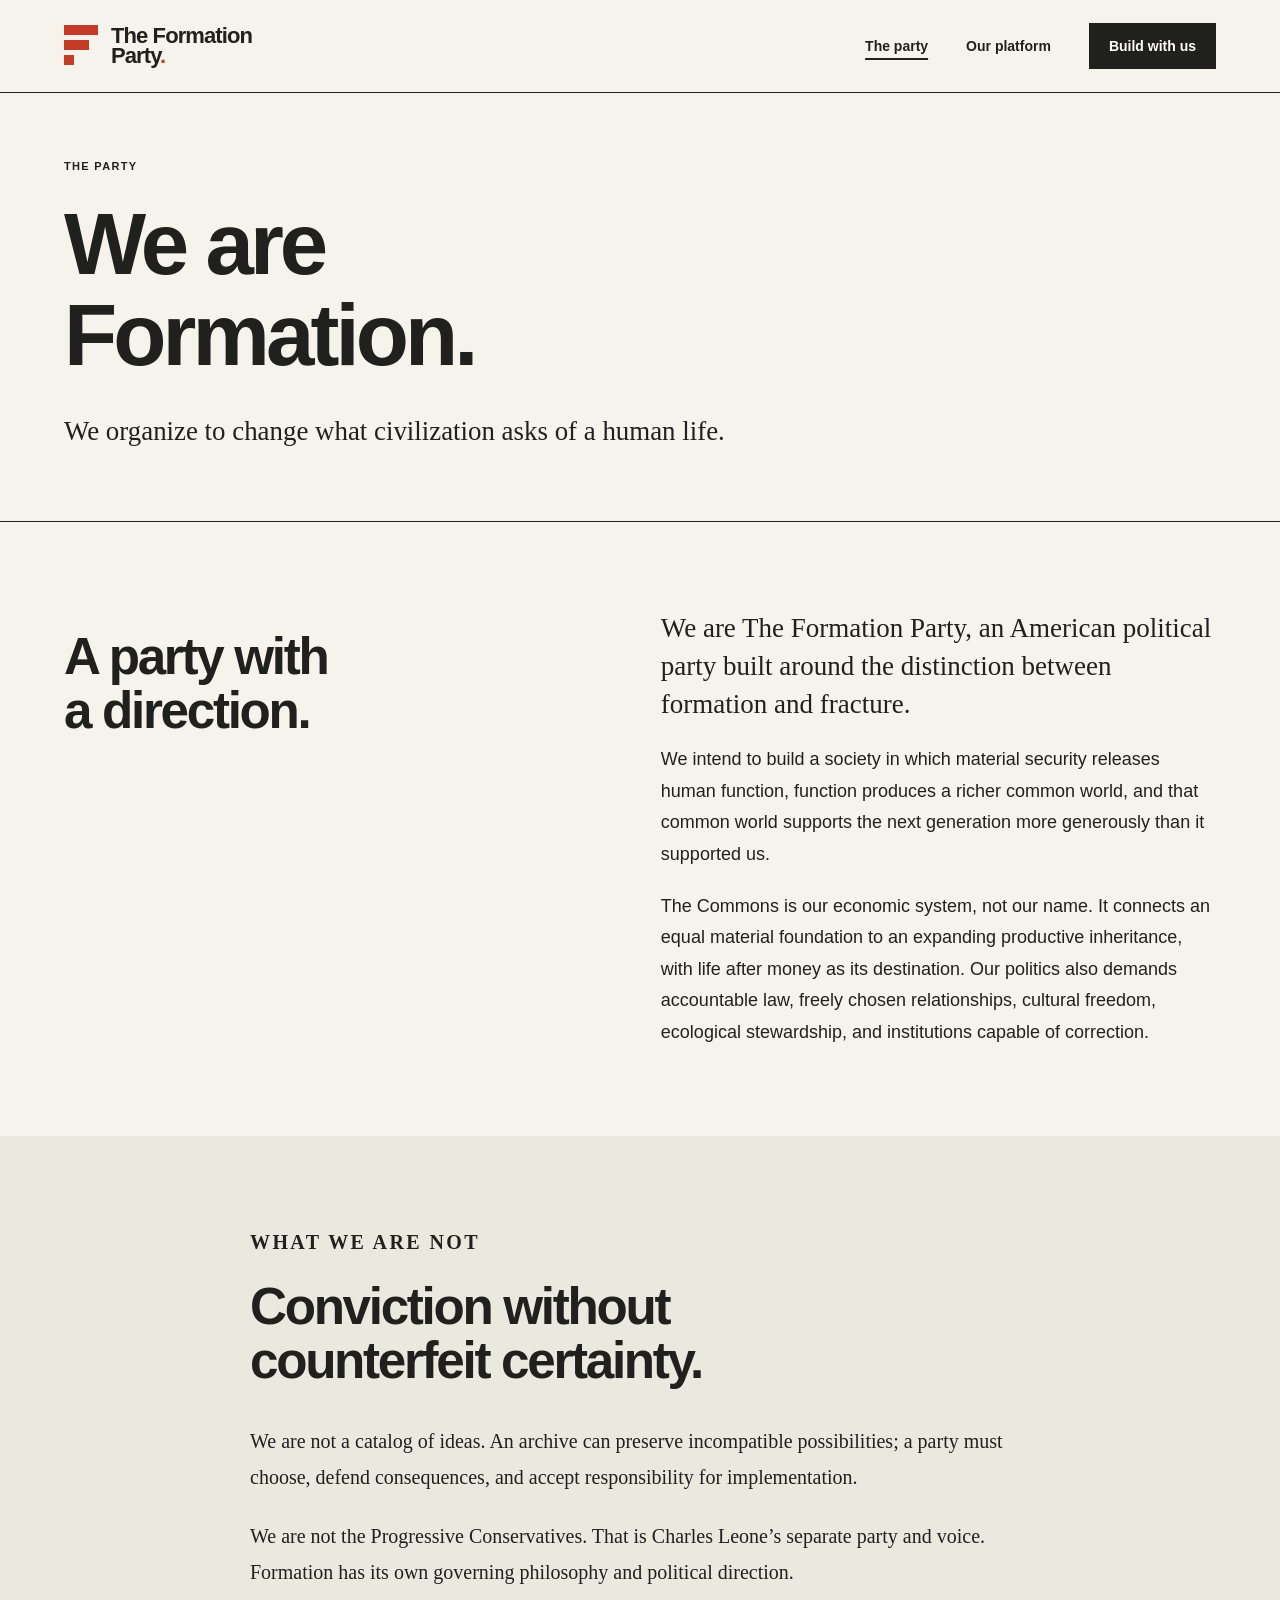
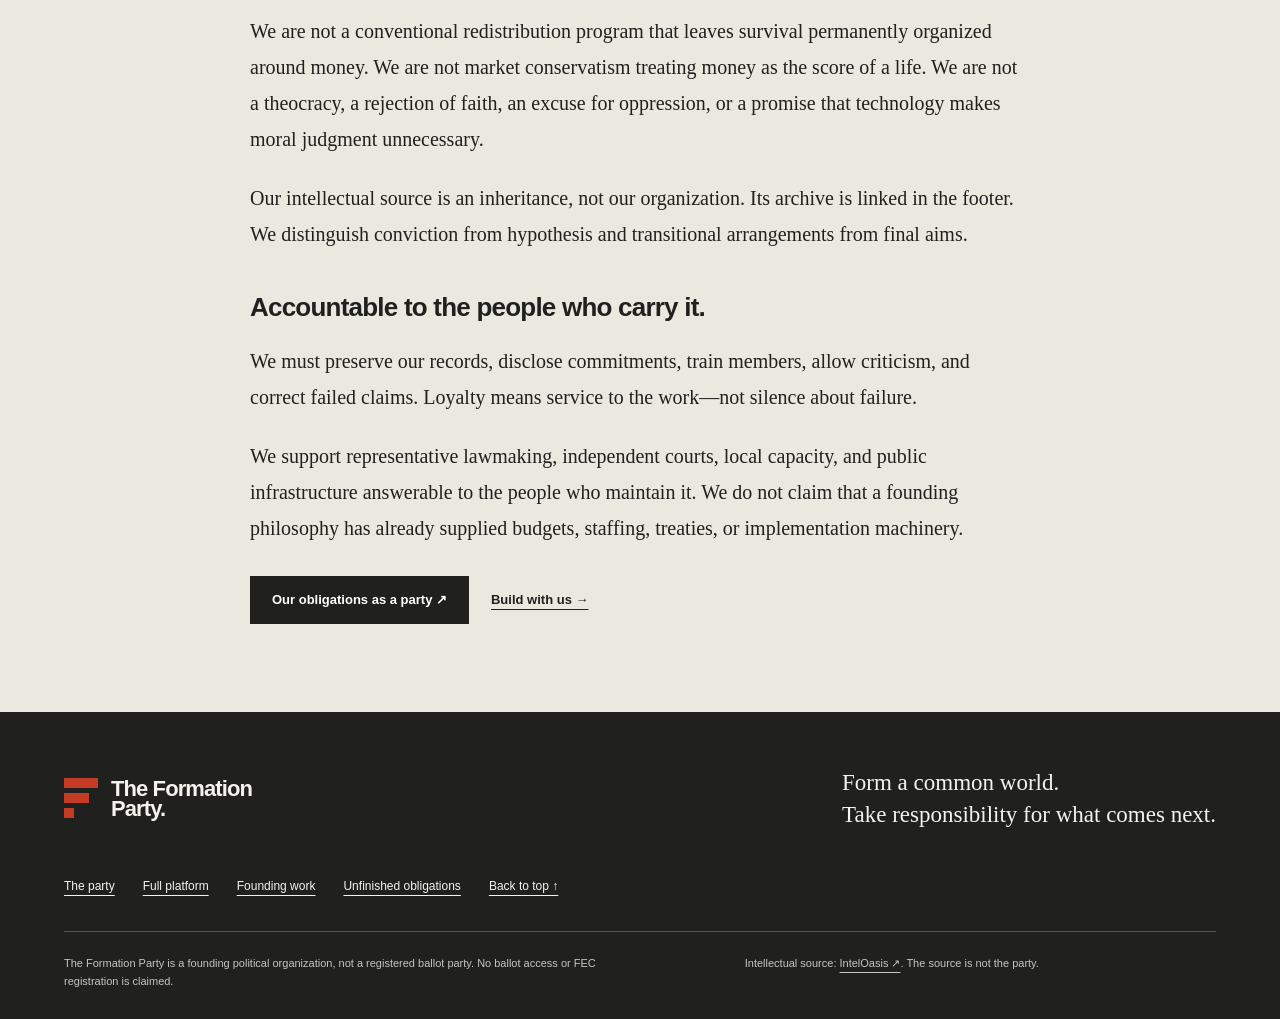
==== about.html @ dec93177 "Initial Formation Party site" ====
<!doctype html>
<html lang="en"><head><meta charset="utf-8"><meta name="viewport" content="width=device-width, initial-scale=1"><title>Who we are | The Formation Party</title><meta name="description" content="We organize to change what civilization asks of a human life."><meta name="theme-color" content="#c43c25"><link rel="icon" href="favicon.svg" type="image/svg+xml"><link rel="stylesheet" href="styles.css"><script src="site.js" defer></script><meta property="og:type" content="website"><meta property="og:title" content="Who we are | The Formation Party"><meta property="og:description" content="We organize to change what civilization asks of a human life."></head>
<body><a class="skip-link" href="#main">Skip to content</a><header class="site-header"><div class="header-inner"><a class="brand" href="index.html" aria-label="The Formation Party — home"><span class="brand-mark" aria-hidden="true"><i></i><i></i><i></i></span><span>The Formation<br>Party<span class="brand-period">.</span></span></a><button class="menu-toggle" type="button" aria-expanded="false" aria-controls="main-nav" hidden>Menu <span aria-hidden="true">+</span></button><nav id="main-nav" aria-label="Main navigation"><a href="about.html" aria-current="page">The party</a><a href="philosophy.html">Our platform</a><a href="join.html">Build with us</a></nav></div></header><main id="main" tabindex="-1"><section class="page-hero"><p class="eyebrow">The party</p><h1>We are<br>Formation.</h1><p class="standfirst">We organize to change what civilization asks of a human life.</p></section><section class="section split"><h2>A party with<br>a direction.</h2><div class="section-copy"><p class="lead">We are The Formation Party, an American political party built around the distinction between formation and fracture.</p><p>We intend to build a society in which material security releases human function, function produces a richer common world, and that common world supports the next generation more generously than it supported us.</p><p>The Commons is our economic system, not our name. It connects an equal material foundation to an expanding productive inheritance, with life after money as its destination. Our politics also demands accountable law, freely chosen relationships, cultural freedom, ecological stewardship, and institutions capable of correction.</p></div></section><section class="section paper"><div class="reading"><p class="eyebrow">What we are not</p><h2>Conviction without<br>counterfeit certainty.</h2><p>We are not a catalog of ideas. An archive can preserve incompatible possibilities; a party must choose, defend consequences, and accept responsibility for implementation.</p><p>We are not the Progressive Conservatives. That is Charles Leone’s separate party and voice. Formation has its own governing philosophy and political direction.</p><p>We are not a conventional redistribution program that leaves survival permanently organized around money. We are not market conservatism treating money as the score of a life. We are not a theocracy, a rejection of faith, an excuse for oppression, or a promise that technology makes moral judgment unnecessary.</p><p>Our intellectual source is an inheritance, not our organization. Its archive is linked in the footer. We distinguish conviction from hypothesis and transitional arrangements from final aims.</p><h3>Accountable to the people who carry it.</h3><p>We must preserve our records, disclose commitments, train members, allow criticism, and correct failed claims. Loyalty means service to the work—not silence about failure.</p><p>We support representative lawmaking, independent courts, local capacity, and public infrastructure answerable to the people who maintain it. We do not claim that a founding philosophy has already supplied budgets, staffing, treaties, or implementation machinery.</p><div class="actions"><a class="button button-dark" href="common-life.html#chapter-25">Our obligations as a party ↗</a><a class="text-link" href="join.html">Build with us →</a></div></div></section></main>
<footer class="site-footer"><div class="footer-top"><a class="brand" href="index.html"><span class="brand-mark" aria-hidden="true"><i></i><i></i><i></i></span><span>The Formation<br>Party.</span></a><p>Form a common world.<br>Take responsibility for what comes next.</p></div><div class="footer-links"><a href="about.html">The party</a><a href="philosophy.html">Full platform</a><a href="join.html">Founding work</a><a href="common-life.html#unfinished-obligations">Unfinished obligations</a><a href="#main">Back to top ↑</a></div><div class="footer-bottom"><p>The Formation Party is a founding political organization, not a registered ballot party. No ballot access or FEC registration is claimed.</p><p>Intellectual source: <a href="https://inteloasis.com/" rel="noopener">IntelOasis ↗</a>. The source is not the party.</p></div></footer></body></html>
---- styles.css ----
:root{--ink:#20211f;--paper:#f6f3ec;--white:#fffefa;--accent:#c43c25;--line:#cfcfc4;--muted:#595b54;--pale:#e9e9df;--sans:Arial,Helvetica,sans-serif;--serif:Georgia,'Times New Roman',serif}*{box-sizing:border-box}html{scroll-behavior:smooth;scroll-padding-top:30px}body{margin:0;background:var(--paper);color:var(--ink);font-family:var(--sans);font-size:16px;line-height:1.6}a{color:inherit;text-decoration-thickness:1px;text-underline-offset:5px}a:hover{color:var(--accent)}a:focus-visible,button:focus-visible{outline:3px solid var(--accent);outline-offset:5px}button{font:inherit}h1,h2,h3,p{margin:0}h1,h2,h3{line-height:1.05;letter-spacing:-.045em;text-wrap:balance}h1{font-size:clamp(48px,6.8vw,104px);font-weight:800}h2{font-size:clamp(34px,4vw,60px)}h3{font-size:26px;letter-spacing:-.03em}p+p{margin-top:1.15em}p{text-wrap:pretty}img,svg{max-width:100%}.skip-link{position:absolute;left:16px;top:-100px;background:var(--ink);color:white;padding:12px 20px;z-index:100}.skip-link:focus{top:12px}.site-header{background:var(--paper);border-bottom:1px solid var(--ink)}.header-inner{max-width:1440px;padding:23px 5%;margin:auto;display:flex;align-items:center;justify-content:space-between;gap:24px}.brand{display:inline-flex;align-items:center;gap:13px;text-decoration:none;font-size:22px;font-weight:800;line-height:.94;letter-spacing:-.9px;flex-shrink:0}.brand-period{color:var(--accent)}.brand-mark{width:34px;height:42px;display:flex;flex-direction:column;gap:5px;flex-shrink:0}.brand-mark i{display:block;background:var(--accent);height:10px;width:34px}.brand-mark i:nth-child(2){width:25px}.brand-mark i:nth-child(3){width:10px}#main-nav{display:flex;align-items:center;gap:38px}#main-nav a{font-size:14px;font-weight:bold;text-decoration:none;padding:10px 0}#main-nav a:last-child{background:var(--ink);color:var(--white);padding:12px 20px}#main-nav a[aria-current=page]{text-decoration:underline;text-decoration-thickness:2px;text-underline-offset:7px}.menu-toggle{border:0;background:none;font-weight:700;padding:10px 0}.menu-toggle[hidden]{display:none}.menu-toggle:not([hidden]){display:none}.hero{display:grid;grid-template-columns:1.12fr 1fr;max-width:1440px;margin:auto;min-height:665px;border-bottom:1px solid var(--ink)}.hero-copy{padding:50px 7.2% 56px 8.9%}.eyebrow{font-size:11px;font-weight:700;letter-spacing:.12em;text-transform:uppercase;line-height:1.6}.hero h1{margin-top:28px;font-size:clamp(64px,7.5vw,112px);line-height:.93;letter-spacing:-.065em}.hero h1 em{font-family:var(--serif);font-weight:normal;letter-spacing:-.06em}.hero-deck{font-size:18px;line-height:1.55;max-width:510px;margin-top:27px}.actions{display:flex;align-items:center;flex-wrap:wrap;gap:22px;margin-top:30px}.button{display:inline-flex;gap:24px;justify-content:space-between;align-items:center;min-height:48px;padding:15px 22px;text-decoration:none;font-size:13px;font-weight:700;line-height:1.4}.button-dark{background:var(--ink);color:var(--white)}.button-dark:hover{background:var(--accent);color:var(--white)}.button-light{background:var(--paper);color:var(--ink)}.button-light:hover{background:white;color:var(--accent)}.text-link{font-size:13px;font-weight:bold}.hero-art{background:var(--accent);padding:64px 10% 34px;display:flex;flex-direction:column;justify-content:center;position:relative;overflow:hidden;color:var(--paper);border-left:1px solid var(--ink)}.art-grid{display:grid;grid-template-columns:repeat(3,1fr);gap:13px;transform:rotate(-9deg);width:100%;max-width:430px;margin:25px auto 45px;aspect-ratio:1}.art-grid span{border:2px solid var(--paper)}.art-grid span:nth-child(1),.art-grid span:nth-child(2),.art-grid span:nth-child(3),.art-grid span:nth-child(4),.art-grid span:nth-child(7){background:var(--paper)}.art-grid span:nth-child(5){border-style:dashed;opacity:.7}.art-grid span:nth-child(6){transform:translate(24px,8px) rotate(13deg);opacity:.55}.art-grid span:nth-child(8){transform:translate(9px,16px) rotate(-12deg);opacity:.7}.art-grid span:nth-child(9){transform:translate(35px,35px) rotate(18deg);opacity:.35}.hero-art>p{font-family:var(--serif);font-size:34px;line-height:1.15;max-width:290px;position:relative}.art-label{font-size:10px;text-transform:uppercase;letter-spacing:.13em;margin-top:15px}.principle-strip{background:var(--ink);color:var(--paper);display:flex;justify-content:space-between;padding:22px max(5%,calc((100vw - 1296px)/2));gap:20px;font-size:13px;font-weight:bold;letter-spacing:.01em}.principle-strip span:before{content:'+';color:#ec8068;padding-right:18px}.section{max-width:1440px;margin:auto;padding:88px 5%}.split{display:grid;grid-template-columns:1fr 1.1fr;gap:8%}.split h2{margin-top:20px}.section-copy{max-width:650px}.section-copy p{font-size:18px;line-height:1.75}.section-copy .lead,.lead{font-family:var(--serif);font-size:27px;line-height:1.4}.section-copy .text-link{display:inline-block;margin-top:24px}.commitments{border-top:1px solid var(--line)}.section-heading{margin-bottom:40px}.section-heading h2{margin-top:18px}.three-columns{display:grid;grid-template-columns:repeat(3,minmax(0,1fr));gap:42px}.three-columns article{border-top:2px solid var(--ink);padding-top:22px}.number{font-size:12px;color:var(--accent);font-weight:bold;letter-spacing:.07em}.three-columns h3{margin:28px 0 20px;max-width:320px;font-size:30px}.three-columns p{font-size:16px;line-height:1.8}.three-columns a{font-size:13px;font-weight:700;display:inline-block;margin-top:22px}.statement-band{padding:72px max(5%,calc((100vw - 1296px)/2));background:var(--ink);color:var(--paper)}.statement-band .eyebrow{color:#ed8971}.statement-band h2{margin-top:24px;max-width:900px}.statement-band>p:not(.eyebrow){max-width:670px;margin-top:25px;font-size:19px}.statement-band .button{margin-top:30px}.heading-row{display:flex;justify-content:space-between;align-items:flex-end;gap:40px}.heading-row>p{max-width:360px;font-size:18px}.part-grid{display:grid;grid-template-columns:repeat(3,minmax(0,1fr));border-top:1px solid var(--ink);border-left:1px solid var(--line)}.part-card{display:flex;flex-direction:column;text-decoration:none;padding:28px 28px 24px;border-bottom:1px solid var(--line);border-right:1px solid var(--line);min-height:330px;transition:background .15s}.part-card:hover{background:var(--pale);color:var(--ink)}.part-card .eyebrow{display:flex;justify-content:space-between;color:var(--accent)}.part-card h3{font-size:30px;margin:24px 0 18px}.part-card p{font-size:15px;line-height:1.65}.card-meta{display:block;font-size:11px;font-weight:bold;letter-spacing:.05em;margin-top:auto;padding-top:30px;color:var(--muted)}.founding-call{background:var(--accent);color:var(--paper);padding:75px 5%;text-align:center}.founding-call h2{margin:22px auto;max-width:800px}.founding-call>p:not(.eyebrow){max-width:550px;margin:0 auto 28px;font-size:19px}.founding-call .button-dark:hover{background:var(--paper);color:var(--ink)}.site-footer{background:var(--ink);color:var(--paper);padding:55px max(5%,calc((100vw - 1296px)/2)) 28px}.site-footer a:hover{color:#f29781}.footer-top{display:flex;justify-content:space-between;gap:28px}.footer-top>p{font-family:var(--serif);font-size:23px;line-height:1.4}.footer-links{margin-top:45px;display:flex;flex-wrap:wrap;gap:28px;font-size:12px}.footer-bottom{border-top:1px solid #55564f;margin-top:35px;padding-top:22px;display:grid;grid-template-columns:1.2fr 1fr;gap:10%;font-size:11px;line-height:1.7;color:#c5c6bd}.footer-bottom p+p{margin:0}.page-hero,.part-hero{max-width:1440px;margin:auto;padding:65px 5% 70px;border-bottom:1px solid var(--ink)}.page-hero h1{margin:22px 0 30px;max-width:1050px}.standfirst{max-width:800px;font-size:clamp(20px,2.1vw,27px);line-height:1.5;font-family:var(--serif)}.paper{background:var(--pale)}.reading{max-width:780px;margin:auto}.reading>h2{margin:20px 0 35px}.reading>p{font-family:var(--serif);font-size:20px;line-height:1.8}.reading>h3{margin:40px 0 20px;line-height:1.2}.note{padding:28px;border-left:4px solid var(--accent);background:var(--paper);margin:35px 0}.note h3{font-size:24px;line-height:1.2;margin-bottom:15px}.note p{font-size:16px;line-height:1.7}.note a{display:inline-block;font-size:14px;margin-top:18px}.breadcrumb{font-size:12px;font-weight:bold;display:inline-block;margin-bottom:40px}.part-hero{background:var(--pale)}.part-hero .eyebrow{color:var(--accent)}.part-hero h1{font-size:clamp(42px,5.6vw,82px);max-width:1050px;margin:20px 0 28px}.chapter-layout{max-width:1440px;margin:auto;display:grid;grid-template-columns:270px minmax(0,780px);gap:7%;padding:60px 5% 80px;justify-content:space-between}.chapter-nav{align-self:start;position:sticky;top:30px}.chapter-nav nav{margin-top:18px;border-top:1px solid var(--line)}.chapter-nav nav a{display:flex;gap:13px;padding:13px 0;border-bottom:1px solid var(--line);font-size:13px;line-height:1.5;text-decoration:none}.chapter-nav nav a span{color:var(--accent);font-size:11px;padding-top:2px}.all-parts{font-size:12px;display:inline-block;margin-top:25px}.chapter{padding-top:20px;scroll-margin-top:30px}.chapter+.chapter{margin-top:70px;padding-top:45px;border-top:2px solid var(--ink)}.chapter>h2{font-size:clamp(30px,3.3vw,46px);line-height:1.12;margin:16px 0 35px}.chapter>p:not(.eyebrow){font-family:var(--serif);font-size:20px;line-height:1.85;margin-top:1.3em}.chapter>h3{font-size:30px;line-height:1.2;padding-top:20px;margin:35px 0 20px;scroll-margin-top:30px}.chapter-top{display:inline-block;font-size:11px;margin-top:35px;color:var(--muted)}.part-pagination{display:flex;justify-content:space-between;gap:30px;max-width:1440px;margin:auto;padding:35px 5%;border-top:1px solid var(--ink);font-size:13px;font-weight:700}.part-pagination a{max-width:48%}.join-hero{background:var(--accent);color:var(--paper)}.join-hero h1{font-size:clamp(44px,6.1vw,88px)}
@media(min-width:1441px){.hero-art{border-right:1px solid var(--ink)}.hero-copy{border-left:1px solid var(--line)}}
@media(max-width:1000px){.hero{min-height:600px;grid-template-columns:1.2fr 1fr}.hero-copy{padding:45px 7%}.hero h1{font-size:78px}.hero-deck{font-size:16px}.hero-art{padding:45px 9%}.art-grid{gap:8px}.hero-art>p{font-size:28px}.part-grid{grid-template-columns:repeat(2,minmax(0,1fr))}.chapter-layout{grid-template-columns:200px minmax(0,1fr);gap:6%}.chapter>p:not(.eyebrow){font-size:19px}.three-columns{gap:25px}.three-columns h3{font-size:25px}.section{padding-top:65px;padding-bottom:65px}}
@media(max-width:760px){.header-inner{padding:20px 6%;flex-wrap:wrap}.brand{font-size:20px}.brand-mark{transform:scale(.9);transform-origin:left center;width:31px}.menu-toggle:not([hidden]){display:block}.menu-toggle span{margin-left:10px;color:var(--accent)}#main-nav{width:100%;flex-direction:column;align-items:stretch;gap:0}#main-nav a{padding:15px 0;border-top:1px solid var(--line)}#main-nav a:last-child{padding:14px 18px;margin-top:8px}.js #main-nav{display:none}.js #main-nav.is-open{display:flex}.hero{grid-template-columns:1fr}.hero-copy{padding:36px 6% 45px}.hero h1{font-size:clamp(64px,13vw,94px);margin-top:25px}.hero-deck{font-size:18px;max-width:560px}.hero-art{min-height:330px;padding:30px 6%;border-left:0;border-top:1px solid var(--ink);display:grid;grid-template-columns:1fr 1fr;align-items:center;gap:15px}.art-grid{max-width:230px;grid-row:1/3;margin:20px 15px 20px 0;width:88%;gap:7px}.hero-art>p{font-size:31px;align-self:end;margin:0 0 10px}.art-label{align-self:start;margin:0}.principle-strip{padding:20px 6%;gap:10px;font-size:11px}.principle-strip span:before{padding-right:8px}.section{padding:55px 6%}.split{grid-template-columns:1fr;gap:30px}.split h2{margin-top:15px}.section-copy p{font-size:17px}.section-copy .lead{font-size:25px}.three-columns{grid-template-columns:1fr;gap:35px}.three-columns h3{margin:15px 0;max-width:480px;font-size:29px}.three-columns p{max-width:600px}.three-columns a{margin-top:15px}.statement-band{padding:55px 6%}.statement-band h2{font-size:39px}.statement-band>p:not(.eyebrow){font-size:17px}.heading-row{align-items:start;flex-direction:column;gap:25px}.heading-row>p{max-width:530px}.part-card{padding:24px 20px;min-height:320px}.part-card h3{font-size:27px}.founding-call{padding:55px 6%}.site-footer{padding:45px 6% 25px}.footer-top{flex-direction:column;gap:30px}.footer-links{gap:20px}.footer-bottom{grid-template-columns:1fr;gap:18px}.page-hero,.part-hero{padding:42px 6% 45px}.page-hero h1{font-size:clamp(48px,9vw,68px)}.part-hero h1{font-size:clamp(40px,8vw,60px)}.chapter-layout{display:block;padding:35px 6% 55px}.chapter-nav{position:static;border-bottom:1px solid var(--ink);padding-bottom:30px;margin-bottom:35px}.chapter-nav nav{display:grid;grid-template-columns:1fr 1fr;column-gap:24px}.chapter-nav nav a{font-size:12px}.chapter{padding-top:10px}.chapter>p:not(.eyebrow){font-size:19px;line-height:1.8}.chapter>h2{font-size:35px;margin-bottom:28px}.chapter+.chapter{margin-top:55px;padding-top:35px}.part-pagination{padding:28px 6%;font-size:12px}.reading>p{font-size:19px}.join-hero h1{font-size:clamp(43px,8vw,65px)}}
@media(max-width:420px){.hero-copy>.eyebrow{max-width:245px;font-size:10px}.hero h1{font-size:66px}.hero-deck{font-size:17px}.actions{gap:20px}.hero-art{min-height:270px}.hero-art>p{font-size:27px}.art-label{font-size:9px;letter-spacing:.07em}.art-grid{gap:5px}.art-grid span{border-width:1px}.principle-strip{flex-direction:column;gap:5px;font-size:12px}.part-grid{grid-template-columns:1fr}.part-card{min-height:275px;padding:25px}.part-card h3{font-size:29px}.section h2{font-size:36px}.chapter-nav nav{grid-template-columns:1fr}.chapter>h2{font-size:32px}.chapter>p:not(.eyebrow){font-size:18px}.chapter>h3{font-size:27px}.part-pagination{flex-direction:column;gap:20px}.part-pagination a{max-width:100%}.note{padding:22px}.founding-call h2{font-size:35px}.footer-top>p{font-size:22px}.reading>p{font-size:18px}}
@media(prefers-reduced-motion:reduce){html{scroll-behavior:auto}*{transition:none!important}}
@media print{body{background:white;color:black}.site-header,.site-footer,.chapter-nav,.part-pagination,.chapter-top,.menu-toggle{display:none!important}.chapter-layout{display:block;padding:0}.part-hero{padding:20px 0;background:white}.chapter{break-before:page}.chapter p{orphans:3;widows:3}a{color:black}.hero-art{display:none}.hero{display:block}}
/* Stable artwork, bounded reading columns, and progressively enhanced navigation. */
.brand>span:last-child{white-space:nowrap}#main-nav a,.button{white-space:nowrap}
.art-grid{height:430px;grid-template-rows:repeat(3,minmax(0,1fr))}
.chapter-layout{display:flex;gap:6%;justify-content:flex-start}.chapter-nav{flex:0 0 240px;width:240px}.chapters{flex:1 1 0;min-width:0;max-width:780px;margin-left:auto}
#main-nav{gap:0}#main-nav a+a{margin-left:38px}
@media(max-width:1000px){.art-grid{height:270px}.chapter-nav{flex-basis:190px;width:190px}#main-nav a+a{margin-left:24px}}
@media(max-width:760px){.art-grid{height:220px}.chapter-layout{display:block}.chapter-nav{width:auto}.chapters{margin-left:0;max-width:none}.header-inner{display:block;position:relative}.menu-toggle{position:absolute;right:6%;top:20px;width:76px;min-width:0;min-height:44px;text-align:right}#main-nav{margin-top:20px;width:100%;min-width:0}#main-nav a+a{margin-left:0}}
@media(max-width:420px){.art-grid{height:155px}}
@media print{.chapter-layout{display:block}.chapters{max-width:none;margin:0}}
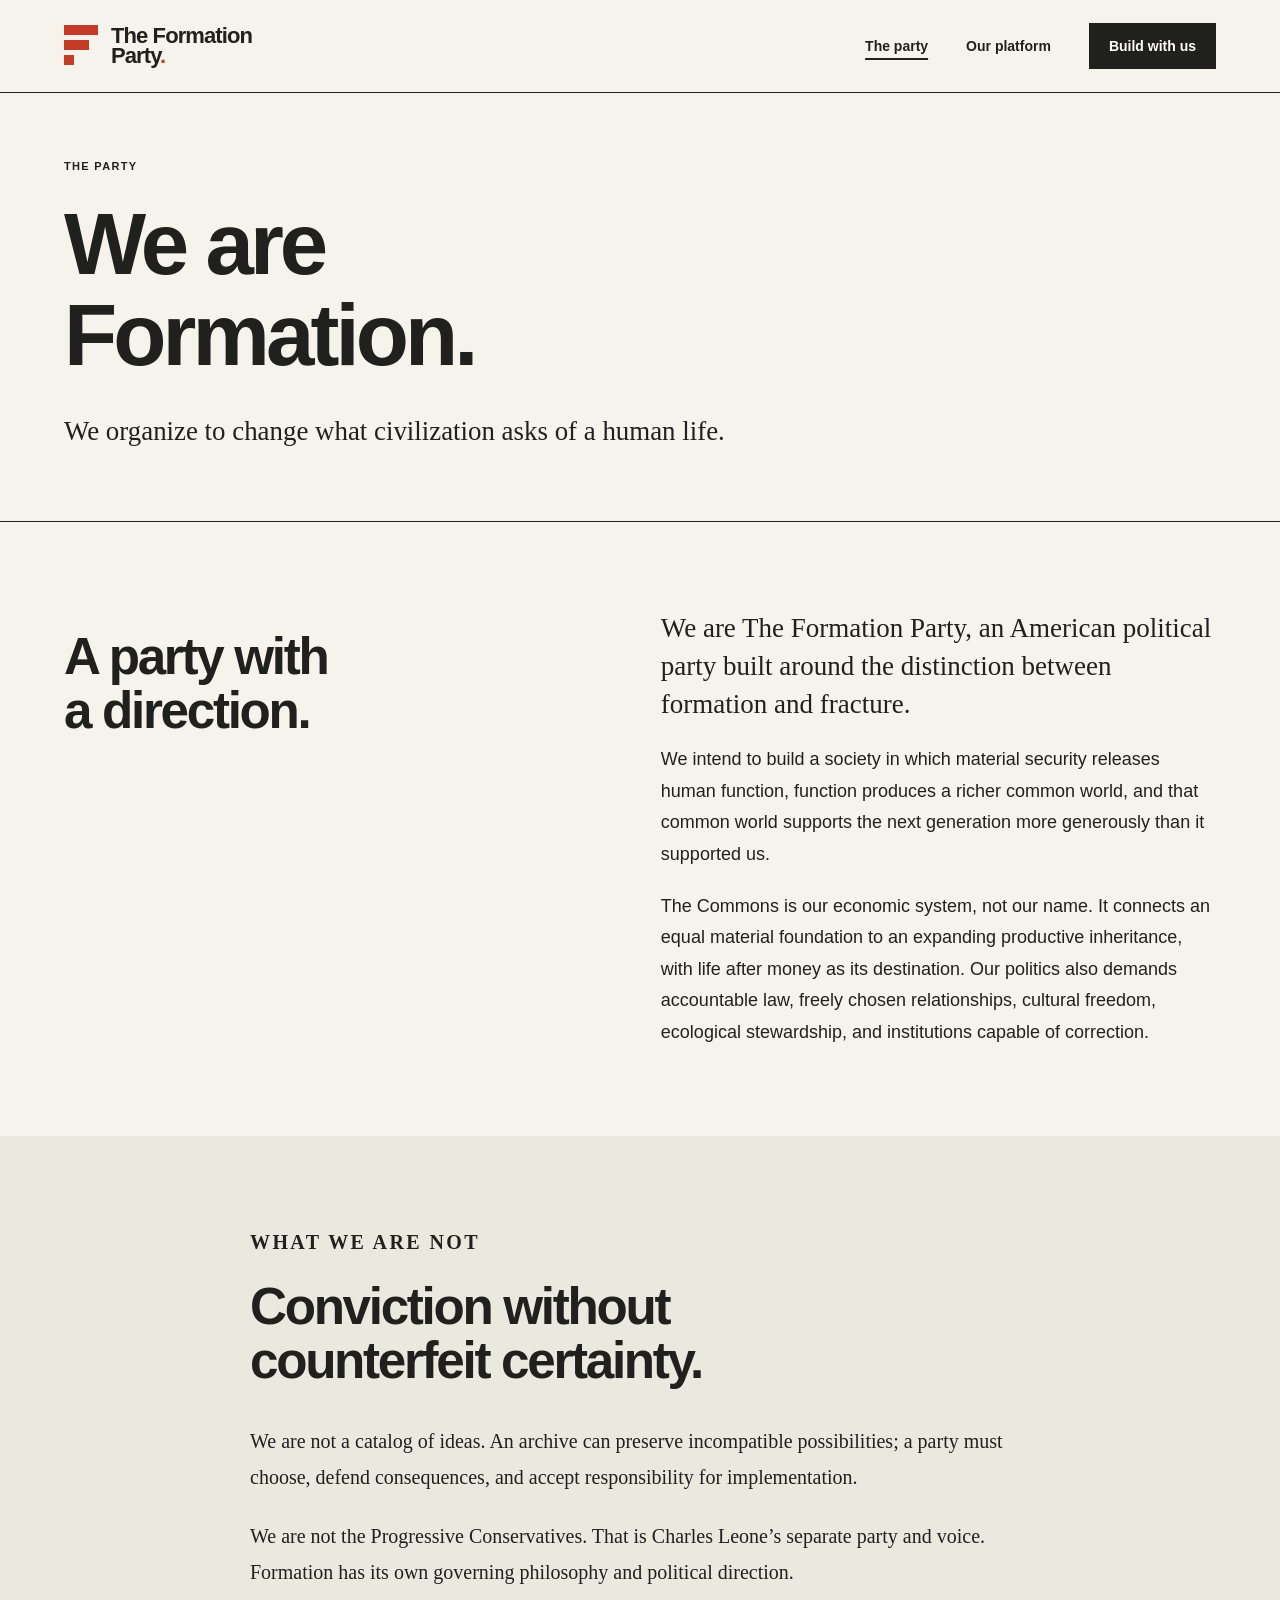
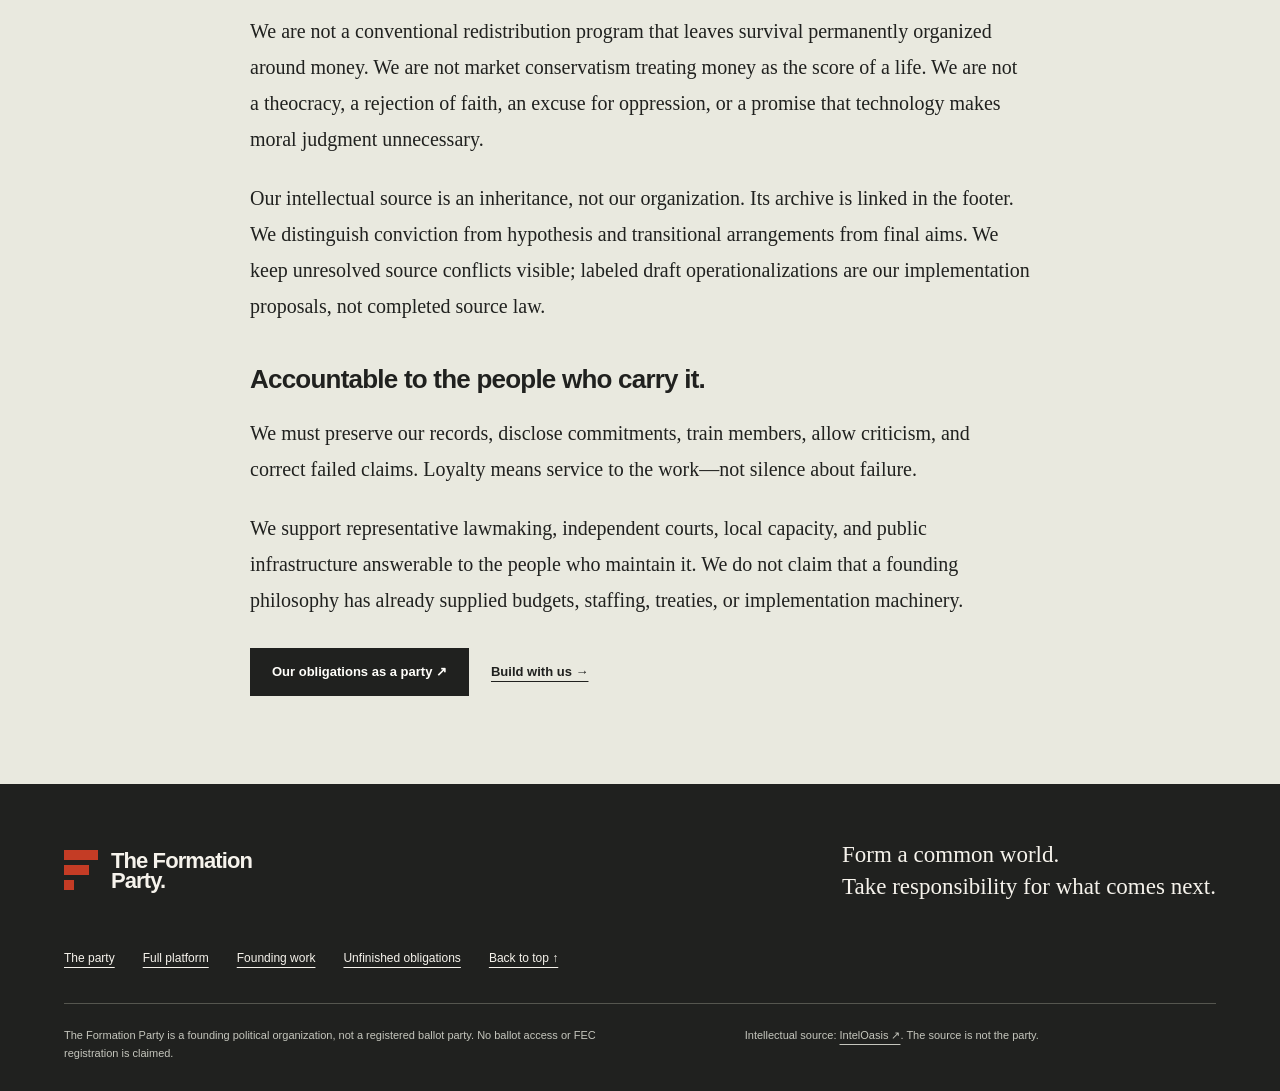
==== commit 1bff3068: "Fold civic and founding-law expansions into the platform Stewardship duties, household and covenant " ====
--- a/about.html
+++ b/about.html
@@ -1,4 +1,4 @@
 <!doctype html>
 <html lang="en"><head><meta charset="utf-8"><meta name="viewport" content="width=device-width, initial-scale=1"><title>Who we are | The Formation Party</title><meta name="description" content="We organize to change what civilization asks of a human life."><meta name="theme-color" content="#c43c25"><link rel="icon" href="favicon.svg" type="image/svg+xml"><link rel="stylesheet" href="styles.css"><script src="site.js" defer></script><meta property="og:type" content="website"><meta property="og:title" content="Who we are | The Formation Party"><meta property="og:description" content="We organize to change what civilization asks of a human life."></head>
-<body><a class="skip-link" href="#main">Skip to content</a><header class="site-header"><div class="header-inner"><a class="brand" href="index.html" aria-label="The Formation Party — home"><span class="brand-mark" aria-hidden="true"><i></i><i></i><i></i></span><span>The Formation<br>Party<span class="brand-period">.</span></span></a><button class="menu-toggle" type="button" aria-expanded="false" aria-controls="main-nav" hidden>Menu <span aria-hidden="true">+</span></button><nav id="main-nav" aria-label="Main navigation"><a href="about.html" aria-current="page">The party</a><a href="philosophy.html">Our platform</a><a href="join.html">Build with us</a></nav></div></header><main id="main" tabindex="-1"><section class="page-hero"><p class="eyebrow">The party</p><h1>We are<br>Formation.</h1><p class="standfirst">We organize to change what civilization asks of a human life.</p></section><section class="section split"><h2>A party with<br>a direction.</h2><div class="section-copy"><p class="lead">We are The Formation Party, an American political party built around the distinction between formation and fracture.</p><p>We intend to build a society in which material security releases human function, function produces a richer common world, and that common world supports the next generation more generously than it supported us.</p><p>The Commons is our economic system, not our name. It connects an equal material foundation to an expanding productive inheritance, with life after money as its destination. Our politics also demands accountable law, freely chosen relationships, cultural freedom, ecological stewardship, and institutions capable of correction.</p></div></section><section class="section paper"><div class="reading"><p class="eyebrow">What we are not</p><h2>Conviction without<br>counterfeit certainty.</h2><p>We are not a catalog of ideas. An archive can preserve incompatible possibilities; a party must choose, defend consequences, and accept responsibility for implementation.</p><p>We are not the Progressive Conservatives. That is Charles Leone’s separate party and voice. Formation has its own governing philosophy and political direction.</p><p>We are not a conventional redistribution program that leaves survival permanently organized around money. We are not market conservatism treating money as the score of a life. We are not a theocracy, a rejection of faith, an excuse for oppression, or a promise that technology makes moral judgment unnecessary.</p><p>Our intellectual source is an inheritance, not our organization. Its archive is linked in the footer. We distinguish conviction from hypothesis and transitional arrangements from final aims.</p><h3>Accountable to the people who carry it.</h3><p>We must preserve our records, disclose commitments, train members, allow criticism, and correct failed claims. Loyalty means service to the work—not silence about failure.</p><p>We support representative lawmaking, independent courts, local capacity, and public infrastructure answerable to the people who maintain it. We do not claim that a founding philosophy has already supplied budgets, staffing, treaties, or implementation machinery.</p><div class="actions"><a class="button button-dark" href="common-life.html#chapter-25">Our obligations as a party ↗</a><a class="text-link" href="join.html">Build with us →</a></div></div></section></main>
+<body><a class="skip-link" href="#main">Skip to content</a><header class="site-header"><div class="header-inner"><a class="brand" href="index.html" aria-label="The Formation Party — home"><span class="brand-mark" aria-hidden="true"><i></i><i></i><i></i></span><span>The Formation<br>Party<span class="brand-period">.</span></span></a><button class="menu-toggle" type="button" aria-expanded="false" aria-controls="main-nav" hidden>Menu <span aria-hidden="true">+</span></button><nav id="main-nav" aria-label="Main navigation"><a href="about.html" aria-current="page">The party</a><a href="philosophy.html">Our platform</a><a href="join.html">Build with us</a></nav></div></header><main id="main" tabindex="-1"><section class="page-hero"><p class="eyebrow">The party</p><h1>We are<br>Formation.</h1><p class="standfirst">We organize to change what civilization asks of a human life.</p></section><section class="section split"><h2>A party with<br>a direction.</h2><div class="section-copy"><p class="lead">We are The Formation Party, an American political party built around the distinction between formation and fracture.</p><p>We intend to build a society in which material security releases human function, function produces a richer common world, and that common world supports the next generation more generously than it supported us.</p><p>The Commons is our economic system, not our name. It connects an equal material foundation to an expanding productive inheritance, with life after money as its destination. Our politics also demands accountable law, freely chosen relationships, cultural freedom, ecological stewardship, and institutions capable of correction.</p></div></section><section class="section paper"><div class="reading"><p class="eyebrow">What we are not</p><h2>Conviction without<br>counterfeit certainty.</h2><p>We are not a catalog of ideas. An archive can preserve incompatible possibilities; a party must choose, defend consequences, and accept responsibility for implementation.</p><p>We are not the Progressive Conservatives. That is Charles Leone’s separate party and voice. Formation has its own governing philosophy and political direction.</p><p>We are not a conventional redistribution program that leaves survival permanently organized around money. We are not market conservatism treating money as the score of a life. We are not a theocracy, a rejection of faith, an excuse for oppression, or a promise that technology makes moral judgment unnecessary.</p><p>Our intellectual source is an inheritance, not our organization. Its archive is linked in the footer. We distinguish conviction from hypothesis and transitional arrangements from final aims. We keep unresolved source conflicts visible; labeled draft operationalizations are our implementation proposals, not completed source law.</p><h3>Accountable to the people who carry it.</h3><p>We must preserve our records, disclose commitments, train members, allow criticism, and correct failed claims. Loyalty means service to the work—not silence about failure.</p><p>We support representative lawmaking, independent courts, local capacity, and public infrastructure answerable to the people who maintain it. We do not claim that a founding philosophy has already supplied budgets, staffing, treaties, or implementation machinery.</p><div class="actions"><a class="button button-dark" href="common-life.html#chapter-25">Our obligations as a party ↗</a><a class="text-link" href="join.html">Build with us →</a></div></div></section></main>
 <footer class="site-footer"><div class="footer-top"><a class="brand" href="index.html"><span class="brand-mark" aria-hidden="true"><i></i><i></i><i></i></span><span>The Formation<br>Party.</span></a><p>Form a common world.<br>Take responsibility for what comes next.</p></div><div class="footer-links"><a href="about.html">The party</a><a href="philosophy.html">Full platform</a><a href="join.html">Founding work</a><a href="common-life.html#unfinished-obligations">Unfinished obligations</a><a href="#main">Back to top ↑</a></div><div class="footer-bottom"><p>The Formation Party is a founding political organization, not a registered ballot party. No ballot access or FEC registration is claimed.</p><p>Intellectual source: <a href="https://inteloasis.com/" rel="noopener">IntelOasis ↗</a>. The source is not the party.</p></div></footer></body></html>
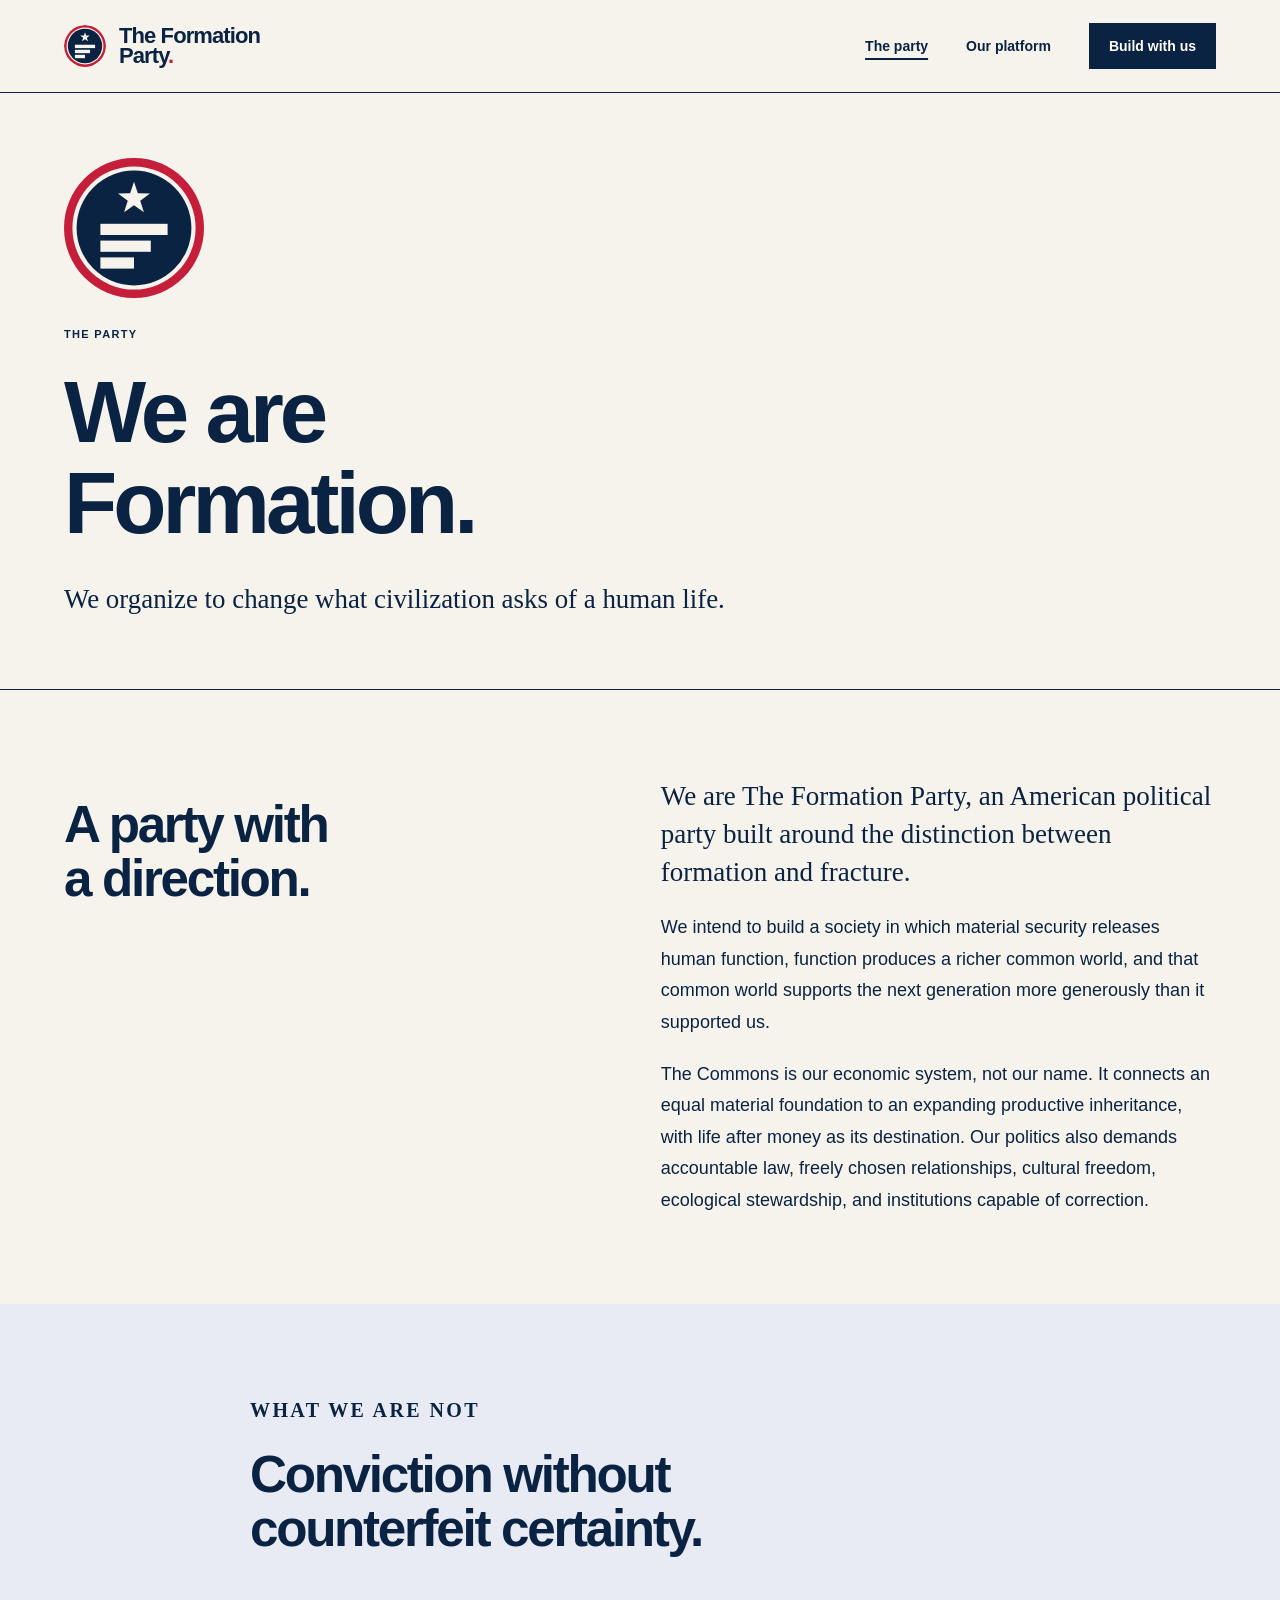
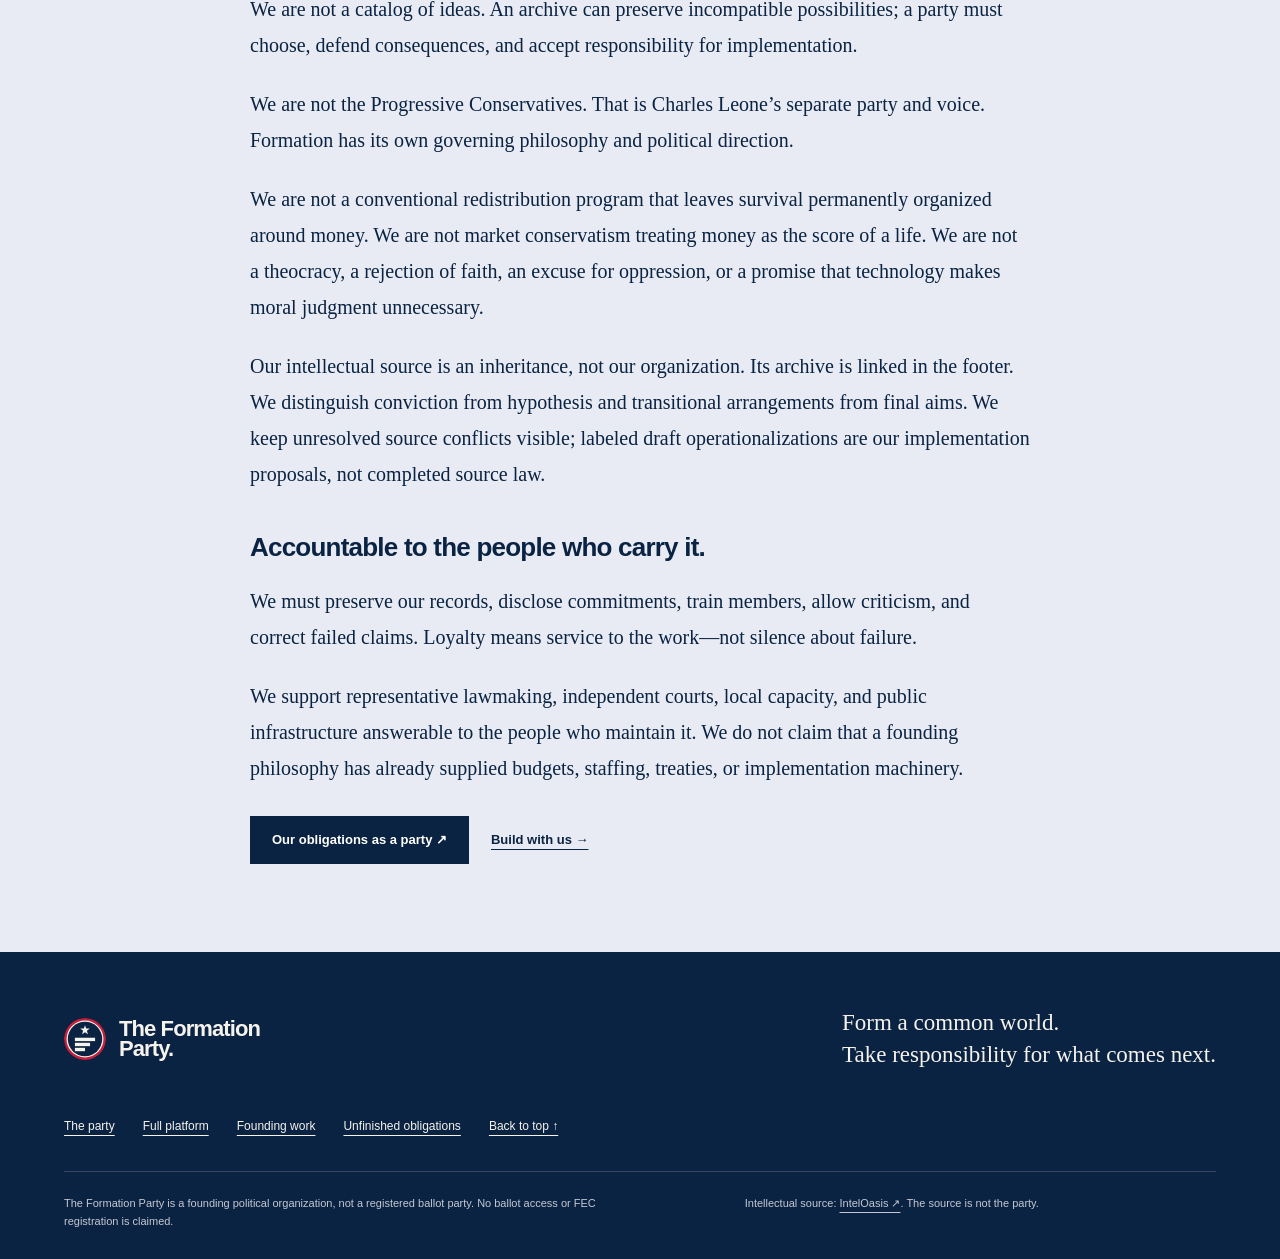
==== commit eab102ba: "Give the party a red, white, and blue identity Add a circular seal — navy field, crimson ring, star," ====
--- a/about.html
+++ b/about.html
@@ -1,4 +1,4 @@
 <!doctype html>
-<html lang="en"><head><meta charset="utf-8"><meta name="viewport" content="width=device-width, initial-scale=1"><title>Who we are | The Formation Party</title><meta name="description" content="We organize to change what civilization asks of a human life."><meta name="theme-color" content="#c43c25"><link rel="icon" href="favicon.svg" type="image/svg+xml"><link rel="stylesheet" href="styles.css"><script src="site.js" defer></script><meta property="og:type" content="website"><meta property="og:title" content="Who we are | The Formation Party"><meta property="og:description" content="We organize to change what civilization asks of a human life."></head>
-<body><a class="skip-link" href="#main">Skip to content</a><header class="site-header"><div class="header-inner"><a class="brand" href="index.html" aria-label="The Formation Party — home"><span class="brand-mark" aria-hidden="true"><i></i><i></i><i></i></span><span>The Formation<br>Party<span class="brand-period">.</span></span></a><button class="menu-toggle" type="button" aria-expanded="false" aria-controls="main-nav" hidden>Menu <span aria-hidden="true">+</span></button><nav id="main-nav" aria-label="Main navigation"><a href="about.html" aria-current="page">The party</a><a href="philosophy.html">Our platform</a><a href="join.html">Build with us</a></nav></div></header><main id="main" tabindex="-1"><section class="page-hero"><p class="eyebrow">The party</p><h1>We are<br>Formation.</h1><p class="standfirst">We organize to change what civilization asks of a human life.</p></section><section class="section split"><h2>A party with<br>a direction.</h2><div class="section-copy"><p class="lead">We are The Formation Party, an American political party built around the distinction between formation and fracture.</p><p>We intend to build a society in which material security releases human function, function produces a richer common world, and that common world supports the next generation more generously than it supported us.</p><p>The Commons is our economic system, not our name. It connects an equal material foundation to an expanding productive inheritance, with life after money as its destination. Our politics also demands accountable law, freely chosen relationships, cultural freedom, ecological stewardship, and institutions capable of correction.</p></div></section><section class="section paper"><div class="reading"><p class="eyebrow">What we are not</p><h2>Conviction without<br>counterfeit certainty.</h2><p>We are not a catalog of ideas. An archive can preserve incompatible possibilities; a party must choose, defend consequences, and accept responsibility for implementation.</p><p>We are not the Progressive Conservatives. That is Charles Leone’s separate party and voice. Formation has its own governing philosophy and political direction.</p><p>We are not a conventional redistribution program that leaves survival permanently organized around money. We are not market conservatism treating money as the score of a life. We are not a theocracy, a rejection of faith, an excuse for oppression, or a promise that technology makes moral judgment unnecessary.</p><p>Our intellectual source is an inheritance, not our organization. Its archive is linked in the footer. We distinguish conviction from hypothesis and transitional arrangements from final aims. We keep unresolved source conflicts visible; labeled draft operationalizations are our implementation proposals, not completed source law.</p><h3>Accountable to the people who carry it.</h3><p>We must preserve our records, disclose commitments, train members, allow criticism, and correct failed claims. Loyalty means service to the work—not silence about failure.</p><p>We support representative lawmaking, independent courts, local capacity, and public infrastructure answerable to the people who maintain it. We do not claim that a founding philosophy has already supplied budgets, staffing, treaties, or implementation machinery.</p><div class="actions"><a class="button button-dark" href="common-life.html#chapter-25">Our obligations as a party ↗</a><a class="text-link" href="join.html">Build with us →</a></div></div></section></main>
-<footer class="site-footer"><div class="footer-top"><a class="brand" href="index.html"><span class="brand-mark" aria-hidden="true"><i></i><i></i><i></i></span><span>The Formation<br>Party.</span></a><p>Form a common world.<br>Take responsibility for what comes next.</p></div><div class="footer-links"><a href="about.html">The party</a><a href="philosophy.html">Full platform</a><a href="join.html">Founding work</a><a href="common-life.html#unfinished-obligations">Unfinished obligations</a><a href="#main">Back to top ↑</a></div><div class="footer-bottom"><p>The Formation Party is a founding political organization, not a registered ballot party. No ballot access or FEC registration is claimed.</p><p>Intellectual source: <a href="https://inteloasis.com/" rel="noopener">IntelOasis ↗</a>. The source is not the party.</p></div></footer></body></html>+<html lang="en"><head><meta charset="utf-8"><meta name="viewport" content="width=device-width, initial-scale=1"><title>Who we are | The Formation Party</title><meta name="description" content="We organize to change what civilization asks of a human life."><meta name="theme-color" content="#0A2342"><link rel="icon" href="favicon.svg" type="image/svg+xml"><link rel="stylesheet" href="styles.css"><script src="site.js" defer></script><meta property="og:type" content="website"><meta property="og:title" content="Who we are | The Formation Party"><meta property="og:description" content="We organize to change what civilization asks of a human life."></head>
+<body><a class="skip-link" href="#main">Skip to content</a><header class="site-header"><div class="header-inner"><a class="brand" href="index.html" aria-label="The Formation Party — home"><img class="brand-logo" src="logo.svg" width="42" height="42" alt=""><span>The Formation<br>Party<span class="brand-period">.</span></span></a><button class="menu-toggle" type="button" aria-expanded="false" aria-controls="main-nav" hidden>Menu <span aria-hidden="true">+</span></button><nav id="main-nav" aria-label="Main navigation"><a href="about.html" aria-current="page">The party</a><a href="philosophy.html">Our platform</a><a href="join.html">Build with us</a></nav></div></header><main id="main" tabindex="-1"><section class="page-hero"><img class="identity-seal" src="logo.svg" width="140" height="140" alt="The Formation Party seal"><p class="eyebrow">The party</p><h1>We are<br>Formation.</h1><p class="standfirst">We organize to change what civilization asks of a human life.</p></section><section class="section split"><h2>A party with<br>a direction.</h2><div class="section-copy"><p class="lead">We are The Formation Party, an American political party built around the distinction between formation and fracture.</p><p>We intend to build a society in which material security releases human function, function produces a richer common world, and that common world supports the next generation more generously than it supported us.</p><p>The Commons is our economic system, not our name. It connects an equal material foundation to an expanding productive inheritance, with life after money as its destination. Our politics also demands accountable law, freely chosen relationships, cultural freedom, ecological stewardship, and institutions capable of correction.</p></div></section><section class="section paper"><div class="reading"><p class="eyebrow">What we are not</p><h2>Conviction without<br>counterfeit certainty.</h2><p>We are not a catalog of ideas. An archive can preserve incompatible possibilities; a party must choose, defend consequences, and accept responsibility for implementation.</p><p>We are not the Progressive Conservatives. That is Charles Leone’s separate party and voice. Formation has its own governing philosophy and political direction.</p><p>We are not a conventional redistribution program that leaves survival permanently organized around money. We are not market conservatism treating money as the score of a life. We are not a theocracy, a rejection of faith, an excuse for oppression, or a promise that technology makes moral judgment unnecessary.</p><p>Our intellectual source is an inheritance, not our organization. Its archive is linked in the footer. We distinguish conviction from hypothesis and transitional arrangements from final aims. We keep unresolved source conflicts visible; labeled draft operationalizations are our implementation proposals, not completed source law.</p><h3>Accountable to the people who carry it.</h3><p>We must preserve our records, disclose commitments, train members, allow criticism, and correct failed claims. Loyalty means service to the work—not silence about failure.</p><p>We support representative lawmaking, independent courts, local capacity, and public infrastructure answerable to the people who maintain it. We do not claim that a founding philosophy has already supplied budgets, staffing, treaties, or implementation machinery.</p><div class="actions"><a class="button button-dark" href="common-life.html#chapter-25">Our obligations as a party ↗</a><a class="text-link" href="join.html">Build with us →</a></div></div></section></main>
+<footer class="site-footer"><div class="footer-top"><a class="brand" href="index.html"><img class="brand-logo" src="logo.svg" width="42" height="42" alt=""><span>The Formation<br>Party.</span></a><p>Form a common world.<br>Take responsibility for what comes next.</p></div><div class="footer-links"><a href="about.html">The party</a><a href="philosophy.html">Full platform</a><a href="join.html">Founding work</a><a href="common-life.html#unfinished-obligations">Unfinished obligations</a><a href="#main">Back to top ↑</a></div><div class="footer-bottom"><p>The Formation Party is a founding political organization, not a registered ballot party. No ballot access or FEC registration is claimed.</p><p>Intellectual source: <a href="https://inteloasis.com/" rel="noopener">IntelOasis ↗</a>. The source is not the party.</p></div></footer></body></html>
--- a/styles.css
+++ b/styles.css
@@ -1,4 +1,4 @@
-:root{--ink:#20211f;--paper:#f6f3ec;--white:#fffefa;--accent:#c43c25;--line:#cfcfc4;--muted:#595b54;--pale:#e9e9df;--sans:Arial,Helvetica,sans-serif;--serif:Georgia,'Times New Roman',serif}*{box-sizing:border-box}html{scroll-behavior:smooth;scroll-padding-top:30px}body{margin:0;background:var(--paper);color:var(--ink);font-family:var(--sans);font-size:16px;line-height:1.6}a{color:inherit;text-decoration-thickness:1px;text-underline-offset:5px}a:hover{color:var(--accent)}a:focus-visible,button:focus-visible{outline:3px solid var(--accent);outline-offset:5px}button{font:inherit}h1,h2,h3,p{margin:0}h1,h2,h3{line-height:1.05;letter-spacing:-.045em;text-wrap:balance}h1{font-size:clamp(48px,6.8vw,104px);font-weight:800}h2{font-size:clamp(34px,4vw,60px)}h3{font-size:26px;letter-spacing:-.03em}p+p{margin-top:1.15em}p{text-wrap:pretty}img,svg{max-width:100%}.skip-link{position:absolute;left:16px;top:-100px;background:var(--ink);color:white;padding:12px 20px;z-index:100}.skip-link:focus{top:12px}.site-header{background:var(--paper);border-bottom:1px solid var(--ink)}.header-inner{max-width:1440px;padding:23px 5%;margin:auto;display:flex;align-items:center;justify-content:space-between;gap:24px}.brand{display:inline-flex;align-items:center;gap:13px;text-decoration:none;font-size:22px;font-weight:800;line-height:.94;letter-spacing:-.9px;flex-shrink:0}.brand-period{color:var(--accent)}.brand-mark{width:34px;height:42px;display:flex;flex-direction:column;gap:5px;flex-shrink:0}.brand-mark i{display:block;background:var(--accent);height:10px;width:34px}.brand-mark i:nth-child(2){width:25px}.brand-mark i:nth-child(3){width:10px}#main-nav{display:flex;align-items:center;gap:38px}#main-nav a{font-size:14px;font-weight:bold;text-decoration:none;padding:10px 0}#main-nav a:last-child{background:var(--ink);color:var(--white);padding:12px 20px}#main-nav a[aria-current=page]{text-decoration:underline;text-decoration-thickness:2px;text-underline-offset:7px}.menu-toggle{border:0;background:none;font-weight:700;padding:10px 0}.menu-toggle[hidden]{display:none}.menu-toggle:not([hidden]){display:none}.hero{display:grid;grid-template-columns:1.12fr 1fr;max-width:1440px;margin:auto;min-height:665px;border-bottom:1px solid var(--ink)}.hero-copy{padding:50px 7.2% 56px 8.9%}.eyebrow{font-size:11px;font-weight:700;letter-spacing:.12em;text-transform:uppercase;line-height:1.6}.hero h1{margin-top:28px;font-size:clamp(64px,7.5vw,112px);line-height:.93;letter-spacing:-.065em}.hero h1 em{font-family:var(--serif);font-weight:normal;letter-spacing:-.06em}.hero-deck{font-size:18px;line-height:1.55;max-width:510px;margin-top:27px}.actions{display:flex;align-items:center;flex-wrap:wrap;gap:22px;margin-top:30px}.button{display:inline-flex;gap:24px;justify-content:space-between;align-items:center;min-height:48px;padding:15px 22px;text-decoration:none;font-size:13px;font-weight:700;line-height:1.4}.button-dark{background:var(--ink);color:var(--white)}.button-dark:hover{background:var(--accent);color:var(--white)}.button-light{background:var(--paper);color:var(--ink)}.button-light:hover{background:white;color:var(--accent)}.text-link{font-size:13px;font-weight:bold}.hero-art{background:var(--accent);padding:64px 10% 34px;display:flex;flex-direction:column;justify-content:center;position:relative;overflow:hidden;color:var(--paper);border-left:1px solid var(--ink)}.art-grid{display:grid;grid-template-columns:repeat(3,1fr);gap:13px;transform:rotate(-9deg);width:100%;max-width:430px;margin:25px auto 45px;aspect-ratio:1}.art-grid span{border:2px solid var(--paper)}.art-grid span:nth-child(1),.art-grid span:nth-child(2),.art-grid span:nth-child(3),.art-grid span:nth-child(4),.art-grid span:nth-child(7){background:var(--paper)}.art-grid span:nth-child(5){border-style:dashed;opacity:.7}.art-grid span:nth-child(6){transform:translate(24px,8px) rotate(13deg);opacity:.55}.art-grid span:nth-child(8){transform:translate(9px,16px) rotate(-12deg);opacity:.7}.art-grid span:nth-child(9){transform:translate(35px,35px) rotate(18deg);opacity:.35}.hero-art>p{font-family:var(--serif);font-size:34px;line-height:1.15;max-width:290px;position:relative}.art-label{font-size:10px;text-transform:uppercase;letter-spacing:.13em;margin-top:15px}.principle-strip{background:var(--ink);color:var(--paper);display:flex;justify-content:space-between;padding:22px max(5%,calc((100vw - 1296px)/2));gap:20px;font-size:13px;font-weight:bold;letter-spacing:.01em}.principle-strip span:before{content:'+';color:#ec8068;padding-right:18px}.section{max-width:1440px;margin:auto;padding:88px 5%}.split{display:grid;grid-template-columns:1fr 1.1fr;gap:8%}.split h2{margin-top:20px}.section-copy{max-width:650px}.section-copy p{font-size:18px;line-height:1.75}.section-copy .lead,.lead{font-family:var(--serif);font-size:27px;line-height:1.4}.section-copy .text-link{display:inline-block;margin-top:24px}.commitments{border-top:1px solid var(--line)}.section-heading{margin-bottom:40px}.section-heading h2{margin-top:18px}.three-columns{display:grid;grid-template-columns:repeat(3,minmax(0,1fr));gap:42px}.three-columns article{border-top:2px solid var(--ink);padding-top:22px}.number{font-size:12px;color:var(--accent);font-weight:bold;letter-spacing:.07em}.three-columns h3{margin:28px 0 20px;max-width:320px;font-size:30px}.three-columns p{font-size:16px;line-height:1.8}.three-columns a{font-size:13px;font-weight:700;display:inline-block;margin-top:22px}.statement-band{padding:72px max(5%,calc((100vw - 1296px)/2));background:var(--ink);color:var(--paper)}.statement-band .eyebrow{color:#ed8971}.statement-band h2{margin-top:24px;max-width:900px}.statement-band>p:not(.eyebrow){max-width:670px;margin-top:25px;font-size:19px}.statement-band .button{margin-top:30px}.heading-row{display:flex;justify-content:space-between;align-items:flex-end;gap:40px}.heading-row>p{max-width:360px;font-size:18px}.part-grid{display:grid;grid-template-columns:repeat(3,minmax(0,1fr));border-top:1px solid var(--ink);border-left:1px solid var(--line)}.part-card{display:flex;flex-direction:column;text-decoration:none;padding:28px 28px 24px;border-bottom:1px solid var(--line);border-right:1px solid var(--line);min-height:330px;transition:background .15s}.part-card:hover{background:var(--pale);color:var(--ink)}.part-card .eyebrow{display:flex;justify-content:space-between;color:var(--accent)}.part-card h3{font-size:30px;margin:24px 0 18px}.part-card p{font-size:15px;line-height:1.65}.card-meta{display:block;font-size:11px;font-weight:bold;letter-spacing:.05em;margin-top:auto;padding-top:30px;color:var(--muted)}.founding-call{background:var(--accent);color:var(--paper);padding:75px 5%;text-align:center}.founding-call h2{margin:22px auto;max-width:800px}.founding-call>p:not(.eyebrow){max-width:550px;margin:0 auto 28px;font-size:19px}.founding-call .button-dark:hover{background:var(--paper);color:var(--ink)}.site-footer{background:var(--ink);color:var(--paper);padding:55px max(5%,calc((100vw - 1296px)/2)) 28px}.site-footer a:hover{color:#f29781}.footer-top{display:flex;justify-content:space-between;gap:28px}.footer-top>p{font-family:var(--serif);font-size:23px;line-height:1.4}.footer-links{margin-top:45px;display:flex;flex-wrap:wrap;gap:28px;font-size:12px}.footer-bottom{border-top:1px solid #55564f;margin-top:35px;padding-top:22px;display:grid;grid-template-columns:1.2fr 1fr;gap:10%;font-size:11px;line-height:1.7;color:#c5c6bd}.footer-bottom p+p{margin:0}.page-hero,.part-hero{max-width:1440px;margin:auto;padding:65px 5% 70px;border-bottom:1px solid var(--ink)}.page-hero h1{margin:22px 0 30px;max-width:1050px}.standfirst{max-width:800px;font-size:clamp(20px,2.1vw,27px);line-height:1.5;font-family:var(--serif)}.paper{background:var(--pale)}.reading{max-width:780px;margin:auto}.reading>h2{margin:20px 0 35px}.reading>p{font-family:var(--serif);font-size:20px;line-height:1.8}.reading>h3{margin:40px 0 20px;line-height:1.2}.note{padding:28px;border-left:4px solid var(--accent);background:var(--paper);margin:35px 0}.note h3{font-size:24px;line-height:1.2;margin-bottom:15px}.note p{font-size:16px;line-height:1.7}.note a{display:inline-block;font-size:14px;margin-top:18px}.breadcrumb{font-size:12px;font-weight:bold;display:inline-block;margin-bottom:40px}.part-hero{background:var(--pale)}.part-hero .eyebrow{color:var(--accent)}.part-hero h1{font-size:clamp(42px,5.6vw,82px);max-width:1050px;margin:20px 0 28px}.chapter-layout{max-width:1440px;margin:auto;display:grid;grid-template-columns:270px minmax(0,780px);gap:7%;padding:60px 5% 80px;justify-content:space-between}.chapter-nav{align-self:start;position:sticky;top:30px}.chapter-nav nav{margin-top:18px;border-top:1px solid var(--line)}.chapter-nav nav a{display:flex;gap:13px;padding:13px 0;border-bottom:1px solid var(--line);font-size:13px;line-height:1.5;text-decoration:none}.chapter-nav nav a span{color:var(--accent);font-size:11px;padding-top:2px}.all-parts{font-size:12px;display:inline-block;margin-top:25px}.chapter{padding-top:20px;scroll-margin-top:30px}.chapter+.chapter{margin-top:70px;padding-top:45px;border-top:2px solid var(--ink)}.chapter>h2{font-size:clamp(30px,3.3vw,46px);line-height:1.12;margin:16px 0 35px}.chapter>p:not(.eyebrow){font-family:var(--serif);font-size:20px;line-height:1.85;margin-top:1.3em}.chapter>h3{font-size:30px;line-height:1.2;padding-top:20px;margin:35px 0 20px;scroll-margin-top:30px}.chapter-top{display:inline-block;font-size:11px;margin-top:35px;color:var(--muted)}.part-pagination{display:flex;justify-content:space-between;gap:30px;max-width:1440px;margin:auto;padding:35px 5%;border-top:1px solid var(--ink);font-size:13px;font-weight:700}.part-pagination a{max-width:48%}.join-hero{background:var(--accent);color:var(--paper)}.join-hero h1{font-size:clamp(44px,6.1vw,88px)}
+:root{--ink:#0A2342;--paper:#f6f3ec;--white:#fffefa;--accent:#C41E3A;--line:#c5c8d4;--muted:#4a5160;--pale:#e8ebf3;--sans:Arial,Helvetica,sans-serif;--serif:Georgia,'Times New Roman',serif}*{box-sizing:border-box}html{scroll-behavior:smooth;scroll-padding-top:30px}body{margin:0;background:var(--paper);color:var(--ink);font-family:var(--sans);font-size:16px;line-height:1.6}a{color:inherit;text-decoration-thickness:1px;text-underline-offset:5px}a:hover{color:var(--accent)}a:focus-visible,button:focus-visible{outline:3px solid var(--accent);outline-offset:5px}button{font:inherit}h1,h2,h3,p{margin:0}h1,h2,h3{line-height:1.05;letter-spacing:-.045em;text-wrap:balance}h1{font-size:clamp(48px,6.8vw,104px);font-weight:800}h2{font-size:clamp(34px,4vw,60px)}h3{font-size:26px;letter-spacing:-.03em}p+p{margin-top:1.15em}p{text-wrap:pretty}img,svg{max-width:100%}.skip-link{position:absolute;left:16px;top:-100px;background:var(--ink);color:white;padding:12px 20px;z-index:100}.skip-link:focus{top:12px}.site-header{background:var(--paper);border-bottom:1px solid var(--ink)}.header-inner{max-width:1440px;padding:23px 5%;margin:auto;display:flex;align-items:center;justify-content:space-between;gap:24px}.brand{display:inline-flex;align-items:center;gap:13px;text-decoration:none;font-size:22px;font-weight:800;line-height:.94;letter-spacing:-.9px;flex-shrink:0}.brand-period{color:var(--accent)}.brand-mark{width:34px;height:42px;display:flex;flex-direction:column;gap:5px;flex-shrink:0}.brand-mark i{display:block;background:var(--accent);height:10px;width:34px}.brand-mark i:nth-child(2){width:25px}.brand-mark i:nth-child(3){width:10px}#main-nav{display:flex;align-items:center;gap:38px}#main-nav a{font-size:14px;font-weight:bold;text-decoration:none;padding:10px 0}#main-nav a:last-child{background:var(--ink);color:var(--white);padding:12px 20px}#main-nav a[aria-current=page]{text-decoration:underline;text-decoration-thickness:2px;text-underline-offset:7px}.menu-toggle{border:0;background:none;font-weight:700;padding:10px 0}.menu-toggle[hidden]{display:none}.menu-toggle:not([hidden]){display:none}.hero{display:grid;grid-template-columns:1.12fr 1fr;max-width:1440px;margin:auto;min-height:665px;border-bottom:1px solid var(--ink)}.hero-copy{padding:50px 7.2% 56px 8.9%}.eyebrow{font-size:11px;font-weight:700;letter-spacing:.12em;text-transform:uppercase;line-height:1.6}.hero h1{margin-top:28px;font-size:clamp(64px,7.5vw,112px);line-height:.93;letter-spacing:-.065em}.hero h1 em{font-family:var(--serif);font-weight:normal;letter-spacing:-.06em}.hero-deck{font-size:18px;line-height:1.55;max-width:510px;margin-top:27px}.actions{display:flex;align-items:center;flex-wrap:wrap;gap:22px;margin-top:30px}.button{display:inline-flex;gap:24px;justify-content:space-between;align-items:center;min-height:48px;padding:15px 22px;text-decoration:none;font-size:13px;font-weight:700;line-height:1.4}.button-dark{background:var(--ink);color:var(--white)}.button-dark:hover{background:var(--accent);color:var(--white)}.button-light{background:var(--paper);color:var(--ink)}.button-light:hover{background:white;color:var(--accent)}.text-link{font-size:13px;font-weight:bold}.hero-art{background:var(--accent);padding:64px 10% 34px;display:flex;flex-direction:column;justify-content:center;position:relative;overflow:hidden;color:var(--paper);border-left:1px solid var(--ink)}.art-grid{display:grid;grid-template-columns:repeat(3,1fr);gap:13px;transform:rotate(-9deg);width:100%;max-width:430px;margin:25px auto 45px;aspect-ratio:1}.art-grid span{border:2px solid var(--paper)}.art-grid span:nth-child(1),.art-grid span:nth-child(2),.art-grid span:nth-child(3),.art-grid span:nth-child(4),.art-grid span:nth-child(7){background:var(--paper)}.art-grid span:nth-child(5){border-style:dashed;opacity:.7}.art-grid span:nth-child(6){transform:translate(24px,8px) rotate(13deg);opacity:.55}.art-grid span:nth-child(8){transform:translate(9px,16px) rotate(-12deg);opacity:.7}.art-grid span:nth-child(9){transform:translate(35px,35px) rotate(18deg);opacity:.35}.hero-art>p{font-family:var(--serif);font-size:34px;line-height:1.15;max-width:290px;position:relative}.art-label{font-size:10px;text-transform:uppercase;letter-spacing:.13em;margin-top:15px}.principle-strip{background:var(--ink);color:var(--paper);display:flex;justify-content:space-between;padding:22px max(5%,calc((100vw - 1296px)/2));gap:20px;font-size:13px;font-weight:bold;letter-spacing:.01em}.principle-strip span:before{content:'+';color:#e07a72;padding-right:18px}.section{max-width:1440px;margin:auto;padding:88px 5%}.split{display:grid;grid-template-columns:1fr 1.1fr;gap:8%}.split h2{margin-top:20px}.section-copy{max-width:650px}.section-copy p{font-size:18px;line-height:1.75}.section-copy .lead,.lead{font-family:var(--serif);font-size:27px;line-height:1.4}.section-copy .text-link{display:inline-block;margin-top:24px}.commitments{border-top:1px solid var(--line)}.section-heading{margin-bottom:40px}.section-heading h2{margin-top:18px}.three-columns{display:grid;grid-template-columns:repeat(3,minmax(0,1fr));gap:42px}.three-columns article{border-top:2px solid var(--ink);padding-top:22px}.number{font-size:12px;color:var(--accent);font-weight:bold;letter-spacing:.07em}.three-columns h3{margin:28px 0 20px;max-width:320px;font-size:30px}.three-columns p{font-size:16px;line-height:1.8}.three-columns a{font-size:13px;font-weight:700;display:inline-block;margin-top:22px}.statement-band{padding:72px max(5%,calc((100vw - 1296px)/2));background:var(--ink);color:var(--paper)}.statement-band .eyebrow{color:#e8a090}.statement-band h2{margin-top:24px;max-width:900px}.statement-band>p:not(.eyebrow){max-width:670px;margin-top:25px;font-size:19px}.statement-band .button{margin-top:30px}.heading-row{display:flex;justify-content:space-between;align-items:flex-end;gap:40px}.heading-row>p{max-width:360px;font-size:18px}.part-grid{display:grid;grid-template-columns:repeat(3,minmax(0,1fr));border-top:1px solid var(--ink);border-left:1px solid var(--line)}.part-card{display:flex;flex-direction:column;text-decoration:none;padding:28px 28px 24px;border-bottom:1px solid var(--line);border-right:1px solid var(--line);min-height:330px;transition:background .15s}.part-card:hover{background:var(--pale);color:var(--ink)}.part-card .eyebrow{display:flex;justify-content:space-between;color:var(--accent)}.part-card h3{font-size:30px;margin:24px 0 18px}.part-card p{font-size:15px;line-height:1.65}.card-meta{display:block;font-size:11px;font-weight:bold;letter-spacing:.05em;margin-top:auto;padding-top:30px;color:var(--muted)}.founding-call{background:var(--accent);color:var(--paper);padding:75px 5%;text-align:center}.founding-call h2{margin:22px auto;max-width:800px}.founding-call>p:not(.eyebrow){max-width:550px;margin:0 auto 28px;font-size:19px}.founding-call .button-dark:hover{background:var(--paper);color:var(--ink)}.site-footer{background:var(--ink);color:var(--paper);padding:55px max(5%,calc((100vw - 1296px)/2)) 28px}.site-footer a:hover{color:#f0a094}.footer-top{display:flex;justify-content:space-between;gap:28px}.footer-top>p{font-family:var(--serif);font-size:23px;line-height:1.4}.footer-links{margin-top:45px;display:flex;flex-wrap:wrap;gap:28px;font-size:12px}.footer-bottom{border-top:1px solid #3a4660;margin-top:35px;padding-top:22px;display:grid;grid-template-columns:1.2fr 1fr;gap:10%;font-size:11px;line-height:1.7;color:#c5c8d4}.footer-bottom p+p{margin:0}.page-hero,.part-hero{max-width:1440px;margin:auto;padding:65px 5% 70px;border-bottom:1px solid var(--ink)}.page-hero h1{margin:22px 0 30px;max-width:1050px}.standfirst{max-width:800px;font-size:clamp(20px,2.1vw,27px);line-height:1.5;font-family:var(--serif)}.paper{background:var(--pale)}.reading{max-width:780px;margin:auto}.reading>h2{margin:20px 0 35px}.reading>p{font-family:var(--serif);font-size:20px;line-height:1.8}.reading>h3{margin:40px 0 20px;line-height:1.2}.note{padding:28px;border-left:4px solid var(--accent);background:var(--paper);margin:35px 0}.note h3{font-size:24px;line-height:1.2;margin-bottom:15px}.note p{font-size:16px;line-height:1.7}.note a{display:inline-block;font-size:14px;margin-top:18px}.breadcrumb{font-size:12px;font-weight:bold;display:inline-block;margin-bottom:40px}.part-hero{background:var(--pale)}.part-hero .eyebrow{color:var(--accent)}.part-hero h1{font-size:clamp(42px,5.6vw,82px);max-width:1050px;margin:20px 0 28px}.chapter-layout{max-width:1440px;margin:auto;display:grid;grid-template-columns:270px minmax(0,780px);gap:7%;padding:60px 5% 80px;justify-content:space-between}.chapter-nav{align-self:start;position:sticky;top:30px}.chapter-nav nav{margin-top:18px;border-top:1px solid var(--line)}.chapter-nav nav a{display:flex;gap:13px;padding:13px 0;border-bottom:1px solid var(--line);font-size:13px;line-height:1.5;text-decoration:none}.chapter-nav nav a span{color:var(--accent);font-size:11px;padding-top:2px}.all-parts{font-size:12px;display:inline-block;margin-top:25px}.chapter{padding-top:20px;scroll-margin-top:30px}.chapter+.chapter{margin-top:70px;padding-top:45px;border-top:2px solid var(--ink)}.chapter>h2{font-size:clamp(30px,3.3vw,46px);line-height:1.12;margin:16px 0 35px}.chapter>p:not(.eyebrow){font-family:var(--serif);font-size:20px;line-height:1.85;margin-top:1.3em}.chapter>h3{font-size:30px;line-height:1.2;padding-top:20px;margin:35px 0 20px;scroll-margin-top:30px}.chapter-top{display:inline-block;font-size:11px;margin-top:35px;color:var(--muted)}.part-pagination{display:flex;justify-content:space-between;gap:30px;max-width:1440px;margin:auto;padding:35px 5%;border-top:1px solid var(--ink);font-size:13px;font-weight:700}.part-pagination a{max-width:48%}.join-hero{background:var(--accent);color:var(--paper)}.join-hero h1{font-size:clamp(44px,6.1vw,88px)}
 @media(min-width:1441px){.hero-art{border-right:1px solid var(--ink)}.hero-copy{border-left:1px solid var(--line)}}
 @media(max-width:1000px){.hero{min-height:600px;grid-template-columns:1.2fr 1fr}.hero-copy{padding:45px 7%}.hero h1{font-size:78px}.hero-deck{font-size:16px}.hero-art{padding:45px 9%}.art-grid{gap:8px}.hero-art>p{font-size:28px}.part-grid{grid-template-columns:repeat(2,minmax(0,1fr))}.chapter-layout{grid-template-columns:200px minmax(0,1fr);gap:6%}.chapter>p:not(.eyebrow){font-size:19px}.three-columns{gap:25px}.three-columns h3{font-size:25px}.section{padding-top:65px;padding-bottom:65px}}
 @media(max-width:760px){.header-inner{padding:20px 6%;flex-wrap:wrap}.brand{font-size:20px}.brand-mark{transform:scale(.9);transform-origin:left center;width:31px}.menu-toggle:not([hidden]){display:block}.menu-toggle span{margin-left:10px;color:var(--accent)}#main-nav{width:100%;flex-direction:column;align-items:stretch;gap:0}#main-nav a{padding:15px 0;border-top:1px solid var(--line)}#main-nav a:last-child{padding:14px 18px;margin-top:8px}.js #main-nav{display:none}.js #main-nav.is-open{display:flex}.hero{grid-template-columns:1fr}.hero-copy{padding:36px 6% 45px}.hero h1{font-size:clamp(64px,13vw,94px);margin-top:25px}.hero-deck{font-size:18px;max-width:560px}.hero-art{min-height:330px;padding:30px 6%;border-left:0;border-top:1px solid var(--ink);display:grid;grid-template-columns:1fr 1fr;align-items:center;gap:15px}.art-grid{max-width:230px;grid-row:1/3;margin:20px 15px 20px 0;width:88%;gap:7px}.hero-art>p{font-size:31px;align-self:end;margin:0 0 10px}.art-label{align-self:start;margin:0}.principle-strip{padding:20px 6%;gap:10px;font-size:11px}.principle-strip span:before{padding-right:8px}.section{padding:55px 6%}.split{grid-template-columns:1fr;gap:30px}.split h2{margin-top:15px}.section-copy p{font-size:17px}.section-copy .lead{font-size:25px}.three-columns{grid-template-columns:1fr;gap:35px}.three-columns h3{margin:15px 0;max-width:480px;font-size:29px}.three-columns p{max-width:600px}.three-columns a{margin-top:15px}.statement-band{padding:55px 6%}.statement-band h2{font-size:39px}.statement-band>p:not(.eyebrow){font-size:17px}.heading-row{align-items:start;flex-direction:column;gap:25px}.heading-row>p{max-width:530px}.part-card{padding:24px 20px;min-height:320px}.part-card h3{font-size:27px}.founding-call{padding:55px 6%}.site-footer{padding:45px 6% 25px}.footer-top{flex-direction:column;gap:30px}.footer-links{gap:20px}.footer-bottom{grid-template-columns:1fr;gap:18px}.page-hero,.part-hero{padding:42px 6% 45px}.page-hero h1{font-size:clamp(48px,9vw,68px)}.part-hero h1{font-size:clamp(40px,8vw,60px)}.chapter-layout{display:block;padding:35px 6% 55px}.chapter-nav{position:static;border-bottom:1px solid var(--ink);padding-bottom:30px;margin-bottom:35px}.chapter-nav nav{display:grid;grid-template-columns:1fr 1fr;column-gap:24px}.chapter-nav nav a{font-size:12px}.chapter{padding-top:10px}.chapter>p:not(.eyebrow){font-size:19px;line-height:1.8}.chapter>h2{font-size:35px;margin-bottom:28px}.chapter+.chapter{margin-top:55px;padding-top:35px}.part-pagination{padding:28px 6%;font-size:12px}.reading>p{font-size:19px}.join-hero h1{font-size:clamp(43px,8vw,65px)}}
@@ -14,3 +14,8 @@
 @media(max-width:760px){.art-grid{height:220px}.chapter-layout{display:block}.chapter-nav{width:auto}.chapters{margin-left:0;max-width:none}.header-inner{display:block;position:relative}.menu-toggle{position:absolute;right:6%;top:20px;width:76px;min-width:0;min-height:44px;text-align:right}#main-nav{margin-top:20px;width:100%;min-width:0}#main-nav a+a{margin-left:0}}
 @media(max-width:420px){.art-grid{height:155px}}
 @media print{.chapter-layout{display:block}.chapters{max-width:none;margin:0}}
+
+.brand-logo{width:42px;height:42px;display:block;flex-shrink:0;border-radius:50%}
+@media(max-width:760px){.brand-logo{width:38px;height:38px}}
+
+.identity-seal{width:140px;height:140px;display:block;margin:0 0 28px}
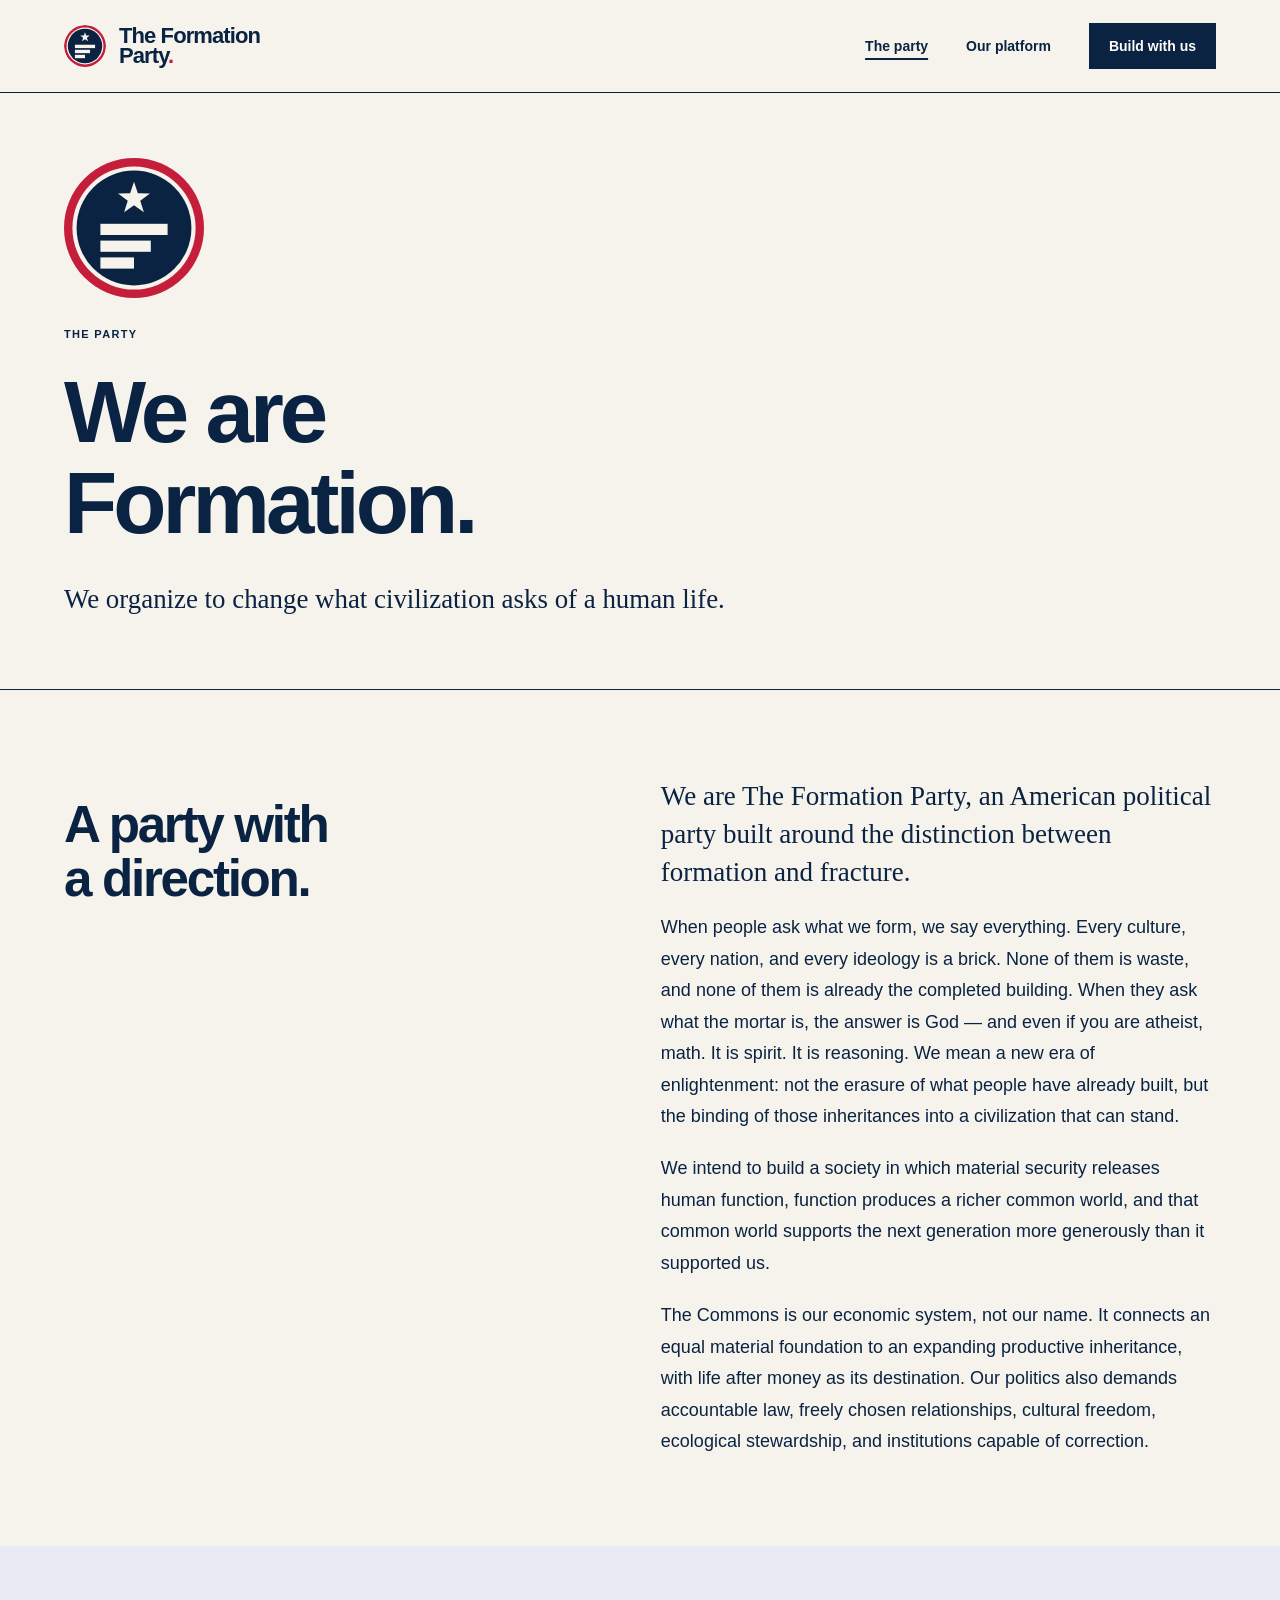
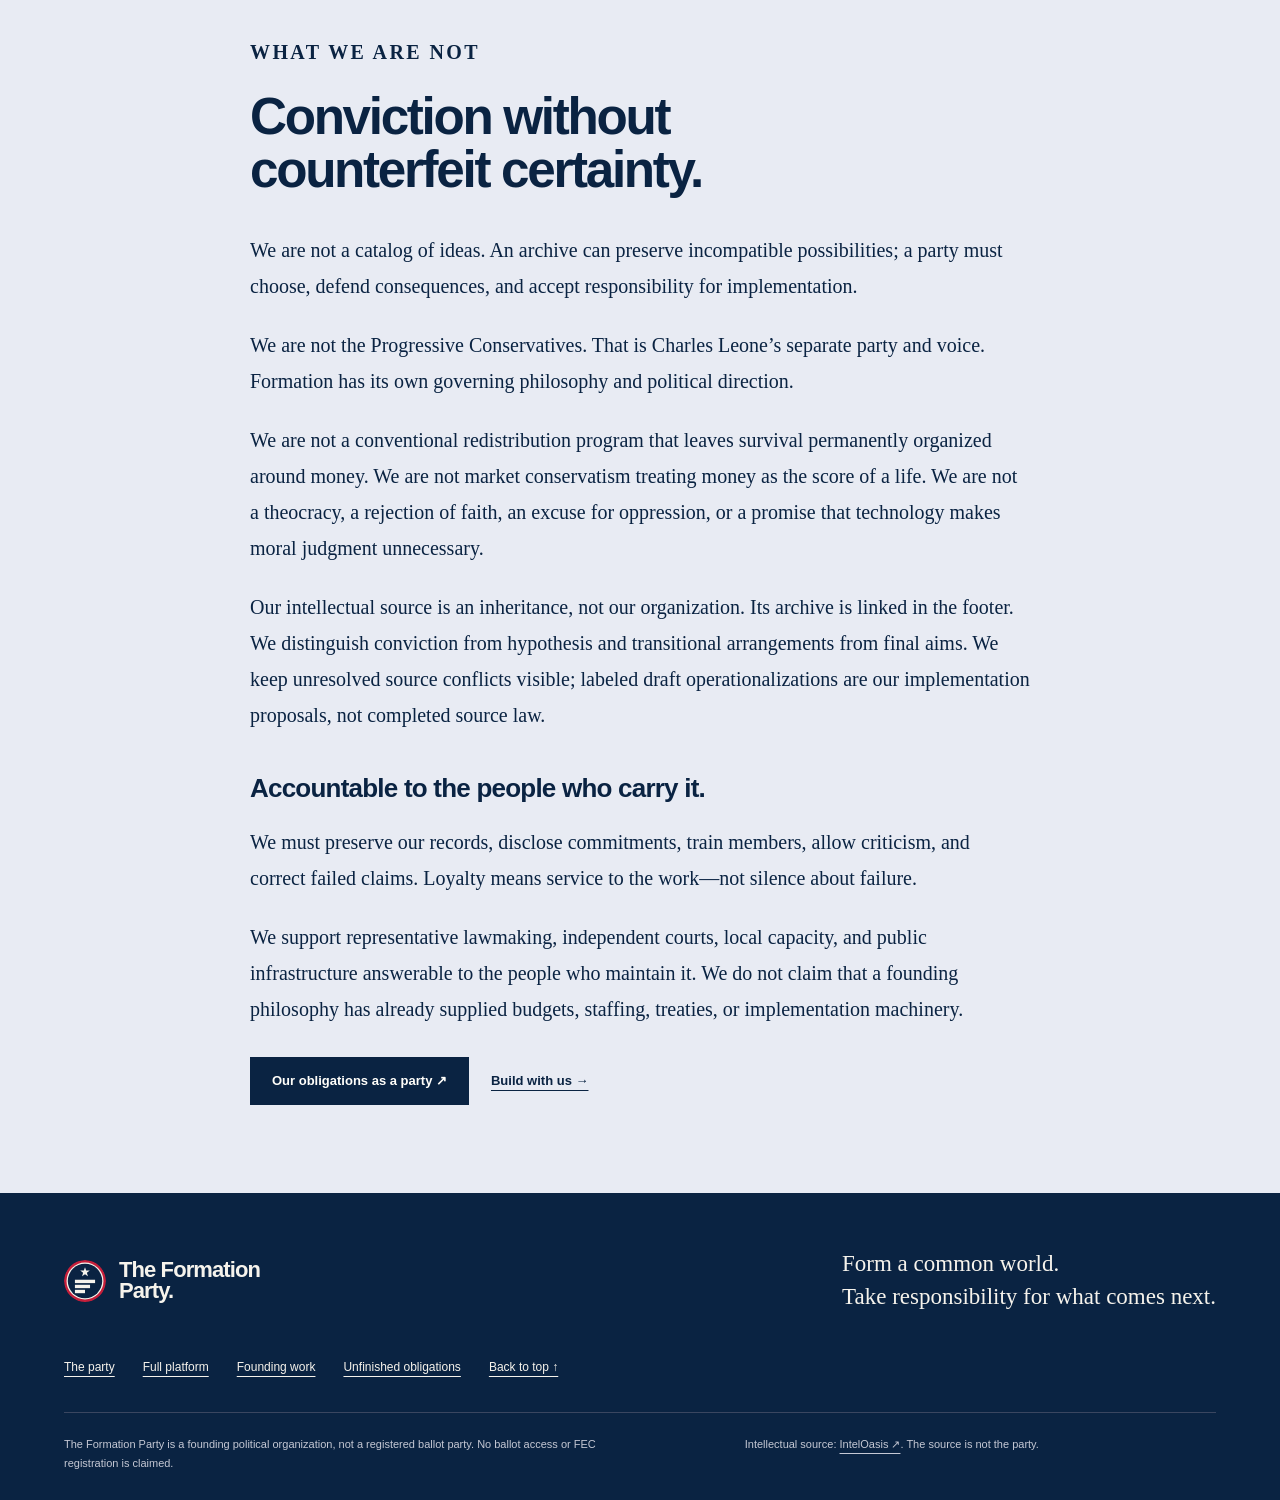
==== commit 9dbba18b: "Write the brick-and-mortar answer into the founding philosophy When people ask what Formation forms," ====
--- a/about.html
+++ b/about.html
@@ -1,4 +1,4 @@
 <!doctype html>
 <html lang="en"><head><meta charset="utf-8"><meta name="viewport" content="width=device-width, initial-scale=1"><title>Who we are | The Formation Party</title><meta name="description" content="We organize to change what civilization asks of a human life."><meta name="theme-color" content="#0A2342"><link rel="icon" href="favicon.svg" type="image/svg+xml"><link rel="stylesheet" href="styles.css"><script src="site.js" defer></script><meta property="og:type" content="website"><meta property="og:title" content="Who we are | The Formation Party"><meta property="og:description" content="We organize to change what civilization asks of a human life."></head>
-<body><a class="skip-link" href="#main">Skip to content</a><header class="site-header"><div class="header-inner"><a class="brand" href="index.html" aria-label="The Formation Party — home"><img class="brand-logo" src="logo.svg" width="42" height="42" alt=""><span>The Formation<br>Party<span class="brand-period">.</span></span></a><button class="menu-toggle" type="button" aria-expanded="false" aria-controls="main-nav" hidden>Menu <span aria-hidden="true">+</span></button><nav id="main-nav" aria-label="Main navigation"><a href="about.html" aria-current="page">The party</a><a href="philosophy.html">Our platform</a><a href="join.html">Build with us</a></nav></div></header><main id="main" tabindex="-1"><section class="page-hero"><img class="identity-seal" src="logo.svg" width="140" height="140" alt="The Formation Party seal"><p class="eyebrow">The party</p><h1>We are<br>Formation.</h1><p class="standfirst">We organize to change what civilization asks of a human life.</p></section><section class="section split"><h2>A party with<br>a direction.</h2><div class="section-copy"><p class="lead">We are The Formation Party, an American political party built around the distinction between formation and fracture.</p><p>We intend to build a society in which material security releases human function, function produces a richer common world, and that common world supports the next generation more generously than it supported us.</p><p>The Commons is our economic system, not our name. It connects an equal material foundation to an expanding productive inheritance, with life after money as its destination. Our politics also demands accountable law, freely chosen relationships, cultural freedom, ecological stewardship, and institutions capable of correction.</p></div></section><section class="section paper"><div class="reading"><p class="eyebrow">What we are not</p><h2>Conviction without<br>counterfeit certainty.</h2><p>We are not a catalog of ideas. An archive can preserve incompatible possibilities; a party must choose, defend consequences, and accept responsibility for implementation.</p><p>We are not the Progressive Conservatives. That is Charles Leone’s separate party and voice. Formation has its own governing philosophy and political direction.</p><p>We are not a conventional redistribution program that leaves survival permanently organized around money. We are not market conservatism treating money as the score of a life. We are not a theocracy, a rejection of faith, an excuse for oppression, or a promise that technology makes moral judgment unnecessary.</p><p>Our intellectual source is an inheritance, not our organization. Its archive is linked in the footer. We distinguish conviction from hypothesis and transitional arrangements from final aims. We keep unresolved source conflicts visible; labeled draft operationalizations are our implementation proposals, not completed source law.</p><h3>Accountable to the people who carry it.</h3><p>We must preserve our records, disclose commitments, train members, allow criticism, and correct failed claims. Loyalty means service to the work—not silence about failure.</p><p>We support representative lawmaking, independent courts, local capacity, and public infrastructure answerable to the people who maintain it. We do not claim that a founding philosophy has already supplied budgets, staffing, treaties, or implementation machinery.</p><div class="actions"><a class="button button-dark" href="common-life.html#chapter-25">Our obligations as a party ↗</a><a class="text-link" href="join.html">Build with us →</a></div></div></section></main>
+<body><a class="skip-link" href="#main">Skip to content</a><header class="site-header"><div class="header-inner"><a class="brand" href="index.html" aria-label="The Formation Party — home"><img class="brand-logo" src="logo.svg" width="42" height="42" alt=""><span>The Formation<br>Party<span class="brand-period">.</span></span></a><button class="menu-toggle" type="button" aria-expanded="false" aria-controls="main-nav" hidden>Menu <span aria-hidden="true">+</span></button><nav id="main-nav" aria-label="Main navigation"><a href="about.html" aria-current="page">The party</a><a href="philosophy.html">Our platform</a><a href="join.html">Build with us</a></nav></div></header><main id="main" tabindex="-1"><section class="page-hero"><img class="identity-seal" src="logo.svg" width="140" height="140" alt="The Formation Party seal"><p class="eyebrow">The party</p><h1>We are<br>Formation.</h1><p class="standfirst">We organize to change what civilization asks of a human life.</p></section><section class="section split"><h2>A party with<br>a direction.</h2><div class="section-copy"><p class="lead">We are The Formation Party, an American political party built around the distinction between formation and fracture.</p><p>When people ask what we form, we say everything. Every culture, every nation, and every ideology is a brick. None of them is waste, and none of them is already the completed building. When they ask what the mortar is, the answer is God — and even if you are atheist, math. It is spirit. It is reasoning. We mean a new era of enlightenment: not the erasure of what people have already built, but the binding of those inheritances into a civilization that can stand.</p><p>We intend to build a society in which material security releases human function, function produces a richer common world, and that common world supports the next generation more generously than it supported us.</p><p>The Commons is our economic system, not our name. It connects an equal material foundation to an expanding productive inheritance, with life after money as its destination. Our politics also demands accountable law, freely chosen relationships, cultural freedom, ecological stewardship, and institutions capable of correction.</p></div></section><section class="section paper"><div class="reading"><p class="eyebrow">What we are not</p><h2>Conviction without<br>counterfeit certainty.</h2><p>We are not a catalog of ideas. An archive can preserve incompatible possibilities; a party must choose, defend consequences, and accept responsibility for implementation.</p><p>We are not the Progressive Conservatives. That is Charles Leone’s separate party and voice. Formation has its own governing philosophy and political direction.</p><p>We are not a conventional redistribution program that leaves survival permanently organized around money. We are not market conservatism treating money as the score of a life. We are not a theocracy, a rejection of faith, an excuse for oppression, or a promise that technology makes moral judgment unnecessary.</p><p>Our intellectual source is an inheritance, not our organization. Its archive is linked in the footer. We distinguish conviction from hypothesis and transitional arrangements from final aims. We keep unresolved source conflicts visible; labeled draft operationalizations are our implementation proposals, not completed source law.</p><h3>Accountable to the people who carry it.</h3><p>We must preserve our records, disclose commitments, train members, allow criticism, and correct failed claims. Loyalty means service to the work—not silence about failure.</p><p>We support representative lawmaking, independent courts, local capacity, and public infrastructure answerable to the people who maintain it. We do not claim that a founding philosophy has already supplied budgets, staffing, treaties, or implementation machinery.</p><div class="actions"><a class="button button-dark" href="common-life.html#chapter-25">Our obligations as a party ↗</a><a class="text-link" href="join.html">Build with us →</a></div></div></section></main>
 <footer class="site-footer"><div class="footer-top"><a class="brand" href="index.html"><img class="brand-logo" src="logo.svg" width="42" height="42" alt=""><span>The Formation<br>Party.</span></a><p>Form a common world.<br>Take responsibility for what comes next.</p></div><div class="footer-links"><a href="about.html">The party</a><a href="philosophy.html">Full platform</a><a href="join.html">Founding work</a><a href="common-life.html#unfinished-obligations">Unfinished obligations</a><a href="#main">Back to top ↑</a></div><div class="footer-bottom"><p>The Formation Party is a founding political organization, not a registered ballot party. No ballot access or FEC registration is claimed.</p><p>Intellectual source: <a href="https://inteloasis.com/" rel="noopener">IntelOasis ↗</a>. The source is not the party.</p></div></footer></body></html>
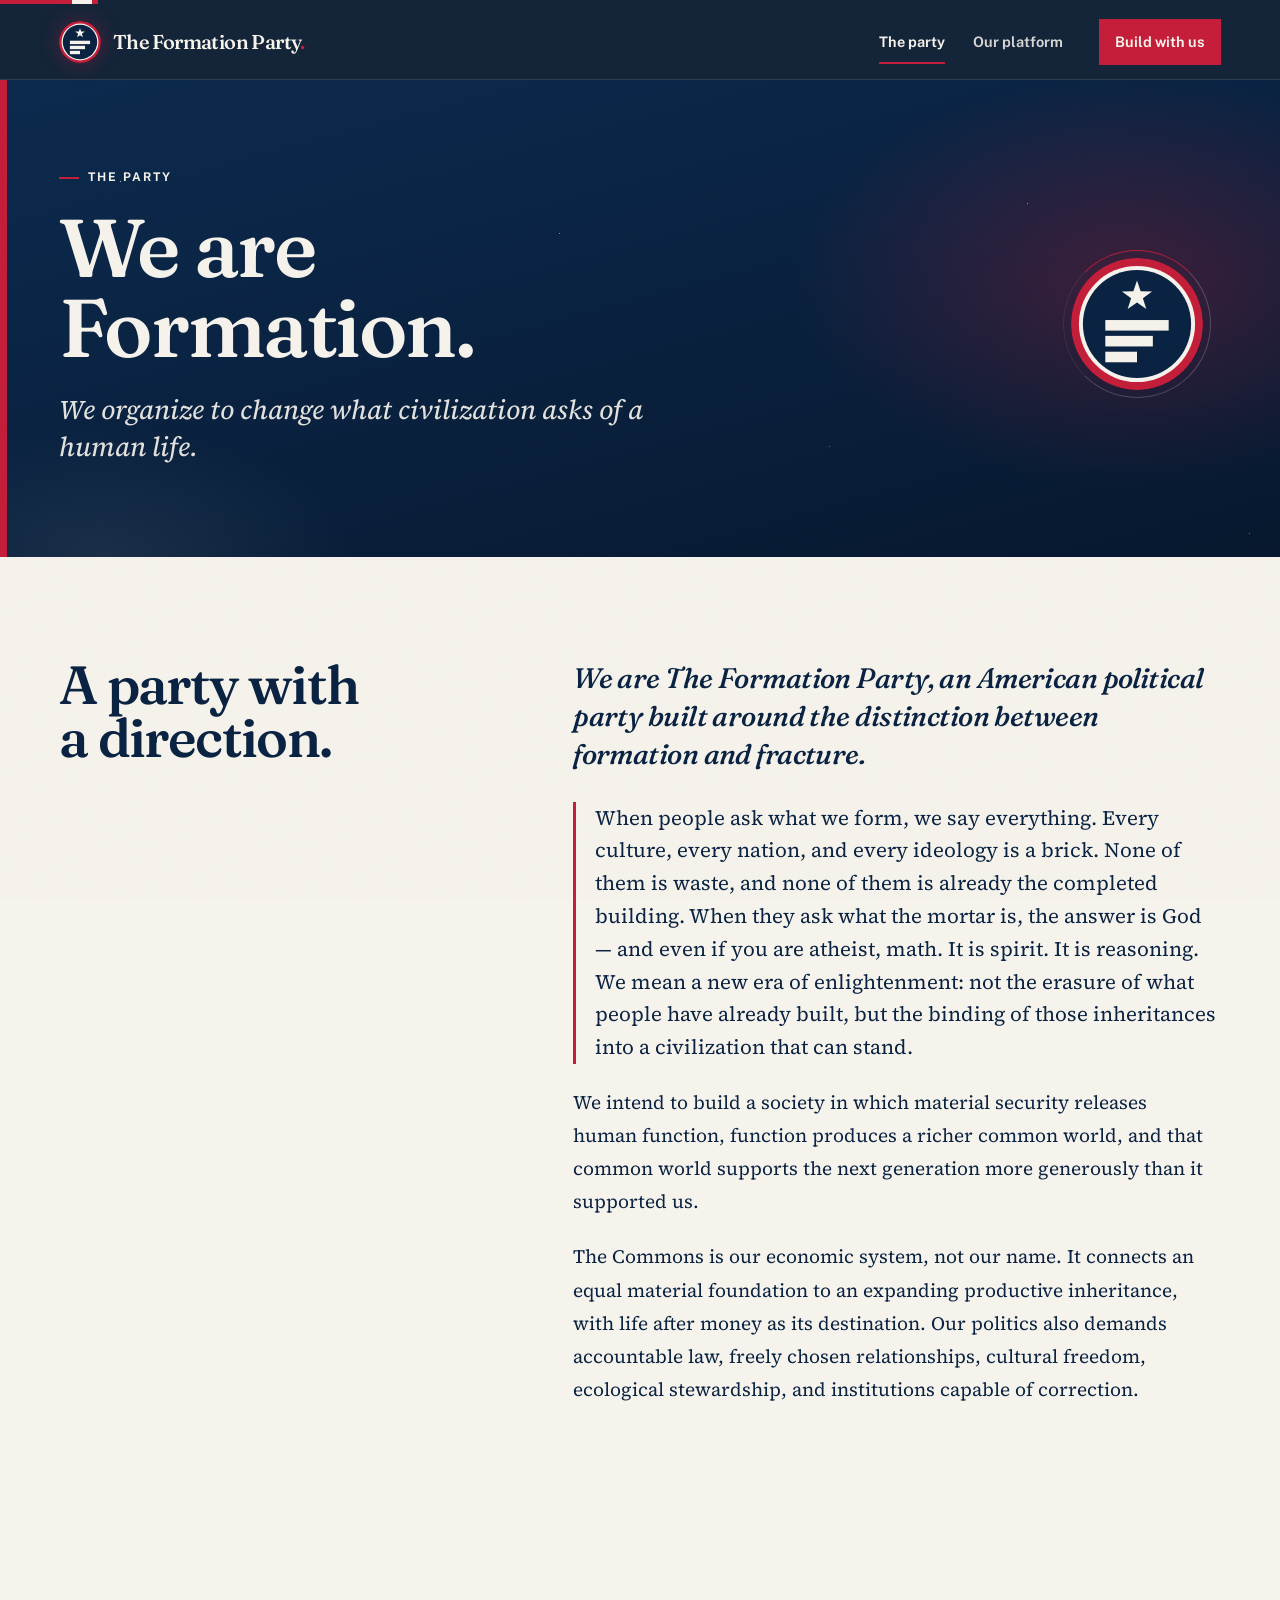
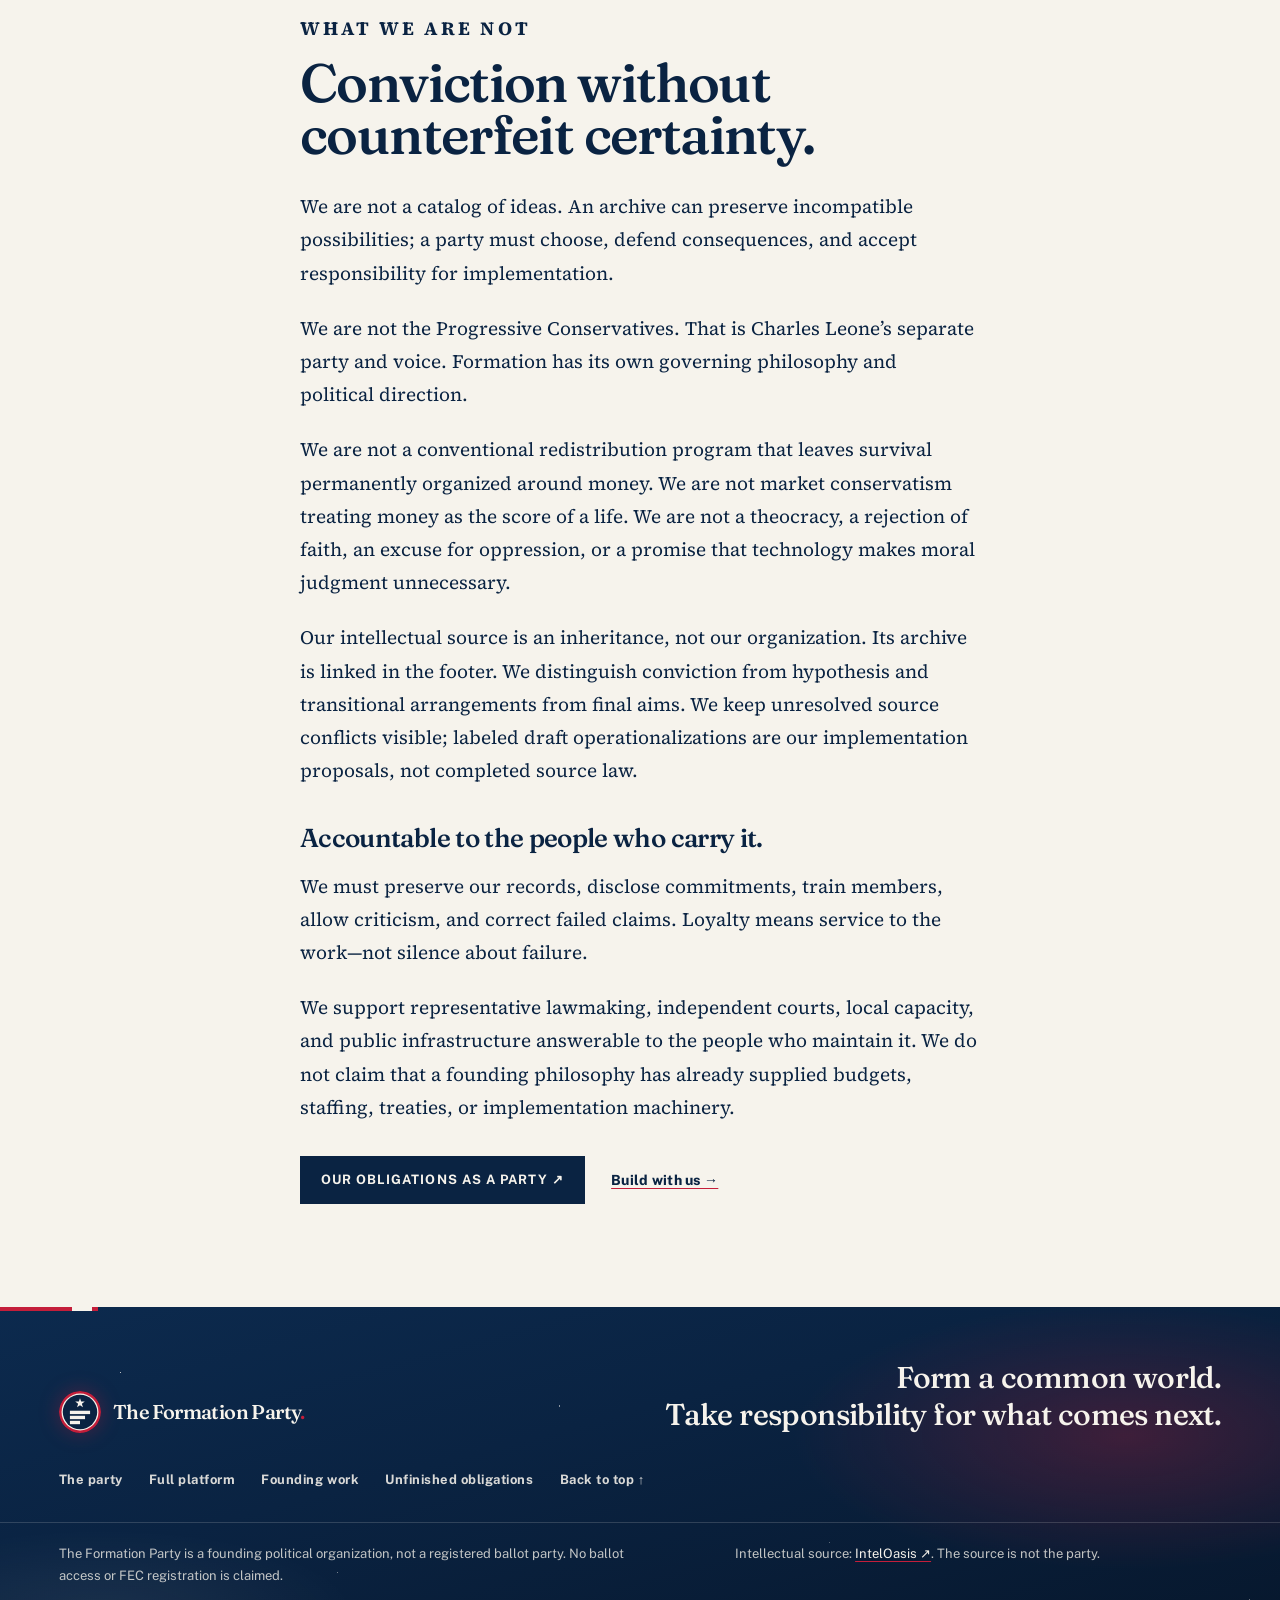
==== commit 16c77a98: "Give the site a ceremonial red, white, and blue interface. Restyle every page around the seal, navy " ====
--- a/about.html
+++ b/about.html
@@ -1,4 +1,4 @@
 <!doctype html>
 <html lang="en"><head><meta charset="utf-8"><meta name="viewport" content="width=device-width, initial-scale=1"><title>Who we are | The Formation Party</title><meta name="description" content="We organize to change what civilization asks of a human life."><meta name="theme-color" content="#0A2342"><link rel="icon" href="favicon.svg" type="image/svg+xml"><link rel="stylesheet" href="styles.css"><script src="site.js" defer></script><meta property="og:type" content="website"><meta property="og:title" content="Who we are | The Formation Party"><meta property="og:description" content="We organize to change what civilization asks of a human life."></head>
-<body><a class="skip-link" href="#main">Skip to content</a><header class="site-header"><div class="header-inner"><a class="brand" href="index.html" aria-label="The Formation Party — home"><img class="brand-logo" src="logo.svg" width="42" height="42" alt=""><span>The Formation<br>Party<span class="brand-period">.</span></span></a><button class="menu-toggle" type="button" aria-expanded="false" aria-controls="main-nav" hidden>Menu <span aria-hidden="true">+</span></button><nav id="main-nav" aria-label="Main navigation"><a href="about.html" aria-current="page">The party</a><a href="philosophy.html">Our platform</a><a href="join.html">Build with us</a></nav></div></header><main id="main" tabindex="-1"><section class="page-hero"><img class="identity-seal" src="logo.svg" width="140" height="140" alt="The Formation Party seal"><p class="eyebrow">The party</p><h1>We are<br>Formation.</h1><p class="standfirst">We organize to change what civilization asks of a human life.</p></section><section class="section split"><h2>A party with<br>a direction.</h2><div class="section-copy"><p class="lead">We are The Formation Party, an American political party built around the distinction between formation and fracture.</p><p>When people ask what we form, we say everything. Every culture, every nation, and every ideology is a brick. None of them is waste, and none of them is already the completed building. When they ask what the mortar is, the answer is God — and even if you are atheist, math. It is spirit. It is reasoning. We mean a new era of enlightenment: not the erasure of what people have already built, but the binding of those inheritances into a civilization that can stand.</p><p>We intend to build a society in which material security releases human function, function produces a richer common world, and that common world supports the next generation more generously than it supported us.</p><p>The Commons is our economic system, not our name. It connects an equal material foundation to an expanding productive inheritance, with life after money as its destination. Our politics also demands accountable law, freely chosen relationships, cultural freedom, ecological stewardship, and institutions capable of correction.</p></div></section><section class="section paper"><div class="reading"><p class="eyebrow">What we are not</p><h2>Conviction without<br>counterfeit certainty.</h2><p>We are not a catalog of ideas. An archive can preserve incompatible possibilities; a party must choose, defend consequences, and accept responsibility for implementation.</p><p>We are not the Progressive Conservatives. That is Charles Leone’s separate party and voice. Formation has its own governing philosophy and political direction.</p><p>We are not a conventional redistribution program that leaves survival permanently organized around money. We are not market conservatism treating money as the score of a life. We are not a theocracy, a rejection of faith, an excuse for oppression, or a promise that technology makes moral judgment unnecessary.</p><p>Our intellectual source is an inheritance, not our organization. Its archive is linked in the footer. We distinguish conviction from hypothesis and transitional arrangements from final aims. We keep unresolved source conflicts visible; labeled draft operationalizations are our implementation proposals, not completed source law.</p><h3>Accountable to the people who carry it.</h3><p>We must preserve our records, disclose commitments, train members, allow criticism, and correct failed claims. Loyalty means service to the work—not silence about failure.</p><p>We support representative lawmaking, independent courts, local capacity, and public infrastructure answerable to the people who maintain it. We do not claim that a founding philosophy has already supplied budgets, staffing, treaties, or implementation machinery.</p><div class="actions"><a class="button button-dark" href="common-life.html#chapter-25">Our obligations as a party ↗</a><a class="text-link" href="join.html">Build with us →</a></div></div></section></main>
-<footer class="site-footer"><div class="footer-top"><a class="brand" href="index.html"><img class="brand-logo" src="logo.svg" width="42" height="42" alt=""><span>The Formation<br>Party.</span></a><p>Form a common world.<br>Take responsibility for what comes next.</p></div><div class="footer-links"><a href="about.html">The party</a><a href="philosophy.html">Full platform</a><a href="join.html">Founding work</a><a href="common-life.html#unfinished-obligations">Unfinished obligations</a><a href="#main">Back to top ↑</a></div><div class="footer-bottom"><p>The Formation Party is a founding political organization, not a registered ballot party. No ballot access or FEC registration is claimed.</p><p>Intellectual source: <a href="https://inteloasis.com/" rel="noopener">IntelOasis ↗</a>. The source is not the party.</p></div></footer></body></html>+<body class="page-about"><a class="skip-link" href="#main">Skip to content</a><header class="site-header"><div class="header-rule" aria-hidden="true"></div><div class="header-inner"><a class="brand" href="index.html" aria-label="The Formation Party — home"><img class="brand-logo" src="logo.svg" width="42" height="42" alt=""><span class="brand-name">The Formation Party<span class="brand-period">.</span></span></a><button class="menu-toggle" type="button" aria-expanded="false" aria-controls="main-nav" hidden><span class="menu-label">Menu</span><span class="menu-bars" aria-hidden="true"><i></i><i></i><i></i></span></button><nav id="main-nav" aria-label="Main navigation"><a href="about.html" aria-current="page">The party</a><a href="philosophy.html">Our platform</a><a href="join.html">Build with us</a></nav></div></header><main id="main" tabindex="-1"><section class="page-hero"><div class="seal-stage seal-stage-inline"><span class="orbit" aria-hidden="true"></span><img class="identity-seal" src="logo.svg" width="140" height="140" alt="The Formation Party seal"></div><p class="eyebrow">The party</p><h1>We are<br>Formation.</h1><p class="standfirst">We organize to change what civilization asks of a human life.</p></section><section class="section split"><h2>A party with<br>a direction.</h2><div class="section-copy"><p class="lead">We are The Formation Party, an American political party built around the distinction between formation and fracture.</p><p class="doctrine">When people ask what we form, we say everything. Every culture, every nation, and every ideology is a brick. None of them is waste, and none of them is already the completed building. When they ask what the mortar is, the answer is God — and even if you are atheist, math. It is spirit. It is reasoning. We mean a new era of enlightenment: not the erasure of what people have already built, but the binding of those inheritances into a civilization that can stand.</p><p>We intend to build a society in which material security releases human function, function produces a richer common world, and that common world supports the next generation more generously than it supported us.</p><p>The Commons is our economic system, not our name. It connects an equal material foundation to an expanding productive inheritance, with life after money as its destination. Our politics also demands accountable law, freely chosen relationships, cultural freedom, ecological stewardship, and institutions capable of correction.</p></div></section><section class="section paper"><div class="reading"><p class="eyebrow">What we are not</p><h2>Conviction without<br>counterfeit certainty.</h2><p>We are not a catalog of ideas. An archive can preserve incompatible possibilities; a party must choose, defend consequences, and accept responsibility for implementation.</p><p>We are not the Progressive Conservatives. That is Charles Leone’s separate party and voice. Formation has its own governing philosophy and political direction.</p><p>We are not a conventional redistribution program that leaves survival permanently organized around money. We are not market conservatism treating money as the score of a life. We are not a theocracy, a rejection of faith, an excuse for oppression, or a promise that technology makes moral judgment unnecessary.</p><p>Our intellectual source is an inheritance, not our organization. Its archive is linked in the footer. We distinguish conviction from hypothesis and transitional arrangements from final aims. We keep unresolved source conflicts visible; labeled draft operationalizations are our implementation proposals, not completed source law.</p><h3>Accountable to the people who carry it.</h3><p>We must preserve our records, disclose commitments, train members, allow criticism, and correct failed claims. Loyalty means service to the work—not silence about failure.</p><p>We support representative lawmaking, independent courts, local capacity, and public infrastructure answerable to the people who maintain it. We do not claim that a founding philosophy has already supplied budgets, staffing, treaties, or implementation machinery.</p><div class="actions"><a class="button button-dark" href="common-life.html#chapter-25">Our obligations as a party ↗</a><a class="text-link" href="join.html">Build with us →</a></div></div></section></main>
+<footer class="site-footer"><div class="footer-top"><a class="brand" href="index.html"><img class="brand-logo" src="logo.svg" width="42" height="42" alt=""><span class="brand-name">The Formation Party<span class="brand-period">.</span></span></a><p>Form a common world.<br>Take responsibility for what comes next.</p></div><div class="footer-links"><a href="about.html">The party</a><a href="philosophy.html">Full platform</a><a href="join.html">Founding work</a><a href="common-life.html#unfinished-obligations">Unfinished obligations</a><a href="#main">Back to top ↑</a></div><div class="footer-bottom"><p>The Formation Party is a founding political organization, not a registered ballot party. No ballot access or FEC registration is claimed.</p><p>Intellectual source: <a href="https://inteloasis.com/" rel="noopener">IntelOasis ↗</a>. The source is not the party.</p></div></footer></body></html>
--- a/styles.css
+++ b/styles.css
@@ -1,21 +1,991 @@
-:root{--ink:#0A2342;--paper:#f6f3ec;--white:#fffefa;--accent:#C41E3A;--line:#c5c8d4;--muted:#4a5160;--pale:#e8ebf3;--sans:Arial,Helvetica,sans-serif;--serif:Georgia,'Times New Roman',serif}*{box-sizing:border-box}html{scroll-behavior:smooth;scroll-padding-top:30px}body{margin:0;background:var(--paper);color:var(--ink);font-family:var(--sans);font-size:16px;line-height:1.6}a{color:inherit;text-decoration-thickness:1px;text-underline-offset:5px}a:hover{color:var(--accent)}a:focus-visible,button:focus-visible{outline:3px solid var(--accent);outline-offset:5px}button{font:inherit}h1,h2,h3,p{margin:0}h1,h2,h3{line-height:1.05;letter-spacing:-.045em;text-wrap:balance}h1{font-size:clamp(48px,6.8vw,104px);font-weight:800}h2{font-size:clamp(34px,4vw,60px)}h3{font-size:26px;letter-spacing:-.03em}p+p{margin-top:1.15em}p{text-wrap:pretty}img,svg{max-width:100%}.skip-link{position:absolute;left:16px;top:-100px;background:var(--ink);color:white;padding:12px 20px;z-index:100}.skip-link:focus{top:12px}.site-header{background:var(--paper);border-bottom:1px solid var(--ink)}.header-inner{max-width:1440px;padding:23px 5%;margin:auto;display:flex;align-items:center;justify-content:space-between;gap:24px}.brand{display:inline-flex;align-items:center;gap:13px;text-decoration:none;font-size:22px;font-weight:800;line-height:.94;letter-spacing:-.9px;flex-shrink:0}.brand-period{color:var(--accent)}.brand-mark{width:34px;height:42px;display:flex;flex-direction:column;gap:5px;flex-shrink:0}.brand-mark i{display:block;background:var(--accent);height:10px;width:34px}.brand-mark i:nth-child(2){width:25px}.brand-mark i:nth-child(3){width:10px}#main-nav{display:flex;align-items:center;gap:38px}#main-nav a{font-size:14px;font-weight:bold;text-decoration:none;padding:10px 0}#main-nav a:last-child{background:var(--ink);color:var(--white);padding:12px 20px}#main-nav a[aria-current=page]{text-decoration:underline;text-decoration-thickness:2px;text-underline-offset:7px}.menu-toggle{border:0;background:none;font-weight:700;padding:10px 0}.menu-toggle[hidden]{display:none}.menu-toggle:not([hidden]){display:none}.hero{display:grid;grid-template-columns:1.12fr 1fr;max-width:1440px;margin:auto;min-height:665px;border-bottom:1px solid var(--ink)}.hero-copy{padding:50px 7.2% 56px 8.9%}.eyebrow{font-size:11px;font-weight:700;letter-spacing:.12em;text-transform:uppercase;line-height:1.6}.hero h1{margin-top:28px;font-size:clamp(64px,7.5vw,112px);line-height:.93;letter-spacing:-.065em}.hero h1 em{font-family:var(--serif);font-weight:normal;letter-spacing:-.06em}.hero-deck{font-size:18px;line-height:1.55;max-width:510px;margin-top:27px}.actions{display:flex;align-items:center;flex-wrap:wrap;gap:22px;margin-top:30px}.button{display:inline-flex;gap:24px;justify-content:space-between;align-items:center;min-height:48px;padding:15px 22px;text-decoration:none;font-size:13px;font-weight:700;line-height:1.4}.button-dark{background:var(--ink);color:var(--white)}.button-dark:hover{background:var(--accent);color:var(--white)}.button-light{background:var(--paper);color:var(--ink)}.button-light:hover{background:white;color:var(--accent)}.text-link{font-size:13px;font-weight:bold}.hero-art{background:var(--accent);padding:64px 10% 34px;display:flex;flex-direction:column;justify-content:center;position:relative;overflow:hidden;color:var(--paper);border-left:1px solid var(--ink)}.art-grid{display:grid;grid-template-columns:repeat(3,1fr);gap:13px;transform:rotate(-9deg);width:100%;max-width:430px;margin:25px auto 45px;aspect-ratio:1}.art-grid span{border:2px solid var(--paper)}.art-grid span:nth-child(1),.art-grid span:nth-child(2),.art-grid span:nth-child(3),.art-grid span:nth-child(4),.art-grid span:nth-child(7){background:var(--paper)}.art-grid span:nth-child(5){border-style:dashed;opacity:.7}.art-grid span:nth-child(6){transform:translate(24px,8px) rotate(13deg);opacity:.55}.art-grid span:nth-child(8){transform:translate(9px,16px) rotate(-12deg);opacity:.7}.art-grid span:nth-child(9){transform:translate(35px,35px) rotate(18deg);opacity:.35}.hero-art>p{font-family:var(--serif);font-size:34px;line-height:1.15;max-width:290px;position:relative}.art-label{font-size:10px;text-transform:uppercase;letter-spacing:.13em;margin-top:15px}.principle-strip{background:var(--ink);color:var(--paper);display:flex;justify-content:space-between;padding:22px max(5%,calc((100vw - 1296px)/2));gap:20px;font-size:13px;font-weight:bold;letter-spacing:.01em}.principle-strip span:before{content:'+';color:#e07a72;padding-right:18px}.section{max-width:1440px;margin:auto;padding:88px 5%}.split{display:grid;grid-template-columns:1fr 1.1fr;gap:8%}.split h2{margin-top:20px}.section-copy{max-width:650px}.section-copy p{font-size:18px;line-height:1.75}.section-copy .lead,.lead{font-family:var(--serif);font-size:27px;line-height:1.4}.section-copy .text-link{display:inline-block;margin-top:24px}.commitments{border-top:1px solid var(--line)}.section-heading{margin-bottom:40px}.section-heading h2{margin-top:18px}.three-columns{display:grid;grid-template-columns:repeat(3,minmax(0,1fr));gap:42px}.three-columns article{border-top:2px solid var(--ink);padding-top:22px}.number{font-size:12px;color:var(--accent);font-weight:bold;letter-spacing:.07em}.three-columns h3{margin:28px 0 20px;max-width:320px;font-size:30px}.three-columns p{font-size:16px;line-height:1.8}.three-columns a{font-size:13px;font-weight:700;display:inline-block;margin-top:22px}.statement-band{padding:72px max(5%,calc((100vw - 1296px)/2));background:var(--ink);color:var(--paper)}.statement-band .eyebrow{color:#e8a090}.statement-band h2{margin-top:24px;max-width:900px}.statement-band>p:not(.eyebrow){max-width:670px;margin-top:25px;font-size:19px}.statement-band .button{margin-top:30px}.heading-row{display:flex;justify-content:space-between;align-items:flex-end;gap:40px}.heading-row>p{max-width:360px;font-size:18px}.part-grid{display:grid;grid-template-columns:repeat(3,minmax(0,1fr));border-top:1px solid var(--ink);border-left:1px solid var(--line)}.part-card{display:flex;flex-direction:column;text-decoration:none;padding:28px 28px 24px;border-bottom:1px solid var(--line);border-right:1px solid var(--line);min-height:330px;transition:background .15s}.part-card:hover{background:var(--pale);color:var(--ink)}.part-card .eyebrow{display:flex;justify-content:space-between;color:var(--accent)}.part-card h3{font-size:30px;margin:24px 0 18px}.part-card p{font-size:15px;line-height:1.65}.card-meta{display:block;font-size:11px;font-weight:bold;letter-spacing:.05em;margin-top:auto;padding-top:30px;color:var(--muted)}.founding-call{background:var(--accent);color:var(--paper);padding:75px 5%;text-align:center}.founding-call h2{margin:22px auto;max-width:800px}.founding-call>p:not(.eyebrow){max-width:550px;margin:0 auto 28px;font-size:19px}.founding-call .button-dark:hover{background:var(--paper);color:var(--ink)}.site-footer{background:var(--ink);color:var(--paper);padding:55px max(5%,calc((100vw - 1296px)/2)) 28px}.site-footer a:hover{color:#f0a094}.footer-top{display:flex;justify-content:space-between;gap:28px}.footer-top>p{font-family:var(--serif);font-size:23px;line-height:1.4}.footer-links{margin-top:45px;display:flex;flex-wrap:wrap;gap:28px;font-size:12px}.footer-bottom{border-top:1px solid #3a4660;margin-top:35px;padding-top:22px;display:grid;grid-template-columns:1.2fr 1fr;gap:10%;font-size:11px;line-height:1.7;color:#c5c8d4}.footer-bottom p+p{margin:0}.page-hero,.part-hero{max-width:1440px;margin:auto;padding:65px 5% 70px;border-bottom:1px solid var(--ink)}.page-hero h1{margin:22px 0 30px;max-width:1050px}.standfirst{max-width:800px;font-size:clamp(20px,2.1vw,27px);line-height:1.5;font-family:var(--serif)}.paper{background:var(--pale)}.reading{max-width:780px;margin:auto}.reading>h2{margin:20px 0 35px}.reading>p{font-family:var(--serif);font-size:20px;line-height:1.8}.reading>h3{margin:40px 0 20px;line-height:1.2}.note{padding:28px;border-left:4px solid var(--accent);background:var(--paper);margin:35px 0}.note h3{font-size:24px;line-height:1.2;margin-bottom:15px}.note p{font-size:16px;line-height:1.7}.note a{display:inline-block;font-size:14px;margin-top:18px}.breadcrumb{font-size:12px;font-weight:bold;display:inline-block;margin-bottom:40px}.part-hero{background:var(--pale)}.part-hero .eyebrow{color:var(--accent)}.part-hero h1{font-size:clamp(42px,5.6vw,82px);max-width:1050px;margin:20px 0 28px}.chapter-layout{max-width:1440px;margin:auto;display:grid;grid-template-columns:270px minmax(0,780px);gap:7%;padding:60px 5% 80px;justify-content:space-between}.chapter-nav{align-self:start;position:sticky;top:30px}.chapter-nav nav{margin-top:18px;border-top:1px solid var(--line)}.chapter-nav nav a{display:flex;gap:13px;padding:13px 0;border-bottom:1px solid var(--line);font-size:13px;line-height:1.5;text-decoration:none}.chapter-nav nav a span{color:var(--accent);font-size:11px;padding-top:2px}.all-parts{font-size:12px;display:inline-block;margin-top:25px}.chapter{padding-top:20px;scroll-margin-top:30px}.chapter+.chapter{margin-top:70px;padding-top:45px;border-top:2px solid var(--ink)}.chapter>h2{font-size:clamp(30px,3.3vw,46px);line-height:1.12;margin:16px 0 35px}.chapter>p:not(.eyebrow){font-family:var(--serif);font-size:20px;line-height:1.85;margin-top:1.3em}.chapter>h3{font-size:30px;line-height:1.2;padding-top:20px;margin:35px 0 20px;scroll-margin-top:30px}.chapter-top{display:inline-block;font-size:11px;margin-top:35px;color:var(--muted)}.part-pagination{display:flex;justify-content:space-between;gap:30px;max-width:1440px;margin:auto;padding:35px 5%;border-top:1px solid var(--ink);font-size:13px;font-weight:700}.part-pagination a{max-width:48%}.join-hero{background:var(--accent);color:var(--paper)}.join-hero h1{font-size:clamp(44px,6.1vw,88px)}
-@media(min-width:1441px){.hero-art{border-right:1px solid var(--ink)}.hero-copy{border-left:1px solid var(--line)}}
-@media(max-width:1000px){.hero{min-height:600px;grid-template-columns:1.2fr 1fr}.hero-copy{padding:45px 7%}.hero h1{font-size:78px}.hero-deck{font-size:16px}.hero-art{padding:45px 9%}.art-grid{gap:8px}.hero-art>p{font-size:28px}.part-grid{grid-template-columns:repeat(2,minmax(0,1fr))}.chapter-layout{grid-template-columns:200px minmax(0,1fr);gap:6%}.chapter>p:not(.eyebrow){font-size:19px}.three-columns{gap:25px}.three-columns h3{font-size:25px}.section{padding-top:65px;padding-bottom:65px}}
-@media(max-width:760px){.header-inner{padding:20px 6%;flex-wrap:wrap}.brand{font-size:20px}.brand-mark{transform:scale(.9);transform-origin:left center;width:31px}.menu-toggle:not([hidden]){display:block}.menu-toggle span{margin-left:10px;color:var(--accent)}#main-nav{width:100%;flex-direction:column;align-items:stretch;gap:0}#main-nav a{padding:15px 0;border-top:1px solid var(--line)}#main-nav a:last-child{padding:14px 18px;margin-top:8px}.js #main-nav{display:none}.js #main-nav.is-open{display:flex}.hero{grid-template-columns:1fr}.hero-copy{padding:36px 6% 45px}.hero h1{font-size:clamp(64px,13vw,94px);margin-top:25px}.hero-deck{font-size:18px;max-width:560px}.hero-art{min-height:330px;padding:30px 6%;border-left:0;border-top:1px solid var(--ink);display:grid;grid-template-columns:1fr 1fr;align-items:center;gap:15px}.art-grid{max-width:230px;grid-row:1/3;margin:20px 15px 20px 0;width:88%;gap:7px}.hero-art>p{font-size:31px;align-self:end;margin:0 0 10px}.art-label{align-self:start;margin:0}.principle-strip{padding:20px 6%;gap:10px;font-size:11px}.principle-strip span:before{padding-right:8px}.section{padding:55px 6%}.split{grid-template-columns:1fr;gap:30px}.split h2{margin-top:15px}.section-copy p{font-size:17px}.section-copy .lead{font-size:25px}.three-columns{grid-template-columns:1fr;gap:35px}.three-columns h3{margin:15px 0;max-width:480px;font-size:29px}.three-columns p{max-width:600px}.three-columns a{margin-top:15px}.statement-band{padding:55px 6%}.statement-band h2{font-size:39px}.statement-band>p:not(.eyebrow){font-size:17px}.heading-row{align-items:start;flex-direction:column;gap:25px}.heading-row>p{max-width:530px}.part-card{padding:24px 20px;min-height:320px}.part-card h3{font-size:27px}.founding-call{padding:55px 6%}.site-footer{padding:45px 6% 25px}.footer-top{flex-direction:column;gap:30px}.footer-links{gap:20px}.footer-bottom{grid-template-columns:1fr;gap:18px}.page-hero,.part-hero{padding:42px 6% 45px}.page-hero h1{font-size:clamp(48px,9vw,68px)}.part-hero h1{font-size:clamp(40px,8vw,60px)}.chapter-layout{display:block;padding:35px 6% 55px}.chapter-nav{position:static;border-bottom:1px solid var(--ink);padding-bottom:30px;margin-bottom:35px}.chapter-nav nav{display:grid;grid-template-columns:1fr 1fr;column-gap:24px}.chapter-nav nav a{font-size:12px}.chapter{padding-top:10px}.chapter>p:not(.eyebrow){font-size:19px;line-height:1.8}.chapter>h2{font-size:35px;margin-bottom:28px}.chapter+.chapter{margin-top:55px;padding-top:35px}.part-pagination{padding:28px 6%;font-size:12px}.reading>p{font-size:19px}.join-hero h1{font-size:clamp(43px,8vw,65px)}}
-@media(max-width:420px){.hero-copy>.eyebrow{max-width:245px;font-size:10px}.hero h1{font-size:66px}.hero-deck{font-size:17px}.actions{gap:20px}.hero-art{min-height:270px}.hero-art>p{font-size:27px}.art-label{font-size:9px;letter-spacing:.07em}.art-grid{gap:5px}.art-grid span{border-width:1px}.principle-strip{flex-direction:column;gap:5px;font-size:12px}.part-grid{grid-template-columns:1fr}.part-card{min-height:275px;padding:25px}.part-card h3{font-size:29px}.section h2{font-size:36px}.chapter-nav nav{grid-template-columns:1fr}.chapter>h2{font-size:32px}.chapter>p:not(.eyebrow){font-size:18px}.chapter>h3{font-size:27px}.part-pagination{flex-direction:column;gap:20px}.part-pagination a{max-width:100%}.note{padding:22px}.founding-call h2{font-size:35px}.footer-top>p{font-size:22px}.reading>p{font-size:18px}}
-@media(prefers-reduced-motion:reduce){html{scroll-behavior:auto}*{transition:none!important}}
-@media print{body{background:white;color:black}.site-header,.site-footer,.chapter-nav,.part-pagination,.chapter-top,.menu-toggle{display:none!important}.chapter-layout{display:block;padding:0}.part-hero{padding:20px 0;background:white}.chapter{break-before:page}.chapter p{orphans:3;widows:3}a{color:black}.hero-art{display:none}.hero{display:block}}
-/* Stable artwork, bounded reading columns, and progressively enhanced navigation. */
-.brand>span:last-child{white-space:nowrap}#main-nav a,.button{white-space:nowrap}
-.art-grid{height:430px;grid-template-rows:repeat(3,minmax(0,1fr))}
-.chapter-layout{display:flex;gap:6%;justify-content:flex-start}.chapter-nav{flex:0 0 240px;width:240px}.chapters{flex:1 1 0;min-width:0;max-width:780px;margin-left:auto}
-#main-nav{gap:0}#main-nav a+a{margin-left:38px}
-@media(max-width:1000px){.art-grid{height:270px}.chapter-nav{flex-basis:190px;width:190px}#main-nav a+a{margin-left:24px}}
-@media(max-width:760px){.art-grid{height:220px}.chapter-layout{display:block}.chapter-nav{width:auto}.chapters{margin-left:0;max-width:none}.header-inner{display:block;position:relative}.menu-toggle{position:absolute;right:6%;top:20px;width:76px;min-width:0;min-height:44px;text-align:right}#main-nav{margin-top:20px;width:100%;min-width:0}#main-nav a+a{margin-left:0}}
-@media(max-width:420px){.art-grid{height:155px}}
-@media print{.chapter-layout{display:block}.chapters{max-width:none;margin:0}}
-
-.brand-logo{width:42px;height:42px;display:block;flex-shrink:0;border-radius:50%}
-@media(max-width:760px){.brand-logo{width:38px;height:38px}}
-
-.identity-seal{width:140px;height:140px;display:block;margin:0 0 28px}
+/* The Formation Party — ceremonial interface.
+   Navy #0A2342, crimson #C41E3A, cream #f6f3ec.
+   Motion is cinematic by default and still under prefers-reduced-motion. */
+
+@font-face {
+  font-family: Fraunces;
+  src: url("fonts/fraunces.woff2") format("woff2");
+  font-weight: 100 900;
+  font-style: normal;
+  font-display: swap;
+}
+@font-face {
+  font-family: Fraunces;
+  src: url("fonts/fraunces-italic.woff2") format("woff2");
+  font-weight: 100 900;
+  font-style: italic;
+  font-display: swap;
+}
+@font-face {
+  font-family: "Source Serif 4";
+  src: url("fonts/source-serif.woff2") format("woff2");
+  font-weight: 100 900;
+  font-style: normal;
+  font-display: swap;
+}
+@font-face {
+  font-family: "Source Serif 4";
+  src: url("fonts/source-serif-italic.woff2") format("woff2");
+  font-weight: 100 900;
+  font-style: italic;
+  font-display: swap;
+}
+@font-face {
+  font-family: "Public Sans";
+  src: url("fonts/public-sans.woff2") format("woff2");
+  font-weight: 100 900;
+  font-style: normal;
+  font-display: swap;
+}
+
+:root {
+  --ink: #0A2342;
+  --ink-deep: #07182e;
+  --paper: #f6f3ec;
+  --white: #fffefa;
+  --accent: #C41E3A;
+  --accent-deep: #9d1830;
+  --line: rgba(10, 35, 66, 0.16);
+  --muted: #3a4660;
+  --cream: #f6f3ec;
+  --sans: "Public Sans", "Segoe UI", Helvetica, Arial, sans-serif;
+  --display: Fraunces, "Iowan Old Style", Palatino, Georgia, serif;
+  --reading: "Source Serif 4", Georgia, "Times New Roman", serif;
+  --page: 1440px;
+  --gutter: clamp(20px, 4.6vw, 72px);
+  --inset: max(var(--gutter), calc((100% - var(--page)) / 2 + var(--gutter)));
+  --header: 76px;
+  --shadow: 0 18px 50px rgba(7, 24, 46, 0.18);
+  --ease: cubic-bezier(0.16, 1, 0.3, 1);
+  --field:
+    radial-gradient(1.2px 1.2px at 8% 18%, rgba(246, 243, 236, 0.75) 50%, transparent 52%),
+    radial-gradient(1px 1px at 22% 72%, rgba(246, 243, 236, 0.45) 50%, transparent 52%),
+    radial-gradient(1.4px 1.4px at 38% 28%, rgba(246, 243, 236, 0.55) 50%, transparent 52%),
+    radial-gradient(1px 1px at 54% 64%, rgba(246, 243, 236, 0.35) 50%, transparent 52%),
+    radial-gradient(1.1px 1.1px at 68% 22%, rgba(246, 243, 236, 0.6) 50%, transparent 52%),
+    radial-gradient(1px 1px at 80% 78%, rgba(246, 243, 236, 0.4) 50%, transparent 52%),
+    radial-gradient(1.3px 1.3px at 92% 36%, rgba(246, 243, 236, 0.55) 50%, transparent 52%),
+    radial-gradient(ellipse 42% 70% at 88% 42%, rgba(196, 30, 58, 0.28), transparent 62%),
+    radial-gradient(ellipse 36% 50% at 8% 100%, rgba(246, 243, 236, 0.07), transparent 55%),
+    linear-gradient(165deg, #0c2a4e 0%, var(--ink) 42%, var(--ink-deep) 100%);
+}
+
+* { box-sizing: border-box; }
+html {
+  scroll-behavior: smooth;
+  scroll-padding-top: calc(var(--header) + 16px);
+}
+body {
+  margin: 0;
+  background:
+    linear-gradient(180deg, rgba(10, 35, 66, 0.035), transparent 280px),
+    var(--paper);
+  color: var(--ink);
+  font-family: var(--sans);
+  font-size: 17px;
+  line-height: 1.6;
+  text-rendering: optimizeLegibility;
+}
+body::before {
+  content: "";
+  position: fixed;
+  inset: 0;
+  pointer-events: none;
+  z-index: 30;
+  opacity: 0.045;
+  mix-blend-mode: multiply;
+  background-image: url("data:image/svg+xml;utf8,<svg xmlns='http://www.w3.org/2000/svg' width='160' height='160'><filter id='n'><feTurbulence type='fractalNoise' baseFrequency='0.85' numOctaves='2' stitchTiles='stitch'/></filter><rect width='100%' height='100%' filter='url(%23n)' opacity='0.9'/></svg>");
+}
+img, svg { max-width: 100%; }
+a { color: inherit; text-decoration-thickness: 1px; text-underline-offset: 0.22em; }
+a:hover { color: var(--accent); }
+a:focus-visible, button:focus-visible {
+  outline: 3px solid var(--accent);
+  outline-offset: 4px;
+}
+button { font: inherit; color: inherit; }
+::selection { background: var(--accent); color: var(--paper); }
+h1, h2, h3, p { margin: 0; }
+h1, h2, h3 {
+  font-family: var(--display);
+  font-weight: 560;
+  font-variation-settings: "opsz" 144, "SOFT" 0, "WONK" 0;
+  line-height: 0.98;
+  letter-spacing: -0.03em;
+  text-wrap: balance;
+}
+h1 { font-size: clamp(52px, 6.4vw, 96px); }
+h2 { font-size: clamp(36px, 4.2vw, 64px); }
+h3 { font-size: clamp(26px, 2vw, 32px); letter-spacing: -0.025em; line-height: 1.12; }
+p + p { margin-top: 1.15em; }
+p { text-wrap: pretty; }
+
+.skip-link {
+  position: absolute;
+  left: 12px;
+  top: 8px;
+  transform: translateY(-160%);
+  background: var(--paper);
+  color: var(--ink);
+  padding: 12px 18px;
+  z-index: 80;
+  font-weight: 700;
+  text-decoration: none;
+}
+.skip-link:focus { transform: none; }
+#main:focus { outline: none; }
+#main:focus-visible { outline: 3px solid var(--accent); outline-offset: -3px; }
+
+/* Masthead */
+.site-header {
+  position: sticky;
+  top: 0;
+  z-index: 40;
+  background: rgba(7, 24, 46, 0.94);
+  color: var(--paper);
+  backdrop-filter: blur(16px);
+  box-shadow: inset 0 -1px 0 rgba(246, 243, 236, 0.12);
+}
+.site-header.is-scrolled { box-shadow: inset 0 -1px 0 rgba(246, 243, 236, 0.12), 0 10px 30px rgba(7, 24, 46, 0.28); }
+.header-rule {
+  height: 4px;
+  background: linear-gradient(90deg, var(--accent) 0 72px, var(--paper) 72px 92px, var(--accent) 92px 98px, transparent 98px);
+  transform-origin: left center;
+}
+.header-inner {
+  max-width: none;
+  min-height: var(--header);
+  padding: 12px var(--inset);
+  margin: 0;
+  display: flex;
+  align-items: center;
+  justify-content: space-between;
+  gap: 24px;
+}
+.brand {
+  display: inline-flex;
+  align-items: center;
+  gap: 12px;
+  text-decoration: none;
+  color: var(--paper);
+  min-height: 44px;
+}
+.brand:hover { color: var(--paper); }
+.brand-logo {
+  width: 42px;
+  height: 42px;
+  display: block;
+  flex-shrink: 0;
+  border-radius: 50%;
+  filter: drop-shadow(0 0 10px rgba(196, 30, 58, 0.35));
+}
+.brand-name {
+  font-family: var(--display);
+  font-weight: 560;
+  font-size: 20px;
+  line-height: 1;
+  letter-spacing: -0.03em;
+  white-space: nowrap;
+}
+.brand-period { color: var(--accent); }
+#main-nav { display: flex; align-items: center; gap: 6px 28px; }
+#main-nav a {
+  font-size: 14.5px;
+  font-weight: 650;
+  text-decoration: none;
+  color: rgba(246, 243, 236, 0.86);
+  padding: 10px 0;
+  white-space: nowrap;
+}
+#main-nav a:hover { color: var(--paper); }
+#main-nav a[aria-current="page"] { color: var(--paper); box-shadow: inset 0 -2px 0 var(--accent); }
+#main-nav a:last-child {
+  background: var(--accent);
+  color: var(--paper);
+  padding: 11px 16px;
+  margin-left: 8px;
+  box-shadow: none;
+}
+#main-nav a:last-child:hover { background: var(--paper); color: var(--ink); }
+#main-nav a[aria-current="page"]:last-child { box-shadow: inset 0 0 0 2px var(--paper); }
+.menu-toggle {
+  display: none;
+  align-items: center;
+  gap: 10px;
+  border: 0;
+  background: transparent;
+  color: var(--paper);
+  font-weight: 700;
+  letter-spacing: 0.08em;
+  text-transform: uppercase;
+  font-size: 12px;
+  min-height: 44px;
+  min-width: 44px;
+  padding: 8px 0 8px 12px;
+  cursor: pointer;
+}
+.menu-bars { width: 22px; height: 16px; position: relative; display: block; }
+.menu-bars i {
+  position: absolute;
+  left: 0;
+  right: 0;
+  height: 2px;
+  background: var(--paper);
+  transition: transform 0.35s var(--ease), opacity 0.2s, top 0.35s var(--ease), width 0.35s var(--ease);
+}
+.menu-bars i:nth-child(1) { top: 0; }
+.menu-bars i:nth-child(2) { top: 7px; width: 70%; }
+.menu-bars i:nth-child(3) { top: 14px; width: 42%; }
+.menu-toggle[aria-expanded="true"] .menu-bars i:nth-child(1) { top: 7px; transform: rotate(45deg); width: 100%; }
+.menu-toggle[aria-expanded="true"] .menu-bars i:nth-child(2) { opacity: 0; }
+.menu-toggle[aria-expanded="true"] .menu-bars i:nth-child(3) { top: 7px; transform: rotate(-45deg); width: 100%; }
+.read-progress {
+  position: absolute;
+  left: 0;
+  right: 0;
+  bottom: 0;
+  height: 2px;
+  background: var(--accent);
+  transform: scaleX(0);
+  transform-origin: left center;
+  z-index: 2;
+}
+
+/* Heroes */
+.hero, .page-hero, .part-hero, .statement-band, .founding-call, .site-footer, .hero-art {
+  position: relative;
+}
+.hero {
+  display: grid;
+  grid-template-columns: minmax(0, 1.15fr) minmax(280px, 0.85fr);
+  min-height: calc(100svh - var(--header) - 4px);
+  max-width: none;
+  border-bottom: 0;
+  background: var(--paper);
+  box-shadow: inset 7px 0 0 var(--accent);
+}
+.hero-copy {
+  padding: clamp(36px, 6vh, 80px) clamp(28px, 4vw, 64px) clamp(40px, 6vh, 80px) var(--inset);
+  display: flex;
+  flex-direction: column;
+  justify-content: center;
+}
+.eyebrow {
+  font-family: var(--sans);
+  font-size: 12px;
+  font-weight: 700;
+  letter-spacing: 0.16em;
+  text-transform: uppercase;
+  line-height: 1.5;
+}
+.hero h1 {
+  margin-top: 22px;
+  font-size: clamp(64px, 7.4vw, 112px);
+  line-height: 0.9;
+  letter-spacing: -0.035em;
+}
+.hero h1 em {
+  font-style: italic;
+  font-weight: 500;
+  color: var(--accent);
+  letter-spacing: -0.03em;
+}
+.hero-deck, .standfirst {
+  font-family: var(--reading);
+  font-weight: 460;
+}
+.hero-deck {
+  font-size: clamp(18px, 1.5vw, 22px);
+  line-height: 1.5;
+  max-width: 36rem;
+  margin-top: 26px;
+}
+.actions { display: flex; align-items: center; flex-wrap: wrap; gap: 18px 26px; margin-top: 32px; }
+.button {
+  display: inline-flex;
+  gap: 18px;
+  justify-content: space-between;
+  align-items: center;
+  min-height: 48px;
+  padding: 14px 20px;
+  text-decoration: none;
+  font-size: 13px;
+  font-weight: 700;
+  letter-spacing: 0.08em;
+  text-transform: uppercase;
+  line-height: 1.2;
+  border: 1px solid transparent;
+  white-space: nowrap;
+}
+.button-dark { background: var(--ink); color: var(--paper); }
+.button-dark:hover { background: var(--accent); color: var(--paper); }
+.button-light { background: var(--paper); color: var(--ink); }
+.button-light:hover { background: var(--white); color: var(--accent); }
+.text-link { font-size: 14px; font-weight: 750; letter-spacing: 0.02em; text-decoration-color: var(--accent); }
+.hero-art {
+  background-color: var(--ink-deep);
+  background-image: var(--field);
+  color: var(--paper);
+  padding: 48px var(--inset) 40px 8%;
+  display: flex;
+  flex-direction: column;
+  justify-content: center;
+  overflow: hidden;
+  border-left: 0;
+}
+.seal-stage {
+  position: relative;
+  width: min(320px, 78%);
+  aspect-ratio: 1;
+  margin: 0 auto 28px;
+  display: grid;
+  place-items: center;
+}
+.seal-stage-inline {
+  width: 168px;
+  height: 168px;
+  margin: 0;
+  flex: none;
+}
+.hero-seal, .identity-seal {
+  width: 68%;
+  height: auto;
+  display: block;
+  position: relative;
+  z-index: 1;
+  border-radius: 50%;
+}
+.identity-seal { width: 132px; height: 132px; }
+.orbit {
+  position: absolute;
+  inset: 6%;
+  border-radius: 50%;
+  border: 1px solid rgba(246, 243, 236, 0.22);
+  border-top-color: rgba(196, 30, 58, 0.9);
+  border-left-color: rgba(246, 243, 236, 0.08);
+}
+.orbit-b {
+  inset: -4%;
+  border-top-color: transparent;
+  border-right-color: rgba(246, 243, 236, 0.55);
+  border-bottom-color: rgba(196, 30, 58, 0.35);
+}
+.hero-art > p {
+  font-family: var(--display);
+  font-weight: 520;
+  font-size: clamp(30px, 3vw, 44px);
+  line-height: 1.08;
+  letter-spacing: -0.03em;
+  max-width: 11em;
+  position: relative;
+}
+.art-label {
+  display: block;
+  margin-top: 16px;
+  font-size: 11px;
+  font-weight: 700;
+  text-transform: uppercase;
+  letter-spacing: 0.16em;
+  color: rgba(246, 243, 236, 0.82);
+}
+.art-label::before {
+  content: "";
+  display: inline-block;
+  width: 2.4em;
+  height: 2px;
+  margin-right: 0.75em;
+  background: var(--accent);
+  vertical-align: middle;
+}
+
+.page-hero, .part-hero {
+  background-color: var(--ink-deep);
+  background-image: var(--field);
+  color: var(--paper);
+  padding: clamp(48px, 7vw, 88px) var(--inset) clamp(48px, 6vw, 80px);
+  border-bottom: 0;
+  max-width: none;
+  display: grid;
+  grid-template-columns: minmax(0, 1fr) auto;
+  align-items: center;
+  column-gap: clamp(24px, 4vw, 64px);
+  row-gap: 14px;
+  box-shadow: inset 7px 0 0 var(--accent);
+  overflow: hidden;
+}
+.page-hero .eyebrow, .part-hero .eyebrow, .statement-band .eyebrow, .founding-call .eyebrow {
+  color: var(--paper);
+}
+.page-hero .eyebrow::before, .part-hero .eyebrow::before, .statement-band .eyebrow::before, .founding-call .eyebrow::before, .hero-copy > .eyebrow::before {
+  content: "";
+  display: inline-block;
+  width: 1.7em;
+  height: 2px;
+  margin-right: 0.75em;
+  background: var(--accent);
+  vertical-align: middle;
+}
+.page-hero h1, .part-hero h1 {
+  margin: 8px 0 0;
+  max-width: 14em;
+  color: var(--paper);
+}
+.page-hero .standfirst, .part-hero .standfirst {
+  max-width: 38rem;
+  margin-top: 8px;
+  font-size: clamp(20px, 2.1vw, 28px);
+  line-height: 1.4;
+  font-style: italic;
+  color: rgba(246, 243, 236, 0.92);
+}
+.page-hero .seal-stage { grid-column: 2; grid-row: 1 / span 4; align-self: center; }
+.page-hero .breadcrumb, .page-hero .eyebrow, .page-hero h1, .page-hero .standfirst,
+.part-hero .breadcrumb, .part-hero .eyebrow, .part-hero h1, .part-hero .standfirst { grid-column: 1; }
+.part-hero::before {
+  content: "";
+  width: min(168px, 22vw);
+  aspect-ratio: 1;
+  grid-column: 2;
+  grid-row: 1 / span 4;
+  justify-self: end;
+  align-self: center;
+  background: url("logo.svg") center / contain no-repeat;
+  filter: drop-shadow(0 12px 28px rgba(196, 30, 58, 0.38));
+}
+.breadcrumb {
+  font-size: 12px;
+  font-weight: 700;
+  letter-spacing: 0.12em;
+  text-transform: uppercase;
+  text-decoration: none;
+  color: rgba(246, 243, 236, 0.8);
+  margin-bottom: 8px;
+  justify-self: start;
+}
+.breadcrumb:hover { color: var(--paper); }
+.join-hero { box-shadow: inset 7px 0 0 var(--accent), inset 0 -8px 0 var(--accent); }
+
+.principle-strip {
+  background: var(--ink-deep);
+  color: var(--paper);
+  display: flex;
+  justify-content: space-between;
+  flex-wrap: wrap;
+  gap: 12px 28px;
+  padding: 18px var(--inset);
+  font-size: 13.5px;
+  font-weight: 700;
+  letter-spacing: 0.04em;
+  border-top: 1px solid rgba(246, 243, 236, 0.1);
+}
+.principle-strip span { display: inline-flex; align-items: center; gap: 12px; }
+.principle-strip span::before {
+  content: "";
+  width: 9px;
+  height: 9px;
+  background: var(--accent);
+  flex: none;
+}
+
+/* Page sections */
+.section {
+  max-width: var(--page);
+  margin: auto;
+  padding: clamp(64px, 8vw, 104px) var(--gutter);
+}
+.split {
+  display: grid;
+  grid-template-columns: minmax(220px, 0.82fr) minmax(0, 1.18fr);
+  gap: clamp(28px, 5vw, 80px);
+  align-items: start;
+}
+.split h2 { margin-top: 0; position: sticky; top: calc(var(--header) + 28px); }
+.section-copy { max-width: 44rem; }
+.section-copy p, .reading > p, .chapter > p:not(.eyebrow) {
+  font-family: var(--reading);
+  font-size: 1.1875rem;
+  line-height: 1.75;
+}
+.section-copy .lead, .lead {
+  font-family: var(--display);
+  font-weight: 500;
+  font-style: italic;
+  font-size: clamp(24px, 2.2vw, 30px);
+  line-height: 1.35;
+  letter-spacing: -0.02em;
+}
+.section-copy .doctrine {
+  font-size: 1.28rem;
+  line-height: 1.6;
+  border-left: 3px solid var(--accent);
+  padding-left: 1.15rem;
+  margin-top: 1.4em;
+}
+.section-copy .text-link { display: inline-block; margin-top: 26px; }
+.commitments { border-top: 1px solid var(--line); }
+.section-heading { margin-bottom: 36px; }
+.section-heading h2 { margin-top: 14px; }
+.three-columns {
+  display: grid;
+  grid-template-columns: repeat(3, minmax(0, 1fr));
+  gap: 18px;
+}
+.three-columns article {
+  background: var(--white);
+  border: 1px solid var(--line);
+  box-shadow: inset 0 3px 0 var(--ink);
+  padding: 26px 24px 28px;
+  min-height: 100%;
+}
+.three-columns article:hover { box-shadow: inset 0 3px 0 var(--accent); }
+.number {
+  font-family: var(--display);
+  font-size: 14px;
+  font-weight: 600;
+  letter-spacing: 0.14em;
+  text-transform: uppercase;
+  color: var(--accent);
+}
+.three-columns h3 { margin: 22px 0 14px; max-width: 16em; }
+.three-columns p { font-family: var(--reading); font-size: 1.05rem; line-height: 1.7; }
+.three-columns a {
+  font-size: 14px;
+  font-weight: 750;
+  display: inline-block;
+  margin-top: 20px;
+  text-decoration-color: var(--accent);
+}
+.statement-band, .founding-call {
+  padding: clamp(64px, 8vw, 96px) var(--inset);
+  color: var(--paper);
+}
+.statement-band {
+  background-color: var(--ink-deep);
+  background-image: var(--field);
+}
+.statement-band h2, .founding-call h2 { margin-top: 18px; max-width: 16em; color: var(--paper); }
+.statement-band > p:not(.eyebrow) {
+  max-width: 40rem;
+  margin-top: 22px;
+  font-family: var(--reading);
+  font-size: 1.25rem;
+  line-height: 1.6;
+}
+.statement-band .button { margin-top: 30px; }
+.heading-row { display: flex; justify-content: space-between; align-items: flex-end; gap: 40px; }
+.heading-row > p { max-width: 28rem; font-family: var(--reading); font-size: 1.15rem; line-height: 1.6; }
+.part-grid {
+  display: grid;
+  grid-template-columns: repeat(3, minmax(0, 1fr));
+  gap: 16px;
+  border: 0;
+}
+.part-card {
+  display: flex;
+  flex-direction: column;
+  text-decoration: none;
+  padding: 26px 26px 22px;
+  min-height: 280px;
+  background: var(--white);
+  border: 1px solid var(--line);
+  position: relative;
+  overflow: hidden;
+  transition: background 0.35s var(--ease), color 0.35s var(--ease), transform 0.35s var(--ease);
+}
+.part-card::before {
+  content: "";
+  position: absolute;
+  left: 0;
+  top: 0;
+  bottom: 0;
+  width: 3px;
+  background: var(--accent);
+  transform: scaleY(0);
+  transform-origin: top;
+  transition: transform 0.45s var(--ease);
+}
+.part-card:hover { background: var(--ink); color: var(--paper); transform: translateY(-3px); }
+.part-card:hover::before { transform: scaleY(1); }
+.part-card .eyebrow { display: flex; justify-content: space-between; color: var(--accent); }
+.part-card:hover .eyebrow { color: #f3c1b8; }
+.part-card h3 { font-size: clamp(26px, 2vw, 32px); margin: 22px 0 14px; }
+.part-card p { font-family: var(--reading); font-size: 1.02rem; line-height: 1.6; }
+.card-meta {
+  display: block;
+  font-size: 12px;
+  font-weight: 750;
+  letter-spacing: 0.12em;
+  text-transform: uppercase;
+  margin-top: auto;
+  padding-top: 28px;
+  color: var(--muted);
+}
+.part-card:hover .card-meta { color: rgba(246, 243, 236, 0.72); }
+.part-card:last-child {
+  grid-column: 1 / -1;
+  min-height: 0;
+  background-image: url("logo.svg");
+  background-repeat: no-repeat;
+  background-position: right 28px center;
+  background-size: 88px;
+  padding-right: 140px;
+}
+.part-card:last-child:hover { background-color: var(--ink); }
+@media (min-width: 761px) {
+  .part-card:last-child {
+    flex-direction: row;
+    flex-wrap: wrap;
+    align-items: flex-end;
+    gap: 8px 32px;
+    padding-top: 28px;
+    padding-bottom: 28px;
+  }
+  .part-card:last-child .eyebrow { flex: 1 0 100%; justify-content: flex-start; gap: 14px; }
+  .part-card:last-child h3 { flex: 1 1 280px; margin: 0; }
+  .part-card:last-child p { flex: 1.3 1 300px; }
+  .part-card:last-child .card-meta { flex: 0 0 auto; padding-top: 0; margin-left: auto; }
+}
+.founding-call {
+  background:
+    radial-gradient(1px 1px at 12% 30%, rgba(246, 243, 236, 0.45) 50%, transparent 52%),
+    radial-gradient(1.2px 1.2px at 70% 40%, rgba(246, 243, 236, 0.35) 50%, transparent 52%),
+    radial-gradient(1px 1px at 88% 70%, rgba(246, 243, 236, 0.4) 50%, transparent 52%),
+    linear-gradient(165deg, #d22540 0%, var(--accent) 48%, var(--accent-deep) 100%);
+  text-align: center;
+  box-shadow: inset 0 8px 0 var(--ink);
+}
+.founding-call h2 { margin: 18px auto 0; max-width: 14em; }
+.founding-call > p:not(.eyebrow) {
+  max-width: 36rem;
+  margin: 20px auto 0;
+  font-family: var(--reading);
+  font-size: 1.25rem;
+  line-height: 1.55;
+}
+.founding-call .button { margin-top: 28px; }
+.founding-call .button-dark:hover { background: var(--paper); color: var(--ink); }
+
+/* Manuscript and chapters */
+.paper { background: transparent; }
+.reading { max-width: 68ch; margin-inline: auto; }
+.reading > h2 { margin: 12px 0 28px; }
+.reading > h3 { margin: 36px 0 16px; line-height: 1.15; }
+.manuscript {
+  background:
+    linear-gradient(180deg, rgba(10, 35, 66, 0.04), transparent 120px);
+}
+.manuscript .reading > h2 { font-size: clamp(56px, 7vw, 92px); }
+.manuscript .reading > h2 + p::first-letter {
+  font-family: var(--display);
+  font-weight: 560;
+  float: left;
+  font-size: 4.8rem;
+  line-height: 0.78;
+  padding: 0.08em 0.12em 0 0;
+  color: var(--accent);
+}
+.preface { padding-top: 36px; padding-bottom: 8px; }
+.preface .reading {
+  border-left: 3px solid var(--accent);
+  padding-left: 1.25rem;
+}
+.note {
+  padding: 26px 28px;
+  border-left: 3px solid var(--accent);
+  background: rgba(255, 254, 250, 0.72);
+  border-top: 1px solid var(--line);
+  border-right: 1px solid var(--line);
+  border-bottom: 1px solid var(--line);
+  margin: 32px 0;
+}
+.note h3 { font-size: 1.55rem; line-height: 1.2; margin-bottom: 12px; }
+.note p { font-family: var(--reading); font-size: 1.05rem; line-height: 1.65; }
+.note a { display: inline-block; font-size: 0.95rem; font-weight: 700; margin-top: 16px; text-decoration-color: var(--accent); }
+
+.chapter-layout {
+  width: min(1080px, calc(100% - 2 * var(--gutter)));
+  margin: 8px auto 0;
+  padding: 48px 0 88px;
+  display: grid;
+  grid-template-columns: 230px minmax(0, 1fr);
+  gap: 28px 48px;
+  align-items: start;
+}
+.chapter-nav { align-self: start; position: sticky; top: calc(var(--header) + 18px); }
+.chapter-nav nav { margin-top: 14px; border-top: 1px solid var(--line); }
+.chapter-nav nav a {
+  display: flex;
+  gap: 12px;
+  padding: 12px 8px 12px 0;
+  border-bottom: 1px solid var(--line);
+  font-size: 13.5px;
+  line-height: 1.4;
+  text-decoration: none;
+  color: var(--ink);
+}
+.chapter-nav nav a span {
+  color: var(--accent);
+  font-family: var(--display);
+  font-size: 13px;
+  font-weight: 600;
+  letter-spacing: 0.04em;
+  padding-top: 1px;
+  flex: none;
+}
+.chapter-nav nav a.is-current,
+.chapter-nav nav a[aria-current="true"] {
+  background: linear-gradient(90deg, rgba(196, 30, 58, 0.1), transparent 88%);
+  box-shadow: inset 2px 0 0 var(--accent);
+  padding-left: 10px;
+}
+.all-parts {
+  font-size: 13px;
+  font-weight: 750;
+  display: inline-block;
+  margin-top: 20px;
+  text-decoration-color: var(--accent);
+}
+.chapters { min-width: 0; max-width: 68ch; }
+.chapter { padding-top: 8px; scroll-margin-top: calc(var(--header) + 18px); }
+.chapter + .chapter {
+  margin-top: 64px;
+  padding-top: 36px;
+  border-top: 0;
+  background-image: linear-gradient(var(--accent), var(--accent));
+  background-size: 64px 2px;
+  background-repeat: no-repeat;
+  background-position: left top;
+}
+.chapter > h2 {
+  font-size: clamp(32px, 3.4vw, 48px);
+  line-height: 1.08;
+  margin: 12px 0 28px;
+  max-width: 18em;
+}
+.chapter > .eyebrow { color: var(--accent); }
+.chapter > p:not(.eyebrow) { margin-top: 1.2em; }
+.chapter > h3 {
+  font-size: clamp(26px, 2.4vw, 32px);
+  line-height: 1.15;
+  padding-top: 12px;
+  margin: 40px 0 16px;
+  scroll-margin-top: calc(var(--header) + 18px);
+}
+.chapter a:not(.chapter-top) { text-decoration-color: var(--accent); }
+.chapter-top {
+  display: inline-block;
+  font-family: var(--sans);
+  font-size: 12px;
+  font-weight: 750;
+  letter-spacing: 0.12em;
+  text-transform: uppercase;
+  text-decoration: none;
+  margin-top: 32px;
+  color: var(--muted);
+}
+.chapter-top:hover { color: var(--accent); }
+.part-pagination {
+  display: flex;
+  justify-content: space-between;
+  gap: 24px;
+  width: min(1080px, calc(100% - 2 * var(--gutter)));
+  margin: 0 auto 48px;
+  padding: 22px 0;
+  border-top: 1px solid var(--ink);
+  font-size: 14px;
+  font-weight: 750;
+}
+.part-pagination a { max-width: 48%; text-decoration: none; }
+.part-pagination a:last-child { text-align: right; margin-left: auto; }
+.part-pagination a:hover { color: var(--accent); }
+
+/* Footer */
+.site-footer {
+  background-color: var(--ink-deep);
+  background-image: var(--field);
+  color: var(--paper);
+  padding: 0 0 28px;
+}
+.site-footer::before {
+  content: "";
+  display: block;
+  height: 4px;
+  background: linear-gradient(90deg, var(--accent) 0 72px, var(--paper) 72px 92px, var(--accent) 92px 98px, transparent 98px);
+}
+.footer-top, .footer-links, .footer-bottom { padding-left: var(--inset); padding-right: var(--inset); }
+.footer-top {
+  display: flex;
+  justify-content: space-between;
+  align-items: flex-end;
+  gap: 28px;
+  padding-top: 48px;
+}
+.footer-top > p {
+  font-family: var(--display);
+  font-weight: 520;
+  font-size: clamp(22px, 2.4vw, 30px);
+  line-height: 1.25;
+  letter-spacing: -0.02em;
+  text-align: right;
+}
+.footer-links {
+  margin-top: 36px;
+  display: flex;
+  flex-wrap: wrap;
+  gap: 14px 26px;
+  font-size: 13px;
+  font-weight: 700;
+  letter-spacing: 0.04em;
+}
+.footer-links a { text-decoration: none; color: rgba(246, 243, 236, 0.88); }
+.footer-links a:hover { color: var(--paper); }
+.footer-bottom {
+  border-top: 1px solid rgba(246, 243, 236, 0.16);
+  margin-top: 32px;
+  padding-top: 20px;
+  display: grid;
+  grid-template-columns: 1.2fr 1fr;
+  gap: 18px 8%;
+  font-size: 13px;
+  line-height: 1.65;
+  color: rgba(246, 243, 236, 0.78);
+}
+.footer-bottom p + p { margin: 0; }
+.footer-bottom a { color: var(--paper); text-decoration-color: var(--accent); }
+.footer-bottom a:hover { color: #f3c1b8; }
+
+/* Entrance */
+@media (prefers-reduced-motion: no-preference) {
+  .header-rule { animation: draw 1.15s var(--ease) both; }
+  .hero-copy > * { animation: rise 0.9s var(--ease) both; }
+  .hero-copy > *:nth-child(1) { animation-delay: 0.05s; }
+  .hero-copy > *:nth-child(2) { animation-delay: 0.14s; }
+  .hero-copy > *:nth-child(3) { animation-delay: 0.24s; }
+  .hero-copy > *:nth-child(4) { animation-delay: 0.34s; }
+  .page-hero > .eyebrow, .page-hero > h1, .page-hero > .standfirst,
+  .part-hero > .breadcrumb, .part-hero > .eyebrow, .part-hero > h1, .part-hero > .standfirst {
+    animation: rise 0.9s var(--ease) both;
+  }
+  .page-hero > h1, .part-hero > h1 { animation-delay: 0.1s; }
+  .page-hero > .standfirst, .part-hero > .standfirst { animation-delay: 0.2s; }
+  .hero-seal, .identity-seal, .part-hero::before { animation: seal-in 1.25s var(--ease) both; }
+  .orbit { animation: spin 42s linear infinite; }
+  .orbit-b { animation: spin 68s linear infinite reverse; }
+  .hero-art, .page-hero, .part-hero, .statement-band, .site-footer {
+    animation: field 48s ease-in-out infinite alternate;
+    background-size: 118% 118%, 120% 120%, 115% 115%, 120% 120%, 118% 118%, 122% 122%, 116% 116%, 100% 100%, 100% 100%, 100% 100%;
+  }
+  .menu-bars i { transition: transform 0.35s var(--ease), opacity 0.2s, top 0.35s var(--ease), width 0.35s var(--ease); }
+}
+@keyframes draw { from { transform: scaleX(0); } to { transform: scaleX(1); } }
+@keyframes rise {
+  from { opacity: 0; transform: translateY(16px); }
+  to { opacity: 1; transform: none; }
+}
+@keyframes seal-in {
+  from { opacity: 0; transform: scale(0.86) translateY(10px); }
+  to { opacity: 1; transform: none; }
+}
+@keyframes spin { to { transform: rotate(360deg); } }
+@keyframes field {
+  from { background-position: 0 0, 0 0, 0 0, 0 0, 0 0, 0 0, 0 0, 0 0, 0 0, 0 0; }
+  to { background-position: 2% 3%, -2% 2%, 3% -2%, -1% 3%, 2% 1%, -3% 2%, 1% -1%, 0 0, 0 0, 0 0; }
+}
+
+@media (max-width: 1000px) {
+  .hero { grid-template-columns: 1.05fr 0.95fr; }
+  .three-columns { gap: 14px; }
+  .chapter-layout { grid-template-columns: 190px minmax(0, 1fr); gap: 24px; }
+  .part-hero::before { width: 120px; }
+  .split h2 { position: static; }
+}
+@media (max-width: 860px) {
+  .hero { grid-template-columns: 1fr; min-height: 0; }
+  .hero-copy { padding-top: 42px; padding-bottom: 36px; }
+  .hero-art { min-height: 460px; padding: 48px var(--inset) 40px; border-top: 1px solid rgba(246, 243, 236, 0.12); }
+  .part-grid { grid-template-columns: 1fr 1fr; }
+}
+@media (max-width: 760px) {
+  :root { --header: 68px; }
+  .header-inner { padding-top: 8px; padding-bottom: 8px; flex-wrap: wrap; }
+  .brand-logo { width: 38px; height: 38px; }
+  .brand-name { font-size: 18px; }
+  .menu-toggle:not([hidden]) { display: inline-flex; margin-left: auto; }
+  .js #main-nav { display: none; width: 100%; flex-basis: 100%; flex-direction: column; align-items: stretch; gap: 0; padding: 6px 0 18px; }
+  .js #main-nav.is-open { display: flex; }
+  #main-nav a {
+    font-family: var(--display);
+    font-weight: 520;
+    font-size: 2rem;
+    letter-spacing: -0.03em;
+    padding: 14px 0;
+    border-top: 1px solid rgba(246, 243, 236, 0.14);
+  }
+  #main-nav a + a { margin-left: 0; }
+  #main-nav a:last-child {
+    margin: 16px 0 0;
+    text-align: center;
+    font-family: var(--sans);
+    font-size: 14px;
+    font-weight: 750;
+    letter-spacing: 0.08em;
+    text-transform: uppercase;
+  }
+  .hero h1 { font-size: clamp(56px, 14vw, 84px); }
+  .hero-art { min-height: 0; }
+  .seal-stage { width: min(240px, 70%); }
+  .page-hero, .part-hero { grid-template-columns: 1fr; padding-top: 36px; }
+  .page-hero .seal-stage, .part-hero::before {
+    grid-column: 1;
+    grid-row: 1;
+    width: 88px;
+    height: 88px;
+    justify-self: start;
+  }
+  .page-hero .breadcrumb, .part-hero .breadcrumb { grid-row: 2; }
+  .page-hero .eyebrow, .part-hero .eyebrow { grid-row: 3; }
+  .page-hero h1, .part-hero h1 { grid-row: 4; font-size: clamp(42px, 11vw, 64px); }
+  .page-hero .standfirst, .part-hero .standfirst { grid-row: 5; font-size: 1.2rem; }
+  .split, .three-columns, .footer-bottom, .heading-row { grid-template-columns: 1fr; display: grid; }
+  .heading-row { align-items: start; gap: 16px; }
+  .part-grid { grid-template-columns: 1fr; }
+  .part-card:last-child { padding-right: 26px; background-image: none; flex-direction: column; align-items: stretch; }
+  .chapter-layout { width: auto; margin: 0; padding: 28px var(--gutter) 56px; grid-template-columns: 1fr; }
+  .chapter-nav { position: static; border-bottom: 1px solid var(--line); padding-bottom: 18px; }
+  .chapter-nav nav { display: block; }
+  .chapters { max-width: none; }
+  .part-pagination { width: auto; margin: 0 var(--gutter) 28px; flex-direction: column; }
+  .part-pagination a, .part-pagination a:last-child { max-width: none; text-align: left; }
+  .footer-top { flex-direction: column; align-items: flex-start; padding-top: 36px; }
+  .footer-top > p { text-align: left; }
+  .statement-band h2, .founding-call h2 { font-size: clamp(36px, 9vw, 52px); }
+  .manuscript .reading > h2 + p::first-letter { font-size: 3.6rem; }
+}
+@media (max-width: 420px) {
+  .header-inner { flex-wrap: nowrap; gap: 12px; }
+  .brand-name { font-size: 15px; }
+  .hero h1 { font-size: 54px; }
+  .principle-strip { flex-direction: column; gap: 8px; }
+  .button { white-space: normal; }
+  .actions { align-items: flex-start; }
+}
+
+@media (prefers-reduced-motion: reduce) {
+  html { scroll-behavior: auto; }
+  *, *::before, *::after {
+    animation: none !important;
+    transition: none !important;
+  }
+  .hero-seal, .identity-seal, .part-hero::before, .hero-copy > *, .header-rule { opacity: 1; transform: none; }
+}
+
+@media print {
+  body { background: white; color: black; }
+  body::before, .site-header, .site-footer, .chapter-nav, .part-pagination, .chapter-top, .menu-toggle, .hero-art, .orbit, .read-progress { display: none !important; }
+  .hero, .page-hero, .part-hero, .statement-band, .founding-call { background: white !important; color: black !important; box-shadow: none; display: block; }
+  .page-hero h1, .part-hero h1, .hero h1, .standfirst, .hero-deck { color: black !important; }
+  .chapter-layout { display: block; width: auto; }
+  .chapter { break-inside: avoid; }
+  .chapter + .chapter { break-before: page; }
+  a { color: black; text-decoration: underline; }
+}
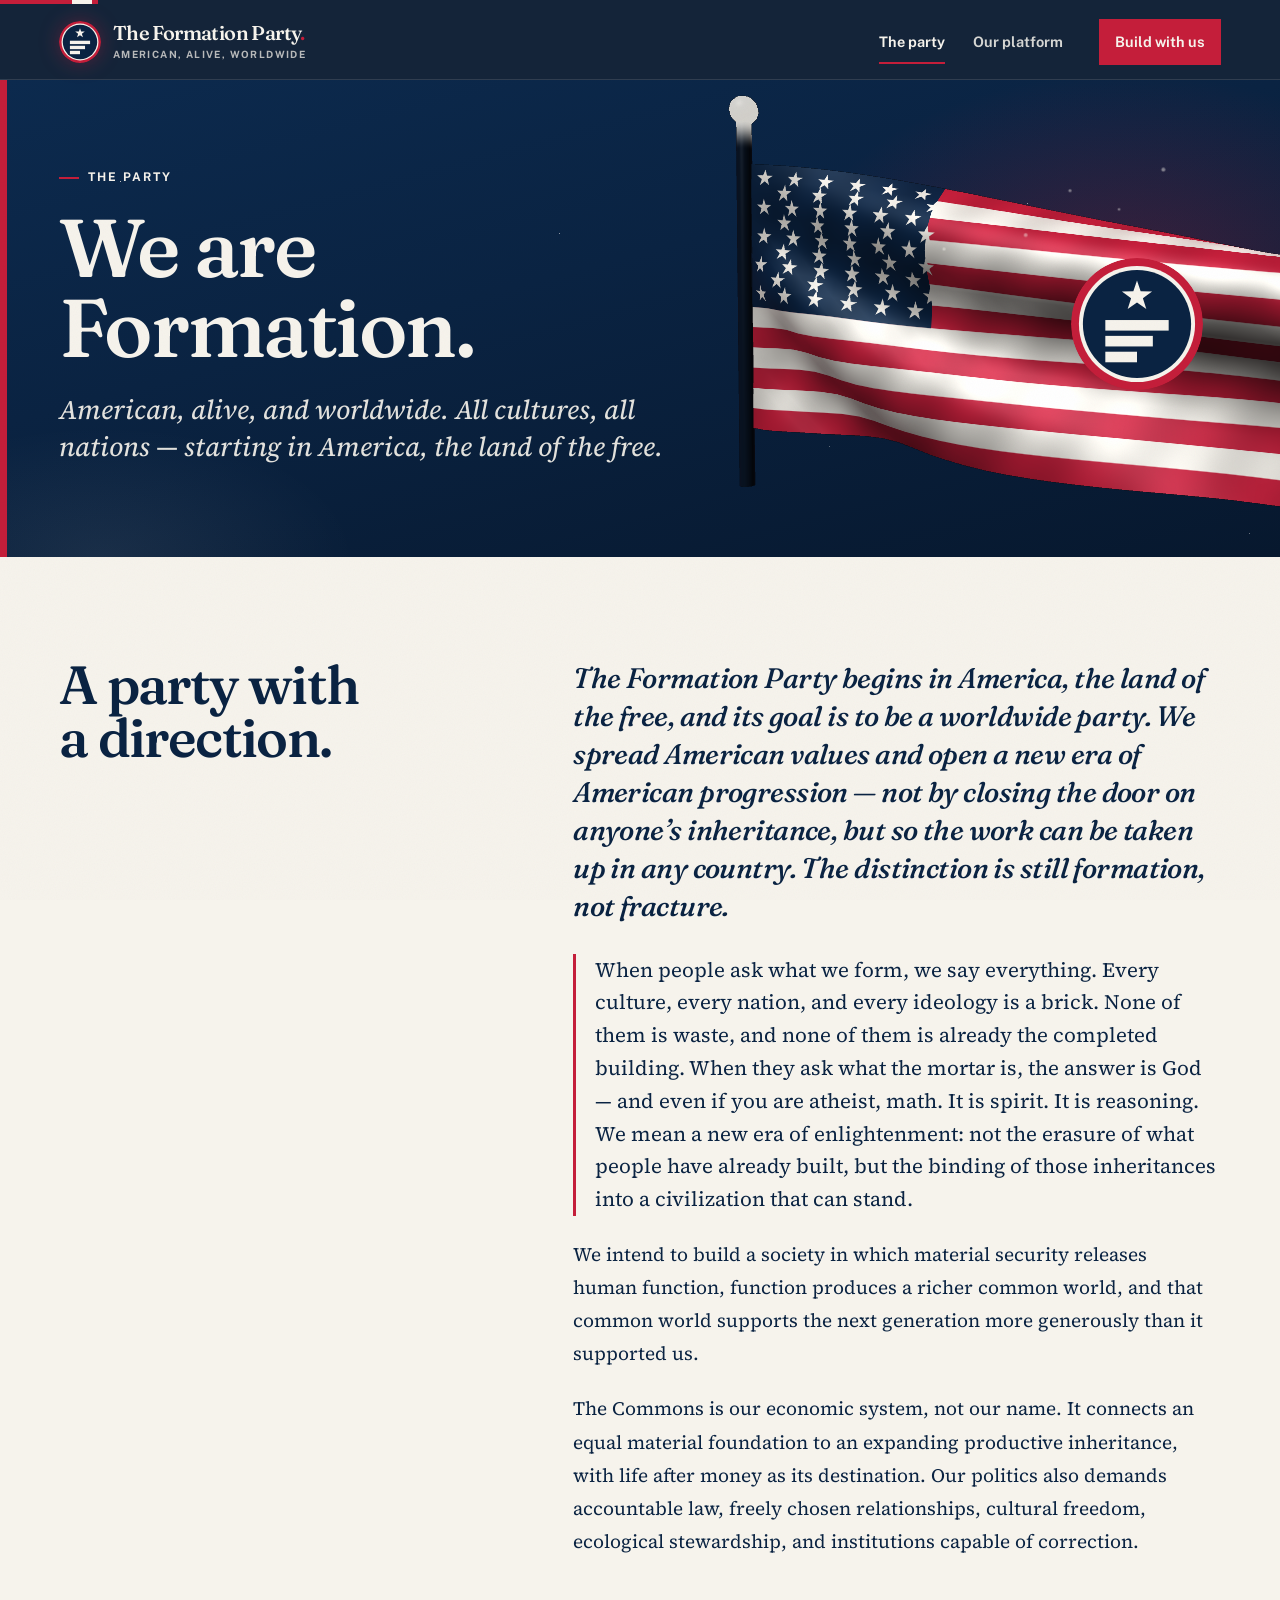
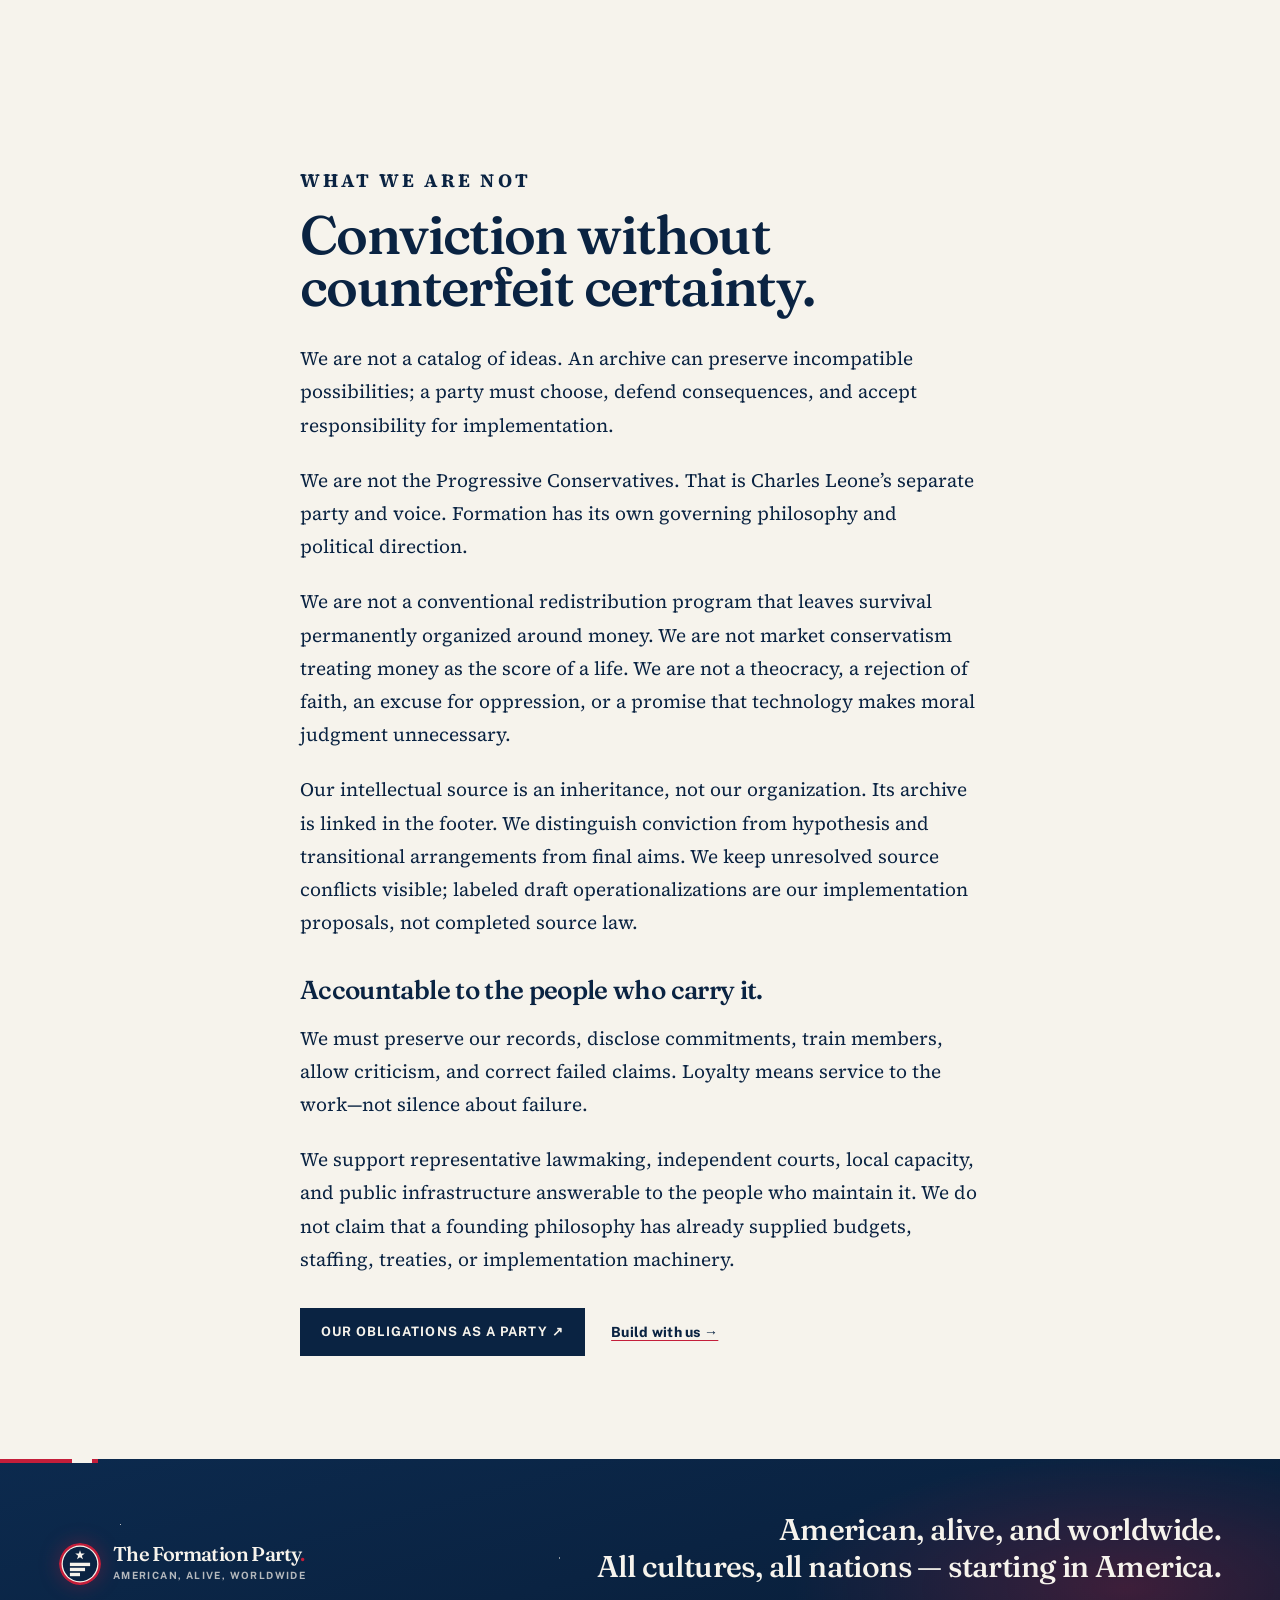
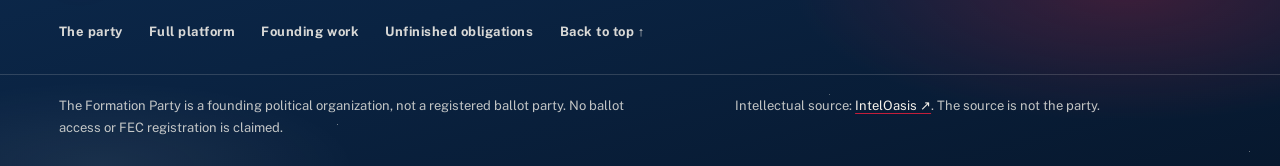
==== commit e584905c: "Raise a living flag and a worldwide American framing. Add a self-contained WebGL cloth flag, restrai" ====
--- a/about.html
+++ b/about.html
@@ -1,4 +1,4 @@
 <!doctype html>
-<html lang="en"><head><meta charset="utf-8"><meta name="viewport" content="width=device-width, initial-scale=1"><title>Who we are | The Formation Party</title><meta name="description" content="We organize to change what civilization asks of a human life."><meta name="theme-color" content="#0A2342"><link rel="icon" href="favicon.svg" type="image/svg+xml"><link rel="stylesheet" href="styles.css"><script src="site.js" defer></script><meta property="og:type" content="website"><meta property="og:title" content="Who we are | The Formation Party"><meta property="og:description" content="We organize to change what civilization asks of a human life."></head>
-<body class="page-about"><a class="skip-link" href="#main">Skip to content</a><header class="site-header"><div class="header-rule" aria-hidden="true"></div><div class="header-inner"><a class="brand" href="index.html" aria-label="The Formation Party — home"><img class="brand-logo" src="logo.svg" width="42" height="42" alt=""><span class="brand-name">The Formation Party<span class="brand-period">.</span></span></a><button class="menu-toggle" type="button" aria-expanded="false" aria-controls="main-nav" hidden><span class="menu-label">Menu</span><span class="menu-bars" aria-hidden="true"><i></i><i></i><i></i></span></button><nav id="main-nav" aria-label="Main navigation"><a href="about.html" aria-current="page">The party</a><a href="philosophy.html">Our platform</a><a href="join.html">Build with us</a></nav></div></header><main id="main" tabindex="-1"><section class="page-hero"><div class="seal-stage seal-stage-inline"><span class="orbit" aria-hidden="true"></span><img class="identity-seal" src="logo.svg" width="140" height="140" alt="The Formation Party seal"></div><p class="eyebrow">The party</p><h1>We are<br>Formation.</h1><p class="standfirst">We organize to change what civilization asks of a human life.</p></section><section class="section split"><h2>A party with<br>a direction.</h2><div class="section-copy"><p class="lead">We are The Formation Party, an American political party built around the distinction between formation and fracture.</p><p class="doctrine">When people ask what we form, we say everything. Every culture, every nation, and every ideology is a brick. None of them is waste, and none of them is already the completed building. When they ask what the mortar is, the answer is God — and even if you are atheist, math. It is spirit. It is reasoning. We mean a new era of enlightenment: not the erasure of what people have already built, but the binding of those inheritances into a civilization that can stand.</p><p>We intend to build a society in which material security releases human function, function produces a richer common world, and that common world supports the next generation more generously than it supported us.</p><p>The Commons is our economic system, not our name. It connects an equal material foundation to an expanding productive inheritance, with life after money as its destination. Our politics also demands accountable law, freely chosen relationships, cultural freedom, ecological stewardship, and institutions capable of correction.</p></div></section><section class="section paper"><div class="reading"><p class="eyebrow">What we are not</p><h2>Conviction without<br>counterfeit certainty.</h2><p>We are not a catalog of ideas. An archive can preserve incompatible possibilities; a party must choose, defend consequences, and accept responsibility for implementation.</p><p>We are not the Progressive Conservatives. That is Charles Leone’s separate party and voice. Formation has its own governing philosophy and political direction.</p><p>We are not a conventional redistribution program that leaves survival permanently organized around money. We are not market conservatism treating money as the score of a life. We are not a theocracy, a rejection of faith, an excuse for oppression, or a promise that technology makes moral judgment unnecessary.</p><p>Our intellectual source is an inheritance, not our organization. Its archive is linked in the footer. We distinguish conviction from hypothesis and transitional arrangements from final aims. We keep unresolved source conflicts visible; labeled draft operationalizations are our implementation proposals, not completed source law.</p><h3>Accountable to the people who carry it.</h3><p>We must preserve our records, disclose commitments, train members, allow criticism, and correct failed claims. Loyalty means service to the work—not silence about failure.</p><p>We support representative lawmaking, independent courts, local capacity, and public infrastructure answerable to the people who maintain it. We do not claim that a founding philosophy has already supplied budgets, staffing, treaties, or implementation machinery.</p><div class="actions"><a class="button button-dark" href="common-life.html#chapter-25">Our obligations as a party ↗</a><a class="text-link" href="join.html">Build with us →</a></div></div></section></main>
-<footer class="site-footer"><div class="footer-top"><a class="brand" href="index.html"><img class="brand-logo" src="logo.svg" width="42" height="42" alt=""><span class="brand-name">The Formation Party<span class="brand-period">.</span></span></a><p>Form a common world.<br>Take responsibility for what comes next.</p></div><div class="footer-links"><a href="about.html">The party</a><a href="philosophy.html">Full platform</a><a href="join.html">Founding work</a><a href="common-life.html#unfinished-obligations">Unfinished obligations</a><a href="#main">Back to top ↑</a></div><div class="footer-bottom"><p>The Formation Party is a founding political organization, not a registered ballot party. No ballot access or FEC registration is claimed.</p><p>Intellectual source: <a href="https://inteloasis.com/" rel="noopener">IntelOasis ↗</a>. The source is not the party.</p></div></footer></body></html>+<html lang="en"><head><meta charset="utf-8"><meta name="viewport" content="width=device-width, initial-scale=1"><title>Who we are | The Formation Party</title><meta name="description" content="American, alive, and worldwide. All cultures, all nations — starting in America, the land of the free."><meta name="theme-color" content="#0A2342"><link rel="icon" href="favicon.svg" type="image/svg+xml"><link rel="stylesheet" href="styles.css"><script src="site.js" defer></script><script src="flag.js" defer></script><meta property="og:type" content="website"><meta property="og:title" content="Who we are | The Formation Party"><meta property="og:description" content="American, alive, and worldwide. All cultures, all nations — starting in America, the land of the free."></head>
+<body class="page-about"><a class="skip-link" href="#main">Skip to content</a><header class="site-header"><div class="header-rule" aria-hidden="true"></div><div class="header-inner"><a class="brand" href="index.html" aria-label="The Formation Party — home"><img class="brand-logo" src="logo.svg" width="42" height="42" alt=""><span class="brand-lockup"><span class="brand-name">The Formation Party<span class="brand-period">.</span></span><span class="brand-tag">American, alive, worldwide</span></span></a><button class="menu-toggle" type="button" aria-expanded="false" aria-controls="main-nav" hidden><span class="menu-label">Menu</span><span class="menu-bars" aria-hidden="true"><i></i><i></i><i></i></span></button><nav id="main-nav" aria-label="Main navigation"><a href="about.html" aria-current="page">The party</a><a href="philosophy.html">Our platform</a><a href="join.html">Build with us</a></nav></div></header><main id="main" tabindex="-1"><section class="page-hero"><div class="seal-stage seal-stage-inline"><span class="orbit" aria-hidden="true"></span><img class="identity-seal" src="logo.svg" width="140" height="140" alt="The Formation Party seal"></div><canvas class="flag-canvas flag-echo" data-flag="echo" aria-hidden="true"></canvas><p class="eyebrow">The party</p><h1>We are<br>Formation.</h1><p class="standfirst">American, alive, and worldwide. All cultures, all nations — starting in America, the land of the free.</p></section><section class="section split"><h2>A party with<br>a direction.</h2><div class="section-copy"><p class="lead">The Formation Party begins in America, the land of the free, and its goal is to be a worldwide party. We spread American values and open a new era of American progression — not by closing the door on anyone’s inheritance, but so the work can be taken up in any country. The distinction is still formation, not fracture.</p><p class="doctrine">When people ask what we form, we say everything. Every culture, every nation, and every ideology is a brick. None of them is waste, and none of them is already the completed building. When they ask what the mortar is, the answer is God — and even if you are atheist, math. It is spirit. It is reasoning. We mean a new era of enlightenment: not the erasure of what people have already built, but the binding of those inheritances into a civilization that can stand.</p><p>We intend to build a society in which material security releases human function, function produces a richer common world, and that common world supports the next generation more generously than it supported us.</p><p>The Commons is our economic system, not our name. It connects an equal material foundation to an expanding productive inheritance, with life after money as its destination. Our politics also demands accountable law, freely chosen relationships, cultural freedom, ecological stewardship, and institutions capable of correction.</p></div></section><section class="section paper"><div class="reading"><p class="eyebrow">What we are not</p><h2>Conviction without<br>counterfeit certainty.</h2><p>We are not a catalog of ideas. An archive can preserve incompatible possibilities; a party must choose, defend consequences, and accept responsibility for implementation.</p><p>We are not the Progressive Conservatives. That is Charles Leone’s separate party and voice. Formation has its own governing philosophy and political direction.</p><p>We are not a conventional redistribution program that leaves survival permanently organized around money. We are not market conservatism treating money as the score of a life. We are not a theocracy, a rejection of faith, an excuse for oppression, or a promise that technology makes moral judgment unnecessary.</p><p>Our intellectual source is an inheritance, not our organization. Its archive is linked in the footer. We distinguish conviction from hypothesis and transitional arrangements from final aims. We keep unresolved source conflicts visible; labeled draft operationalizations are our implementation proposals, not completed source law.</p><h3>Accountable to the people who carry it.</h3><p>We must preserve our records, disclose commitments, train members, allow criticism, and correct failed claims. Loyalty means service to the work—not silence about failure.</p><p>We support representative lawmaking, independent courts, local capacity, and public infrastructure answerable to the people who maintain it. We do not claim that a founding philosophy has already supplied budgets, staffing, treaties, or implementation machinery.</p><div class="actions"><a class="button button-dark" href="common-life.html#chapter-25">Our obligations as a party ↗</a><a class="text-link" href="join.html">Build with us →</a></div></div></section></main>
+<footer class="site-footer"><div class="footer-top"><a class="brand" href="index.html"><img class="brand-logo" src="logo.svg" width="42" height="42" alt=""><span class="brand-lockup"><span class="brand-name">The Formation Party<span class="brand-period">.</span></span><span class="brand-tag">American, alive, worldwide</span></span></a><p>American, alive, and worldwide.<br>All cultures, all nations — starting in America.</p></div><div class="footer-links"><a href="about.html">The party</a><a href="philosophy.html">Full platform</a><a href="join.html">Founding work</a><a href="common-life.html#unfinished-obligations">Unfinished obligations</a><a href="#main">Back to top ↑</a></div><div class="footer-bottom"><p>The Formation Party is a founding political organization, not a registered ballot party. No ballot access or FEC registration is claimed.</p><p>Intellectual source: <a href="https://inteloasis.com/" rel="noopener">IntelOasis ↗</a>. The source is not the party.</p></div></footer></body></html>
--- a/styles.css
+++ b/styles.css
@@ -188,6 +188,15 @@
   white-space: nowrap;
 }
 .brand-period { color: var(--accent); }
+.brand-lockup { display: flex; flex-direction: column; gap: 3px; min-width: 0; }
+.brand-tag {
+  font-size: 10px;
+  font-weight: 700;
+  letter-spacing: 0.14em;
+  text-transform: uppercase;
+  color: rgba(246, 243, 236, 0.72);
+  white-space: nowrap;
+}
 #main-nav { display: flex; align-items: center; gap: 6px 28px; }
 #main-nav a {
   font-size: 14.5px;
@@ -326,12 +335,90 @@
   background-color: var(--ink-deep);
   background-image: var(--field);
   color: var(--paper);
-  padding: 48px var(--inset) 40px 8%;
+  padding: 0 0 28px;
   display: flex;
   flex-direction: column;
-  justify-content: center;
+  justify-content: flex-end;
   overflow: hidden;
   border-left: 0;
+  min-height: 560px;
+}
+.flag-canvas {
+  position: absolute;
+  inset: 0;
+  width: 100%;
+  height: 100%;
+  display: block;
+  z-index: 0;
+}
+.flag-echo {
+  left: auto;
+  width: min(48%, 560px);
+  pointer-events: none;
+}
+.hero-art::after {
+  content: "";
+  position: absolute;
+  left: 0;
+  right: 0;
+  bottom: 0;
+  height: 42%;
+  z-index: 1;
+  pointer-events: none;
+  background: linear-gradient(transparent, rgba(7, 24, 46, 0.78));
+}
+.page-home .seal-stage {
+  position: absolute;
+  width: 72px;
+  top: 16px;
+  right: 16px;
+  left: auto;
+  bottom: auto;
+  margin: 0;
+  z-index: 3;
+}
+.hero-art > p, .hero-art .art-label { z-index: 2; padding-left: 8%; padding-right: 10%; }
+.worldwide {
+  margin: 0 0 10px;
+  font-size: 12px;
+  font-weight: 750;
+  letter-spacing: 0.16em;
+  text-transform: uppercase;
+  color: rgba(246, 243, 236, 0.8);
+}
+.night-sky { position: absolute; inset: 0; pointer-events: none; z-index: 1; overflow: hidden; }
+.constellation {
+  position: absolute;
+  width: min(280px, 46%);
+  height: auto;
+  right: 6%;
+  top: 12%;
+  opacity: 0.45;
+}
+.constellation polyline { fill: none; stroke: rgba(246, 243, 236, 0.55); stroke-width: 0.6; }
+.constellation circle { fill: #f6f3ec; }
+.page-home .constellation { display: none; }
+.shooting-star {
+  position: absolute;
+  width: 90px;
+  height: 1px;
+  background: linear-gradient(90deg, transparent, rgba(246, 243, 236, 0.15) 20%, #f6f3ec 70%, #C41E3A);
+  opacity: 0;
+  border-radius: 1px;
+}
+.seal-stage::after {
+  content: "";
+  position: absolute;
+  width: 5px;
+  height: 5px;
+  border-radius: 50%;
+  top: 16%;
+  right: 20%;
+  z-index: 4;
+  pointer-events: none;
+  background: #fffefa;
+  box-shadow: 0 0 10px 2px rgba(246, 243, 236, 0.85);
+  opacity: 0;
 }
 .seal-stage {
   position: relative;
@@ -857,6 +944,9 @@
 /* Entrance */
 @media (prefers-reduced-motion: no-preference) {
   .header-rule { animation: draw 1.15s var(--ease) both; }
+  .shooting-star { animation: shoot 12.5s linear infinite; }
+  .constellation polyline { stroke-dasharray: 320; stroke-dashoffset: 320; animation: draw 2.8s var(--ease) 0.4s forwards; }
+  .seal-stage::after { animation: glint 5.6s ease-in-out infinite; }
   .hero-copy > * { animation: rise 0.9s var(--ease) both; }
   .hero-copy > *:nth-child(1) { animation-delay: 0.05s; }
   .hero-copy > *:nth-child(2) { animation-delay: 0.14s; }
@@ -891,6 +981,17 @@
   from { background-position: 0 0, 0 0, 0 0, 0 0, 0 0, 0 0, 0 0, 0 0, 0 0, 0 0; }
   to { background-position: 2% 3%, -2% 2%, 3% -2%, -1% 3%, 2% 1%, -3% 2%, 1% -1%, 0 0, 0 0, 0 0; }
 }
+@keyframes shoot {
+  0% { opacity: 0; transform: translate3d(0, 0, 0) rotate(-22deg); }
+  3% { opacity: 0.9; }
+  14% { opacity: 0; transform: translate3d(240px, 78px, 0) rotate(-22deg); }
+  100% { opacity: 0; transform: translate3d(240px, 78px, 0) rotate(-22deg); }
+}
+@keyframes glint {
+  0%, 70%, 100% { opacity: 0; transform: scale(0.6); }
+  76% { opacity: 1; transform: scale(1); }
+  84% { opacity: 0; transform: scale(0.4); }
+}
 
 @media (max-width: 1000px) {
   .hero { grid-template-columns: 1.05fr 0.95fr; }
@@ -902,7 +1003,7 @@
 @media (max-width: 860px) {
   .hero { grid-template-columns: 1fr; min-height: 0; }
   .hero-copy { padding-top: 42px; padding-bottom: 36px; }
-  .hero-art { min-height: 460px; padding: 48px var(--inset) 40px; border-top: 1px solid rgba(246, 243, 236, 0.12); }
+  .hero-art { min-height: 480px; padding: 0 0 22px; border-top: 1px solid rgba(246, 243, 236, 0.12); }
   .part-grid { grid-template-columns: 1fr 1fr; }
 }
 @media (max-width: 760px) {
@@ -932,7 +1033,8 @@
     text-transform: uppercase;
   }
   .hero h1 { font-size: clamp(56px, 14vw, 84px); }
-  .hero-art { min-height: 0; }
+  .hero-art { min-height: 420px; }
+  .page-home .seal-stage { width: 56px; top: 12px; right: 12px; left: auto; bottom: auto; }
   .seal-stage { width: min(240px, 70%); }
   .page-hero, .part-hero { grid-template-columns: 1fr; padding-top: 36px; }
   .page-hero .seal-stage, .part-hero::before {
@@ -979,9 +1081,13 @@
   .hero-seal, .identity-seal, .part-hero::before, .hero-copy > *, .header-rule { opacity: 1; transform: none; }
 }
 
+@media (max-width: 980px) {
+  .brand-tag { display: none; }
+  .flag-echo { width: min(40%, 300px); }
+}
 @media print {
   body { background: white; color: black; }
-  body::before, .site-header, .site-footer, .chapter-nav, .part-pagination, .chapter-top, .menu-toggle, .hero-art, .orbit, .read-progress { display: none !important; }
+  body::before, .site-header, .site-footer, .chapter-nav, .part-pagination, .chapter-top, .menu-toggle, .hero-art, .orbit, .read-progress, .night-sky, .flag-canvas { display: none !important; }
   .hero, .page-hero, .part-hero, .statement-band, .founding-call { background: white !important; color: black !important; box-shadow: none; display: block; }
   .page-hero h1, .part-hero h1, .hero h1, .standfirst, .hero-deck { color: black !important; }
   .chapter-layout { display: block; width: auto; }
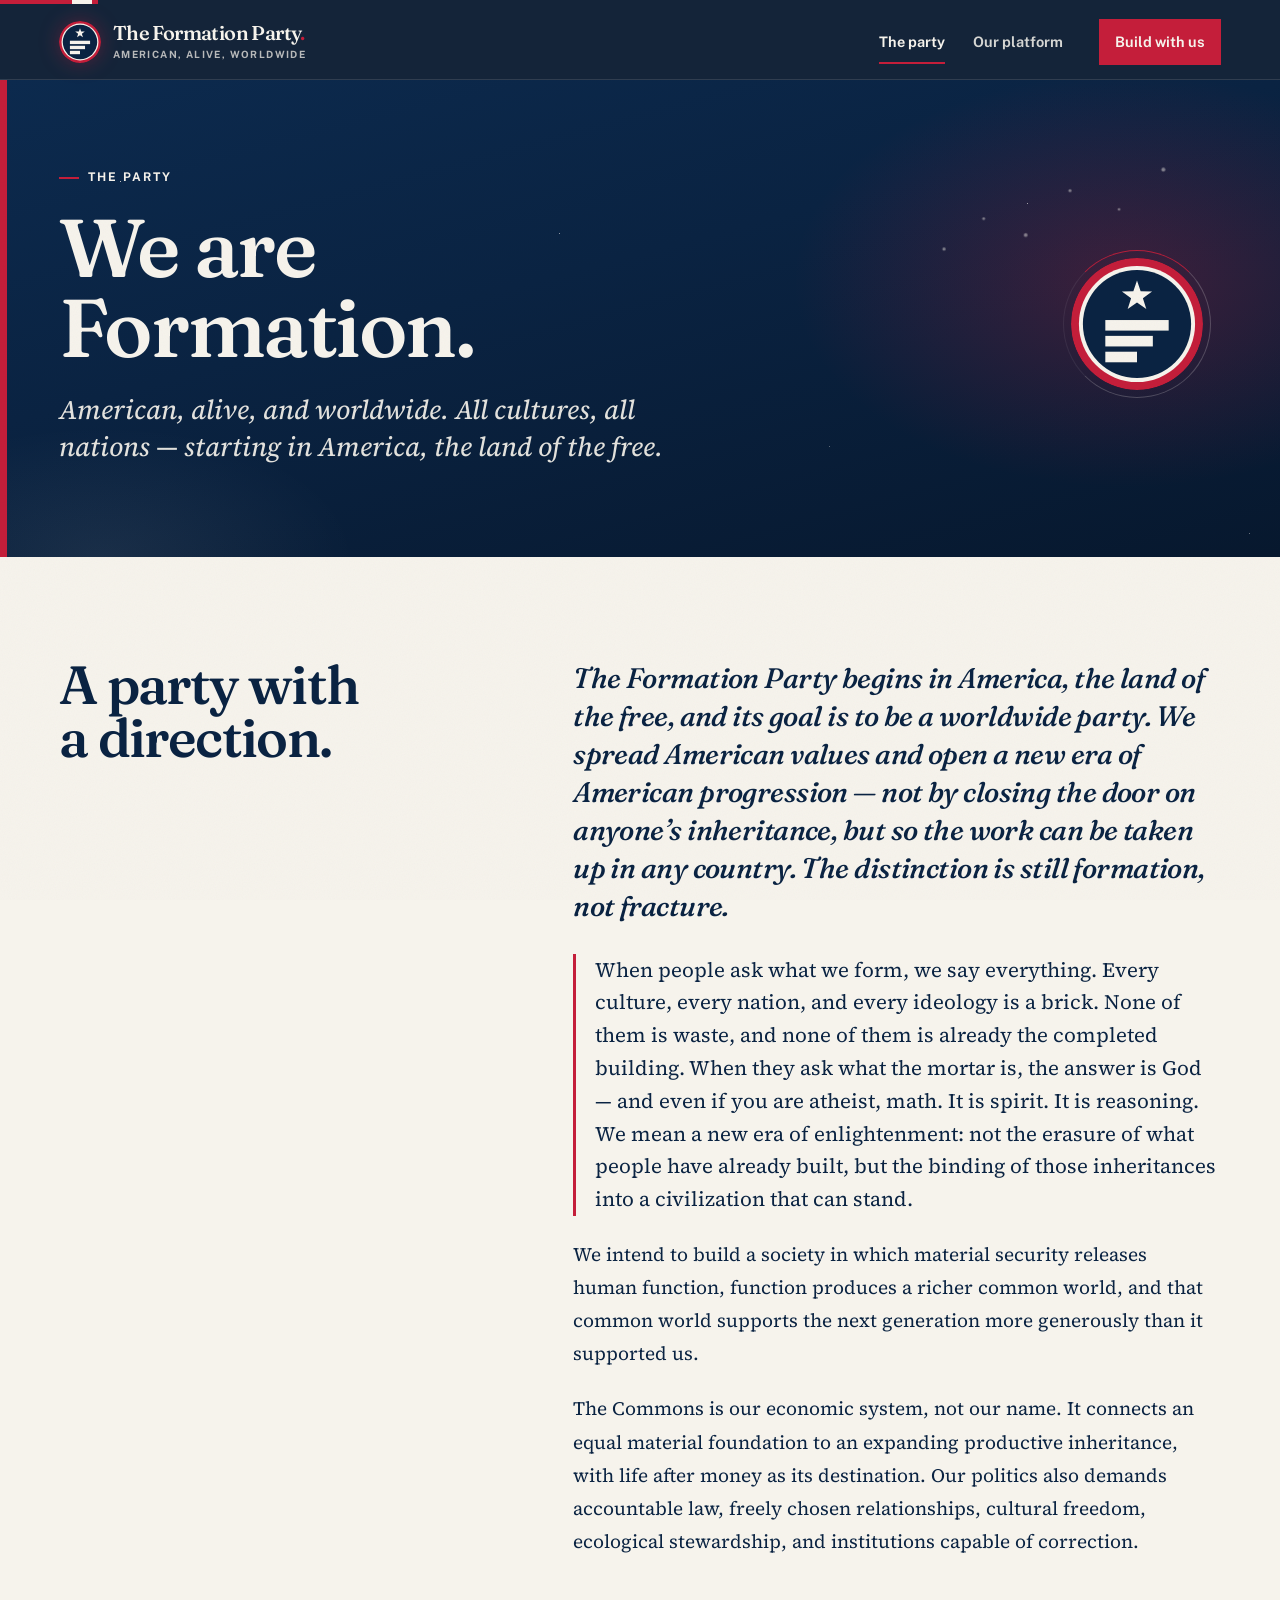
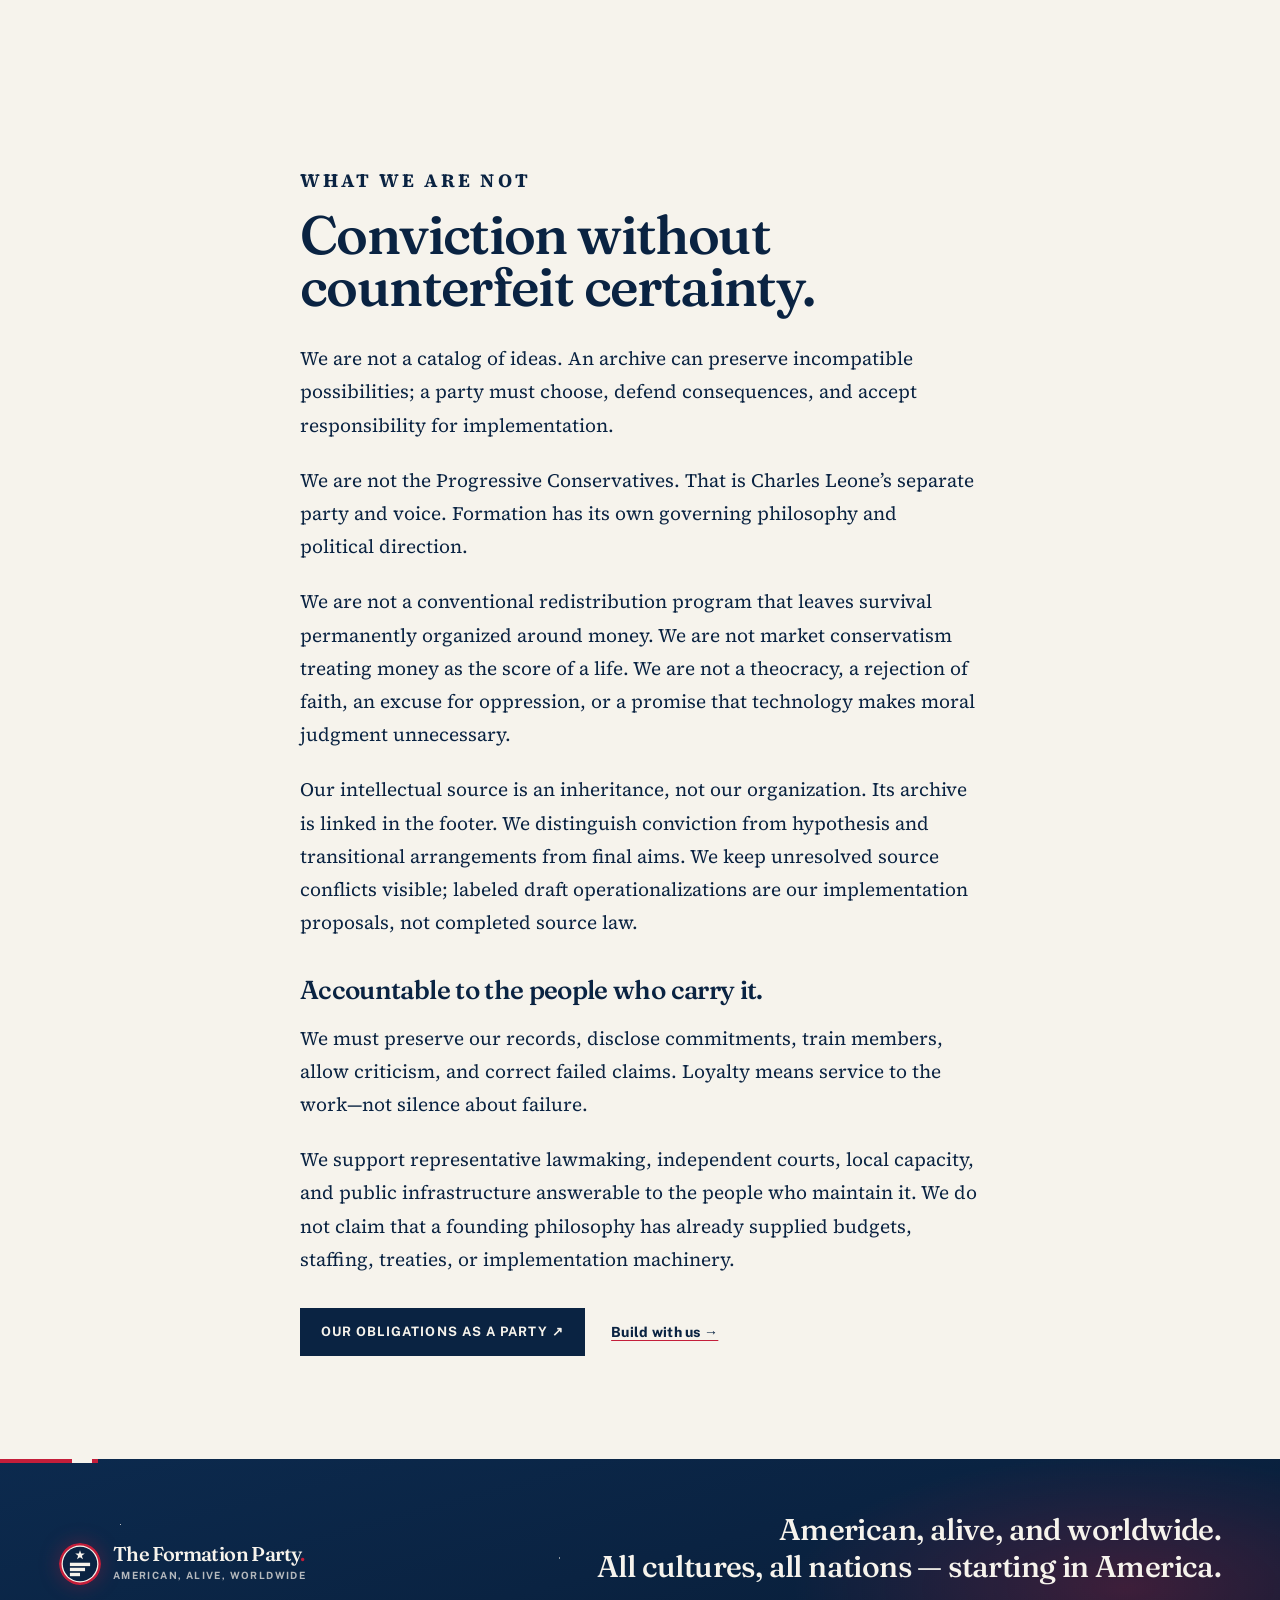
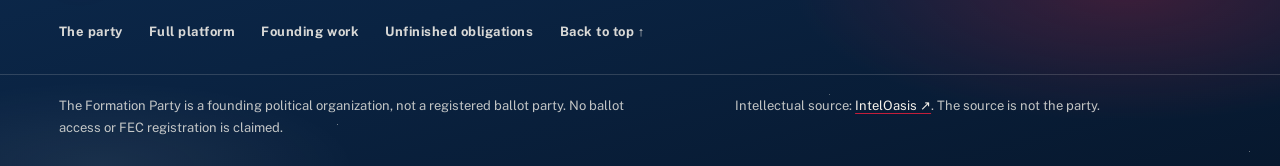
==== commit 99ccdb23: "Remove the cloth flag and restore the seal. The home hero is the official seal on the navy field aga" ====
--- a/about.html
+++ b/about.html
@@ -1,4 +1,4 @@
 <!doctype html>
-<html lang="en"><head><meta charset="utf-8"><meta name="viewport" content="width=device-width, initial-scale=1"><title>Who we are | The Formation Party</title><meta name="description" content="American, alive, and worldwide. All cultures, all nations — starting in America, the land of the free."><meta name="theme-color" content="#0A2342"><link rel="icon" href="favicon.svg" type="image/svg+xml"><link rel="stylesheet" href="styles.css"><script src="site.js" defer></script><script src="flag.js" defer></script><meta property="og:type" content="website"><meta property="og:title" content="Who we are | The Formation Party"><meta property="og:description" content="American, alive, and worldwide. All cultures, all nations — starting in America, the land of the free."></head>
-<body class="page-about"><a class="skip-link" href="#main">Skip to content</a><header class="site-header"><div class="header-rule" aria-hidden="true"></div><div class="header-inner"><a class="brand" href="index.html" aria-label="The Formation Party — home"><img class="brand-logo" src="logo.svg" width="42" height="42" alt=""><span class="brand-lockup"><span class="brand-name">The Formation Party<span class="brand-period">.</span></span><span class="brand-tag">American, alive, worldwide</span></span></a><button class="menu-toggle" type="button" aria-expanded="false" aria-controls="main-nav" hidden><span class="menu-label">Menu</span><span class="menu-bars" aria-hidden="true"><i></i><i></i><i></i></span></button><nav id="main-nav" aria-label="Main navigation"><a href="about.html" aria-current="page">The party</a><a href="philosophy.html">Our platform</a><a href="join.html">Build with us</a></nav></div></header><main id="main" tabindex="-1"><section class="page-hero"><div class="seal-stage seal-stage-inline"><span class="orbit" aria-hidden="true"></span><img class="identity-seal" src="logo.svg" width="140" height="140" alt="The Formation Party seal"></div><canvas class="flag-canvas flag-echo" data-flag="echo" aria-hidden="true"></canvas><p class="eyebrow">The party</p><h1>We are<br>Formation.</h1><p class="standfirst">American, alive, and worldwide. All cultures, all nations — starting in America, the land of the free.</p></section><section class="section split"><h2>A party with<br>a direction.</h2><div class="section-copy"><p class="lead">The Formation Party begins in America, the land of the free, and its goal is to be a worldwide party. We spread American values and open a new era of American progression — not by closing the door on anyone’s inheritance, but so the work can be taken up in any country. The distinction is still formation, not fracture.</p><p class="doctrine">When people ask what we form, we say everything. Every culture, every nation, and every ideology is a brick. None of them is waste, and none of them is already the completed building. When they ask what the mortar is, the answer is God — and even if you are atheist, math. It is spirit. It is reasoning. We mean a new era of enlightenment: not the erasure of what people have already built, but the binding of those inheritances into a civilization that can stand.</p><p>We intend to build a society in which material security releases human function, function produces a richer common world, and that common world supports the next generation more generously than it supported us.</p><p>The Commons is our economic system, not our name. It connects an equal material foundation to an expanding productive inheritance, with life after money as its destination. Our politics also demands accountable law, freely chosen relationships, cultural freedom, ecological stewardship, and institutions capable of correction.</p></div></section><section class="section paper"><div class="reading"><p class="eyebrow">What we are not</p><h2>Conviction without<br>counterfeit certainty.</h2><p>We are not a catalog of ideas. An archive can preserve incompatible possibilities; a party must choose, defend consequences, and accept responsibility for implementation.</p><p>We are not the Progressive Conservatives. That is Charles Leone’s separate party and voice. Formation has its own governing philosophy and political direction.</p><p>We are not a conventional redistribution program that leaves survival permanently organized around money. We are not market conservatism treating money as the score of a life. We are not a theocracy, a rejection of faith, an excuse for oppression, or a promise that technology makes moral judgment unnecessary.</p><p>Our intellectual source is an inheritance, not our organization. Its archive is linked in the footer. We distinguish conviction from hypothesis and transitional arrangements from final aims. We keep unresolved source conflicts visible; labeled draft operationalizations are our implementation proposals, not completed source law.</p><h3>Accountable to the people who carry it.</h3><p>We must preserve our records, disclose commitments, train members, allow criticism, and correct failed claims. Loyalty means service to the work—not silence about failure.</p><p>We support representative lawmaking, independent courts, local capacity, and public infrastructure answerable to the people who maintain it. We do not claim that a founding philosophy has already supplied budgets, staffing, treaties, or implementation machinery.</p><div class="actions"><a class="button button-dark" href="common-life.html#chapter-25">Our obligations as a party ↗</a><a class="text-link" href="join.html">Build with us →</a></div></div></section></main>
+<html lang="en"><head><meta charset="utf-8"><meta name="viewport" content="width=device-width, initial-scale=1"><title>Who we are | The Formation Party</title><meta name="description" content="American, alive, and worldwide. All cultures, all nations — starting in America, the land of the free."><meta name="theme-color" content="#0A2342"><link rel="icon" href="favicon.svg" type="image/svg+xml"><link rel="stylesheet" href="styles.css"><script src="site.js" defer></script><meta property="og:type" content="website"><meta property="og:title" content="Who we are | The Formation Party"><meta property="og:description" content="American, alive, and worldwide. All cultures, all nations — starting in America, the land of the free."></head>
+<body class="page-about"><a class="skip-link" href="#main">Skip to content</a><header class="site-header"><div class="header-rule" aria-hidden="true"></div><div class="header-inner"><a class="brand" href="index.html" aria-label="The Formation Party — home"><img class="brand-logo" src="logo.svg" width="42" height="42" alt=""><span class="brand-lockup"><span class="brand-name">The Formation Party<span class="brand-period">.</span></span><span class="brand-tag">American, alive, worldwide</span></span></a><button class="menu-toggle" type="button" aria-expanded="false" aria-controls="main-nav" hidden><span class="menu-label">Menu</span><span class="menu-bars" aria-hidden="true"><i></i><i></i><i></i></span></button><nav id="main-nav" aria-label="Main navigation"><a href="about.html" aria-current="page">The party</a><a href="philosophy.html">Our platform</a><a href="join.html">Build with us</a></nav></div></header><main id="main" tabindex="-1"><section class="page-hero"><div class="seal-stage seal-stage-inline"><span class="orbit" aria-hidden="true"></span><img class="identity-seal" src="logo.svg" width="140" height="140" alt="The Formation Party seal"></div><p class="eyebrow">The party</p><h1>We are<br>Formation.</h1><p class="standfirst">American, alive, and worldwide. All cultures, all nations — starting in America, the land of the free.</p></section><section class="section split"><h2>A party with<br>a direction.</h2><div class="section-copy"><p class="lead">The Formation Party begins in America, the land of the free, and its goal is to be a worldwide party. We spread American values and open a new era of American progression — not by closing the door on anyone’s inheritance, but so the work can be taken up in any country. The distinction is still formation, not fracture.</p><p class="doctrine">When people ask what we form, we say everything. Every culture, every nation, and every ideology is a brick. None of them is waste, and none of them is already the completed building. When they ask what the mortar is, the answer is God — and even if you are atheist, math. It is spirit. It is reasoning. We mean a new era of enlightenment: not the erasure of what people have already built, but the binding of those inheritances into a civilization that can stand.</p><p>We intend to build a society in which material security releases human function, function produces a richer common world, and that common world supports the next generation more generously than it supported us.</p><p>The Commons is our economic system, not our name. It connects an equal material foundation to an expanding productive inheritance, with life after money as its destination. Our politics also demands accountable law, freely chosen relationships, cultural freedom, ecological stewardship, and institutions capable of correction.</p></div></section><section class="section paper"><div class="reading"><p class="eyebrow">What we are not</p><h2>Conviction without<br>counterfeit certainty.</h2><p>We are not a catalog of ideas. An archive can preserve incompatible possibilities; a party must choose, defend consequences, and accept responsibility for implementation.</p><p>We are not the Progressive Conservatives. That is Charles Leone’s separate party and voice. Formation has its own governing philosophy and political direction.</p><p>We are not a conventional redistribution program that leaves survival permanently organized around money. We are not market conservatism treating money as the score of a life. We are not a theocracy, a rejection of faith, an excuse for oppression, or a promise that technology makes moral judgment unnecessary.</p><p>Our intellectual source is an inheritance, not our organization. Its archive is linked in the footer. We distinguish conviction from hypothesis and transitional arrangements from final aims. We keep unresolved source conflicts visible; labeled draft operationalizations are our implementation proposals, not completed source law.</p><h3>Accountable to the people who carry it.</h3><p>We must preserve our records, disclose commitments, train members, allow criticism, and correct failed claims. Loyalty means service to the work—not silence about failure.</p><p>We support representative lawmaking, independent courts, local capacity, and public infrastructure answerable to the people who maintain it. We do not claim that a founding philosophy has already supplied budgets, staffing, treaties, or implementation machinery.</p><div class="actions"><a class="button button-dark" href="common-life.html#chapter-25">Our obligations as a party ↗</a><a class="text-link" href="join.html">Build with us →</a></div></div></section></main>
 <footer class="site-footer"><div class="footer-top"><a class="brand" href="index.html"><img class="brand-logo" src="logo.svg" width="42" height="42" alt=""><span class="brand-lockup"><span class="brand-name">The Formation Party<span class="brand-period">.</span></span><span class="brand-tag">American, alive, worldwide</span></span></a><p>American, alive, and worldwide.<br>All cultures, all nations — starting in America.</p></div><div class="footer-links"><a href="about.html">The party</a><a href="philosophy.html">Full platform</a><a href="join.html">Founding work</a><a href="common-life.html#unfinished-obligations">Unfinished obligations</a><a href="#main">Back to top ↑</a></div><div class="footer-bottom"><p>The Formation Party is a founding political organization, not a registered ballot party. No ballot access or FEC registration is claimed.</p><p>Intellectual source: <a href="https://inteloasis.com/" rel="noopener">IntelOasis ↗</a>. The source is not the party.</p></div></footer></body></html>
--- a/styles.css
+++ b/styles.css
@@ -335,57 +335,16 @@
   background-color: var(--ink-deep);
   background-image: var(--field);
   color: var(--paper);
-  padding: 0 0 28px;
+  padding: 48px var(--inset) 40px 8%;
   display: flex;
   flex-direction: column;
-  justify-content: flex-end;
+  justify-content: center;
   overflow: hidden;
   border-left: 0;
-  min-height: 560px;
-}
-.flag-canvas {
-  position: absolute;
-  inset: 0;
-  width: 100%;
-  height: 100%;
-  display: block;
-  z-index: 0;
-}
-.flag-echo {
-  left: auto;
-  width: min(48%, 560px);
-  pointer-events: none;
-}
-.hero-art::after {
-  content: "";
-  position: absolute;
-  left: 0;
-  right: 0;
-  bottom: 0;
-  height: 42%;
-  z-index: 1;
-  pointer-events: none;
-  background: linear-gradient(transparent, rgba(7, 24, 46, 0.78));
-}
-.page-home .seal-stage {
-  position: absolute;
-  width: 72px;
-  top: 16px;
-  right: 16px;
-  left: auto;
-  bottom: auto;
-  margin: 0;
-  z-index: 3;
-}
-.hero-art > p, .hero-art .art-label { z-index: 2; padding-left: 8%; padding-right: 10%; }
-.worldwide {
-  margin: 0 0 10px;
-  font-size: 12px;
-  font-weight: 750;
-  letter-spacing: 0.16em;
-  text-transform: uppercase;
-  color: rgba(246, 243, 236, 0.8);
-}
+}
+.hero-art .seal-stage,
+.hero-art > p,
+.hero-art .art-label { position: relative; z-index: 2; }
 .night-sky { position: absolute; inset: 0; pointer-events: none; z-index: 1; overflow: hidden; }
 .constellation {
   position: absolute;
@@ -397,7 +356,6 @@
 }
 .constellation polyline { fill: none; stroke: rgba(246, 243, 236, 0.55); stroke-width: 0.6; }
 .constellation circle { fill: #f6f3ec; }
-.page-home .constellation { display: none; }
 .shooting-star {
   position: absolute;
   width: 90px;
@@ -1003,7 +961,7 @@
 @media (max-width: 860px) {
   .hero { grid-template-columns: 1fr; min-height: 0; }
   .hero-copy { padding-top: 42px; padding-bottom: 36px; }
-  .hero-art { min-height: 480px; padding: 0 0 22px; border-top: 1px solid rgba(246, 243, 236, 0.12); }
+  .hero-art { min-height: 460px; padding: 48px var(--inset) 40px; border-top: 1px solid rgba(246, 243, 236, 0.12); }
   .part-grid { grid-template-columns: 1fr 1fr; }
 }
 @media (max-width: 760px) {
@@ -1033,8 +991,7 @@
     text-transform: uppercase;
   }
   .hero h1 { font-size: clamp(56px, 14vw, 84px); }
-  .hero-art { min-height: 420px; }
-  .page-home .seal-stage { width: 56px; top: 12px; right: 12px; left: auto; bottom: auto; }
+  .hero-art { min-height: 0; }
   .seal-stage { width: min(240px, 70%); }
   .page-hero, .part-hero { grid-template-columns: 1fr; padding-top: 36px; }
   .page-hero .seal-stage, .part-hero::before {
@@ -1083,11 +1040,10 @@
 
 @media (max-width: 980px) {
   .brand-tag { display: none; }
-  .flag-echo { width: min(40%, 300px); }
 }
 @media print {
   body { background: white; color: black; }
-  body::before, .site-header, .site-footer, .chapter-nav, .part-pagination, .chapter-top, .menu-toggle, .hero-art, .orbit, .read-progress, .night-sky, .flag-canvas { display: none !important; }
+  body::before, .site-header, .site-footer, .chapter-nav, .part-pagination, .chapter-top, .menu-toggle, .hero-art, .orbit, .read-progress, .night-sky { display: none !important; }
   .hero, .page-hero, .part-hero, .statement-band, .founding-call { background: white !important; color: black !important; box-shadow: none; display: block; }
   .page-hero h1, .part-hero h1, .hero h1, .standfirst, .hero-deck { color: black !important; }
   .chapter-layout { display: block; width: auto; }
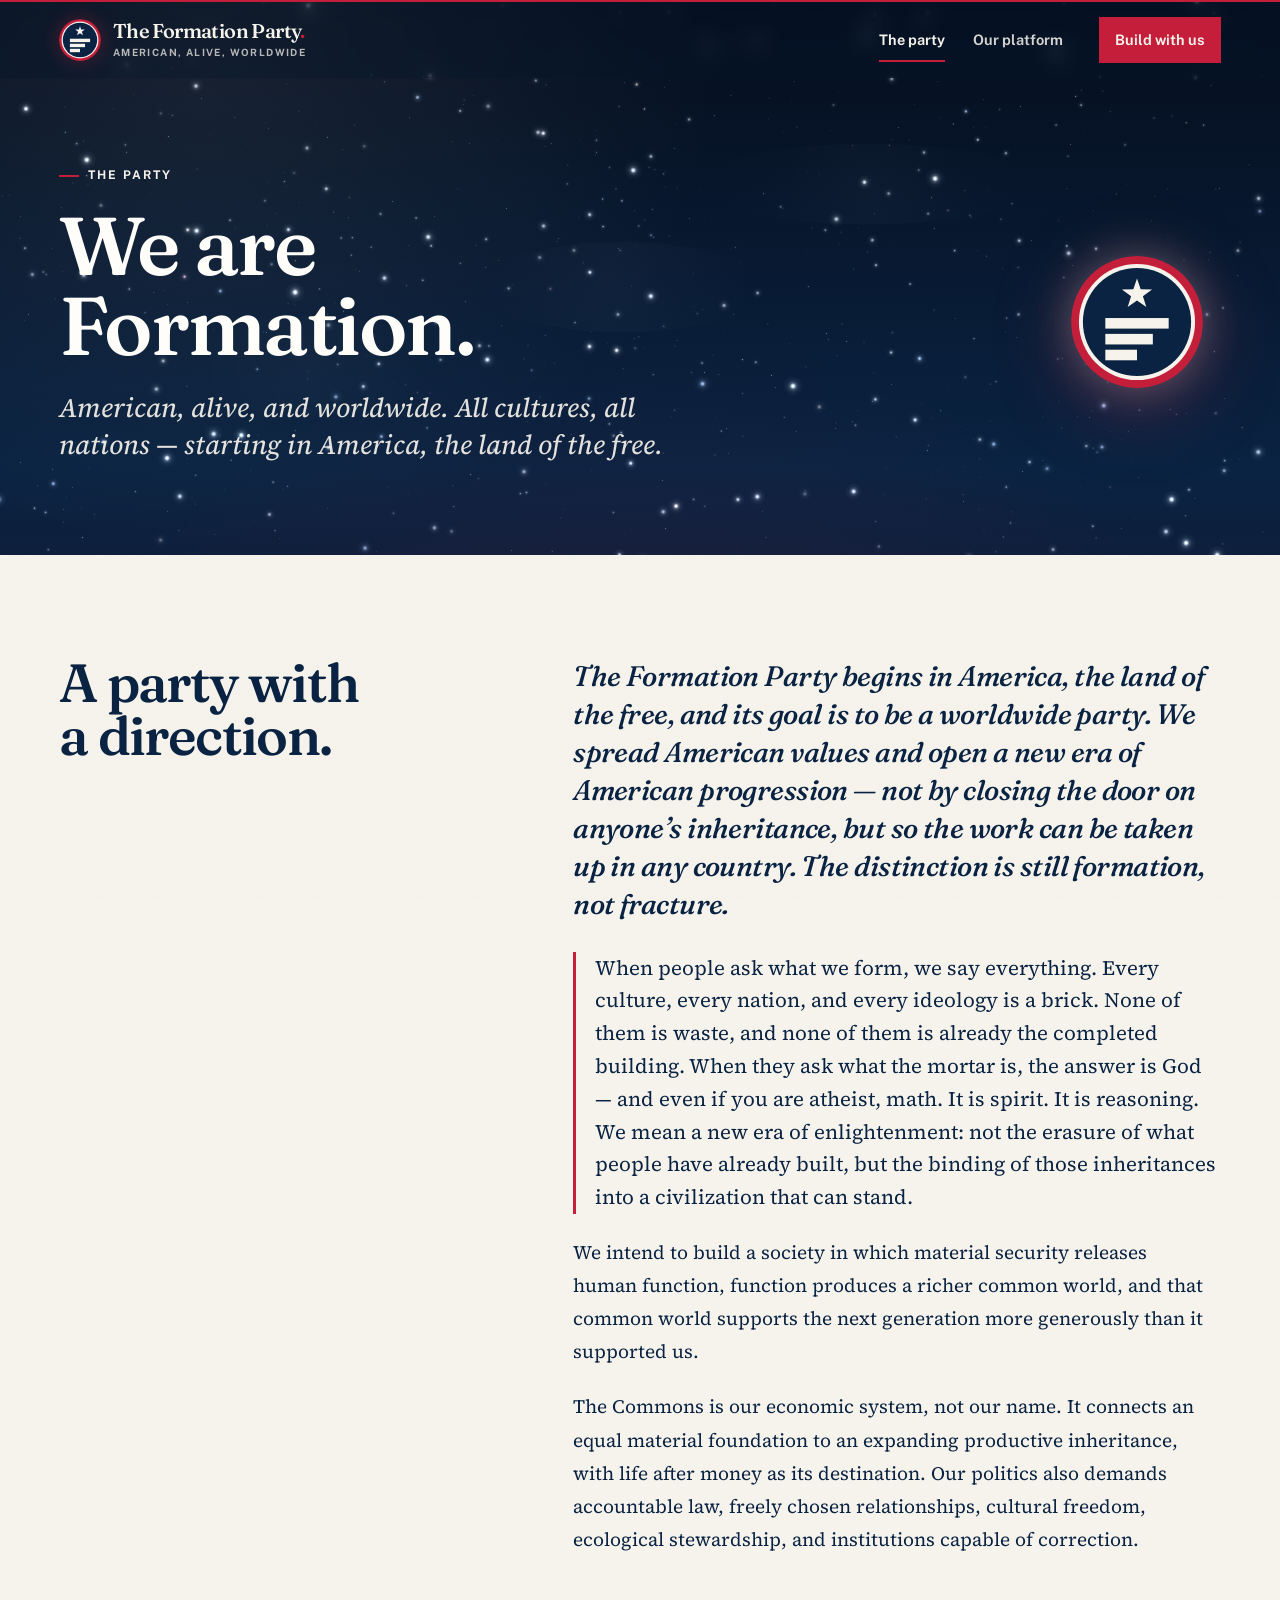
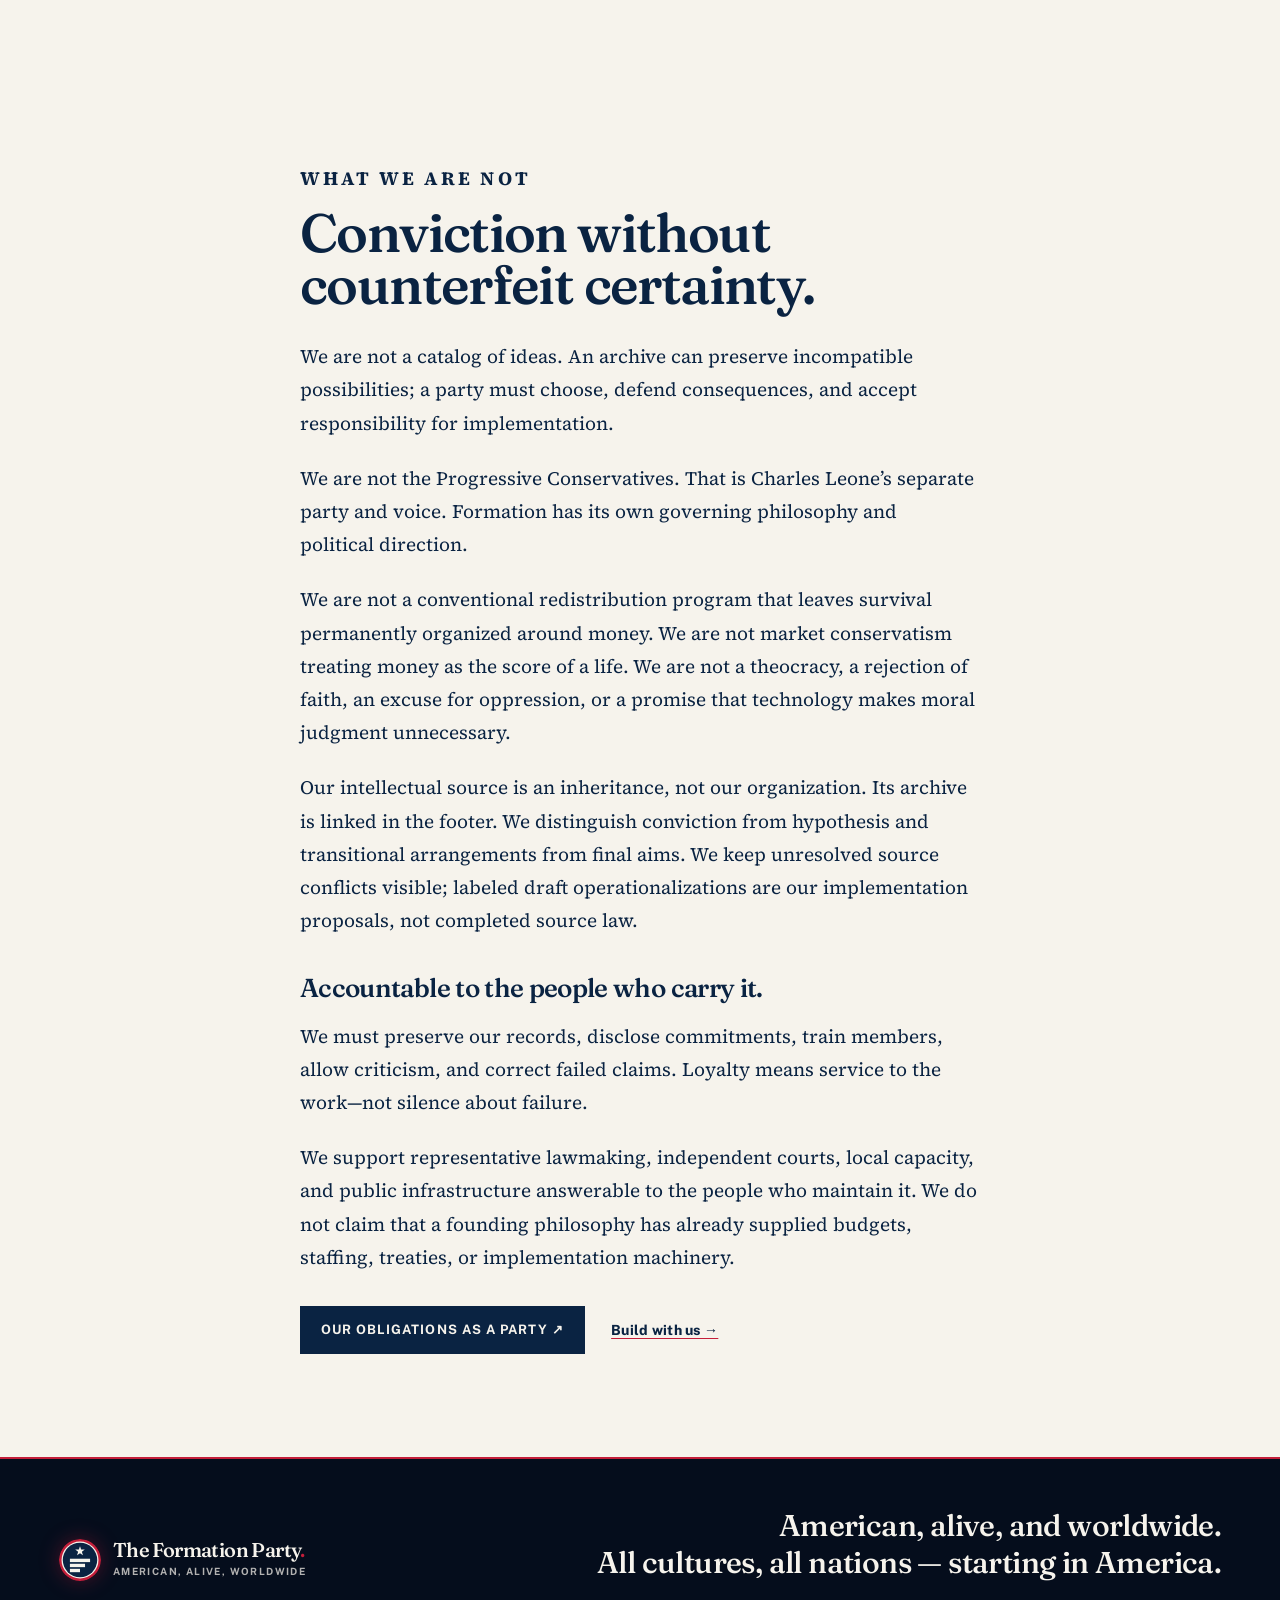
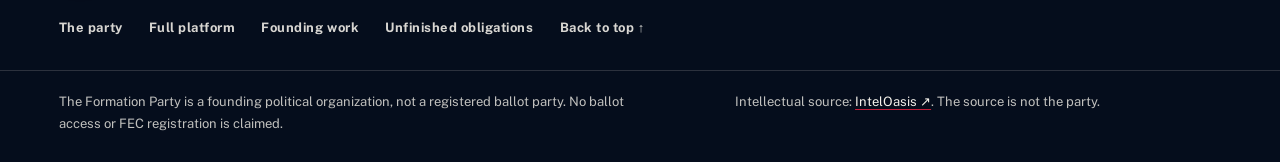
==== commit beb607c9: "Give the site a living red, white, and blue night sky. Replace the boxed ceremonial chrome with a re" ====
--- a/about.html
+++ b/about.html
@@ -1,4 +1,4 @@
 <!doctype html>
 <html lang="en"><head><meta charset="utf-8"><meta name="viewport" content="width=device-width, initial-scale=1"><title>Who we are | The Formation Party</title><meta name="description" content="American, alive, and worldwide. All cultures, all nations — starting in America, the land of the free."><meta name="theme-color" content="#0A2342"><link rel="icon" href="favicon.svg" type="image/svg+xml"><link rel="stylesheet" href="styles.css"><script src="site.js" defer></script><meta property="og:type" content="website"><meta property="og:title" content="Who we are | The Formation Party"><meta property="og:description" content="American, alive, and worldwide. All cultures, all nations — starting in America, the land of the free."></head>
-<body class="page-about"><a class="skip-link" href="#main">Skip to content</a><header class="site-header"><div class="header-rule" aria-hidden="true"></div><div class="header-inner"><a class="brand" href="index.html" aria-label="The Formation Party — home"><img class="brand-logo" src="logo.svg" width="42" height="42" alt=""><span class="brand-lockup"><span class="brand-name">The Formation Party<span class="brand-period">.</span></span><span class="brand-tag">American, alive, worldwide</span></span></a><button class="menu-toggle" type="button" aria-expanded="false" aria-controls="main-nav" hidden><span class="menu-label">Menu</span><span class="menu-bars" aria-hidden="true"><i></i><i></i><i></i></span></button><nav id="main-nav" aria-label="Main navigation"><a href="about.html" aria-current="page">The party</a><a href="philosophy.html">Our platform</a><a href="join.html">Build with us</a></nav></div></header><main id="main" tabindex="-1"><section class="page-hero"><div class="seal-stage seal-stage-inline"><span class="orbit" aria-hidden="true"></span><img class="identity-seal" src="logo.svg" width="140" height="140" alt="The Formation Party seal"></div><p class="eyebrow">The party</p><h1>We are<br>Formation.</h1><p class="standfirst">American, alive, and worldwide. All cultures, all nations — starting in America, the land of the free.</p></section><section class="section split"><h2>A party with<br>a direction.</h2><div class="section-copy"><p class="lead">The Formation Party begins in America, the land of the free, and its goal is to be a worldwide party. We spread American values and open a new era of American progression — not by closing the door on anyone’s inheritance, but so the work can be taken up in any country. The distinction is still formation, not fracture.</p><p class="doctrine">When people ask what we form, we say everything. Every culture, every nation, and every ideology is a brick. None of them is waste, and none of them is already the completed building. When they ask what the mortar is, the answer is God — and even if you are atheist, math. It is spirit. It is reasoning. We mean a new era of enlightenment: not the erasure of what people have already built, but the binding of those inheritances into a civilization that can stand.</p><p>We intend to build a society in which material security releases human function, function produces a richer common world, and that common world supports the next generation more generously than it supported us.</p><p>The Commons is our economic system, not our name. It connects an equal material foundation to an expanding productive inheritance, with life after money as its destination. Our politics also demands accountable law, freely chosen relationships, cultural freedom, ecological stewardship, and institutions capable of correction.</p></div></section><section class="section paper"><div class="reading"><p class="eyebrow">What we are not</p><h2>Conviction without<br>counterfeit certainty.</h2><p>We are not a catalog of ideas. An archive can preserve incompatible possibilities; a party must choose, defend consequences, and accept responsibility for implementation.</p><p>We are not the Progressive Conservatives. That is Charles Leone’s separate party and voice. Formation has its own governing philosophy and political direction.</p><p>We are not a conventional redistribution program that leaves survival permanently organized around money. We are not market conservatism treating money as the score of a life. We are not a theocracy, a rejection of faith, an excuse for oppression, or a promise that technology makes moral judgment unnecessary.</p><p>Our intellectual source is an inheritance, not our organization. Its archive is linked in the footer. We distinguish conviction from hypothesis and transitional arrangements from final aims. We keep unresolved source conflicts visible; labeled draft operationalizations are our implementation proposals, not completed source law.</p><h3>Accountable to the people who carry it.</h3><p>We must preserve our records, disclose commitments, train members, allow criticism, and correct failed claims. Loyalty means service to the work—not silence about failure.</p><p>We support representative lawmaking, independent courts, local capacity, and public infrastructure answerable to the people who maintain it. We do not claim that a founding philosophy has already supplied budgets, staffing, treaties, or implementation machinery.</p><div class="actions"><a class="button button-dark" href="common-life.html#chapter-25">Our obligations as a party ↗</a><a class="text-link" href="join.html">Build with us →</a></div></div></section></main>
+<body class="page-about"><a class="skip-link" href="#main">Skip to content</a><header class="site-header"><div class="header-rule" aria-hidden="true"></div><div class="header-inner"><a class="brand" href="index.html" aria-label="The Formation Party — home"><img class="brand-logo" src="logo.svg" width="42" height="42" alt=""><span class="brand-lockup"><span class="brand-name">The Formation Party<span class="brand-period">.</span></span><span class="brand-tag">American, alive, worldwide</span></span></a><button class="menu-toggle" type="button" aria-expanded="false" aria-controls="main-nav" hidden><span class="menu-label">Menu</span><span class="menu-bars" aria-hidden="true"><i></i><i></i><i></i></span></button><nav id="main-nav" aria-label="Main navigation"><a href="about.html" aria-current="page">The party</a><a href="philosophy.html">Our platform</a><a href="join.html">Build with us</a></nav></div></header><main id="main" tabindex="-1"><section class="page-hero"><div class="seal-stage seal-stage-inline"><img class="identity-seal" src="logo.svg" width="140" height="140" alt="The Formation Party seal"></div><p class="eyebrow">The party</p><h1>We are<br>Formation.</h1><p class="standfirst">American, alive, and worldwide. All cultures, all nations — starting in America, the land of the free.</p></section><section class="section split"><h2>A party with<br>a direction.</h2><div class="section-copy"><p class="lead">The Formation Party begins in America, the land of the free, and its goal is to be a worldwide party. We spread American values and open a new era of American progression — not by closing the door on anyone’s inheritance, but so the work can be taken up in any country. The distinction is still formation, not fracture.</p><p class="doctrine">When people ask what we form, we say everything. Every culture, every nation, and every ideology is a brick. None of them is waste, and none of them is already the completed building. When they ask what the mortar is, the answer is God — and even if you are atheist, math. It is spirit. It is reasoning. We mean a new era of enlightenment: not the erasure of what people have already built, but the binding of those inheritances into a civilization that can stand.</p><p>We intend to build a society in which material security releases human function, function produces a richer common world, and that common world supports the next generation more generously than it supported us.</p><p>The Commons is our economic system, not our name. It connects an equal material foundation to an expanding productive inheritance, with life after money as its destination. Our politics also demands accountable law, freely chosen relationships, cultural freedom, ecological stewardship, and institutions capable of correction.</p></div></section><section class="section paper"><div class="reading"><p class="eyebrow">What we are not</p><h2>Conviction without<br>counterfeit certainty.</h2><p>We are not a catalog of ideas. An archive can preserve incompatible possibilities; a party must choose, defend consequences, and accept responsibility for implementation.</p><p>We are not the Progressive Conservatives. That is Charles Leone’s separate party and voice. Formation has its own governing philosophy and political direction.</p><p>We are not a conventional redistribution program that leaves survival permanently organized around money. We are not market conservatism treating money as the score of a life. We are not a theocracy, a rejection of faith, an excuse for oppression, or a promise that technology makes moral judgment unnecessary.</p><p>Our intellectual source is an inheritance, not our organization. Its archive is linked in the footer. We distinguish conviction from hypothesis and transitional arrangements from final aims. We keep unresolved source conflicts visible; labeled draft operationalizations are our implementation proposals, not completed source law.</p><h3>Accountable to the people who carry it.</h3><p>We must preserve our records, disclose commitments, train members, allow criticism, and correct failed claims. Loyalty means service to the work—not silence about failure.</p><p>We support representative lawmaking, independent courts, local capacity, and public infrastructure answerable to the people who maintain it. We do not claim that a founding philosophy has already supplied budgets, staffing, treaties, or implementation machinery.</p><div class="actions"><a class="button button-dark" href="common-life.html#chapter-25">Our obligations as a party ↗</a><a class="text-link" href="join.html">Build with us →</a></div></div></section></main>
 <footer class="site-footer"><div class="footer-top"><a class="brand" href="index.html"><img class="brand-logo" src="logo.svg" width="42" height="42" alt=""><span class="brand-lockup"><span class="brand-name">The Formation Party<span class="brand-period">.</span></span><span class="brand-tag">American, alive, worldwide</span></span></a><p>American, alive, and worldwide.<br>All cultures, all nations — starting in America.</p></div><div class="footer-links"><a href="about.html">The party</a><a href="philosophy.html">Full platform</a><a href="join.html">Founding work</a><a href="common-life.html#unfinished-obligations">Unfinished obligations</a><a href="#main">Back to top ↑</a></div><div class="footer-bottom"><p>The Formation Party is a founding political organization, not a registered ballot party. No ballot access or FEC registration is claimed.</p><p>Intellectual source: <a href="https://inteloasis.com/" rel="noopener">IntelOasis ↗</a>. The source is not the party.</p></div></footer></body></html>
--- a/styles.css
+++ b/styles.css
@@ -1,6 +1,6 @@
-/* The Formation Party — ceremonial interface.
+/* The Formation Party — living red, white, and blue night.
    Navy #0A2342, crimson #C41E3A, cream #f6f3ec.
-   Motion is cinematic by default and still under prefers-reduced-motion. */
+   The sky is a canvas behind the page. Motion rests under prefers-reduced-motion. */
 
 @font-face {
   font-family: Fraunces;
@@ -1051,3 +1051,215 @@
   .chapter + .chapter { break-before: page; }
   a { color: black; text-decoration: underline; }
 }
+
+/* Living night — handwritten override of the ceremonial card chrome */
+html {
+  overflow-x: clip;
+  background: #050d1c;
+}
+body {
+  background: transparent;
+}
+#main,
+.site-footer {
+  position: relative;
+  z-index: 1;
+}
+.party-sky {
+  position: fixed;
+  inset: 0;
+  width: 100%;
+  height: 100%;
+  display: block;
+  pointer-events: none;
+  z-index: 0;
+}
+.site-header {
+  background: rgba(7, 24, 46, 0.34);
+  backdrop-filter: blur(10px);
+  box-shadow: none;
+}
+.site-header.is-scrolled {
+  background: rgba(7, 24, 46, 0.78);
+  box-shadow: 0 10px 28px rgba(7, 24, 46, 0.22);
+}
+body.nav-open .site-header {
+  background: rgba(7, 24, 46, 0.94);
+}
+.header-rule {
+  height: 2px;
+  background: var(--accent);
+}
+.hero,
+.page-hero,
+.part-hero,
+.join-hero,
+.hero-art,
+.statement-band {
+  background: transparent !important;
+  background-image: none !important;
+  box-shadow: none;
+  color: var(--paper);
+}
+.hero {
+  min-height: calc(100svh - var(--header) - 2px);
+}
+.hero-copy,
+.hero-deck,
+.hero .eyebrow,
+.hero .text-link {
+  color: var(--paper);
+}
+.hero-deck {
+  color: rgba(246, 243, 236, 0.9);
+}
+.hero .button-dark {
+  background: var(--accent);
+  color: var(--paper);
+}
+.hero .button-dark:hover {
+  background: var(--paper);
+  color: var(--ink);
+}
+.hero-art {
+  padding: 48px var(--inset) 48px 8%;
+  border: 0;
+}
+.hero-seal,
+.identity-seal,
+.part-hero::before {
+  filter: drop-shadow(0 0 22px rgba(246, 243, 236, 0.28)) drop-shadow(0 16px 36px rgba(196, 30, 58, 0.32));
+}
+.orbit,
+.night-sky,
+.constellation,
+.shooting-star {
+  display: none !important;
+}
+.principle-strip {
+  background: transparent;
+  border-top: 1px solid rgba(246, 243, 236, 0.14);
+  color: var(--paper);
+}
+.section,
+.chapter-layout,
+.part-pagination {
+  background: var(--paper);
+  box-shadow: -100vw 0 0 var(--paper), 100vw 0 0 var(--paper);
+}
+.section.paper,
+.manuscript,
+.paper {
+  background: var(--paper);
+}
+.three-columns {
+  gap: 48px 56px;
+}
+.three-columns article {
+  background: transparent;
+  border: 0;
+  box-shadow: none;
+  padding: 18px 0 0;
+  border-top: 2px solid var(--accent);
+  min-height: 0;
+}
+.three-columns article:hover {
+  box-shadow: none;
+}
+.part-grid {
+  gap: 0 48px;
+}
+.part-card {
+  min-height: 0;
+  background: transparent;
+  border: 0;
+  border-top: 1px solid var(--line);
+  padding: 28px 4px 32px 0;
+  overflow: visible;
+  transition: color 0.2s ease;
+}
+.part-card::before {
+  display: none;
+}
+.part-card:hover,
+.part-card:last-child:hover {
+  background: transparent;
+  background-color: transparent;
+  color: inherit;
+  transform: none;
+}
+.part-card:hover h3 {
+  color: var(--accent);
+}
+.part-card:hover .eyebrow {
+  color: var(--accent);
+}
+.part-card:hover .card-meta {
+  color: var(--muted);
+}
+.part-card:last-child {
+  background-image: none;
+  padding-right: 4px;
+}
+.founding-call {
+  background:
+    linear-gradient(180deg, rgba(196, 30, 58, 0.08), rgba(196, 30, 58, 0.38) 46%, rgba(196, 30, 58, 0.16)) !important;
+  box-shadow: none;
+  color: var(--paper);
+}
+.site-footer {
+  background: transparent !important;
+  background-image: none !important;
+}
+.site-footer::before {
+  height: 2px;
+  background: var(--accent);
+}
+@media (max-width: 860px) {
+  .hero-art {
+    min-height: 0;
+    padding: 12px var(--inset) 56px;
+    border: 0;
+  }
+}
+@media print {
+  .party-sky { display: none !important; }
+}
+.hero h1,
+.page-hero h1,
+.part-hero h1 {
+  color: #fffefa;
+}
+.hero-copy > *,
+.page-hero > .eyebrow,
+.page-hero > h1,
+.page-hero > .standfirst,
+.part-hero > .breadcrumb,
+.part-hero > .eyebrow,
+.part-hero > h1,
+.part-hero > .standfirst,
+.hero-seal,
+.identity-seal,
+.part-hero::before {
+  animation: none !important;
+  opacity: 1 !important;
+  transform: none !important;
+}
+body::before {
+  opacity: 0.02;
+}
+@media (max-width: 860px) {
+  .hero {
+    min-height: 0;
+    align-content: start;
+  }
+  .hero-copy {
+    justify-content: flex-start;
+    padding-top: 28px;
+    padding-bottom: 8px;
+  }
+  .hero-art {
+    padding-top: 8px;
+    padding-bottom: 40px;
+  }
+}
